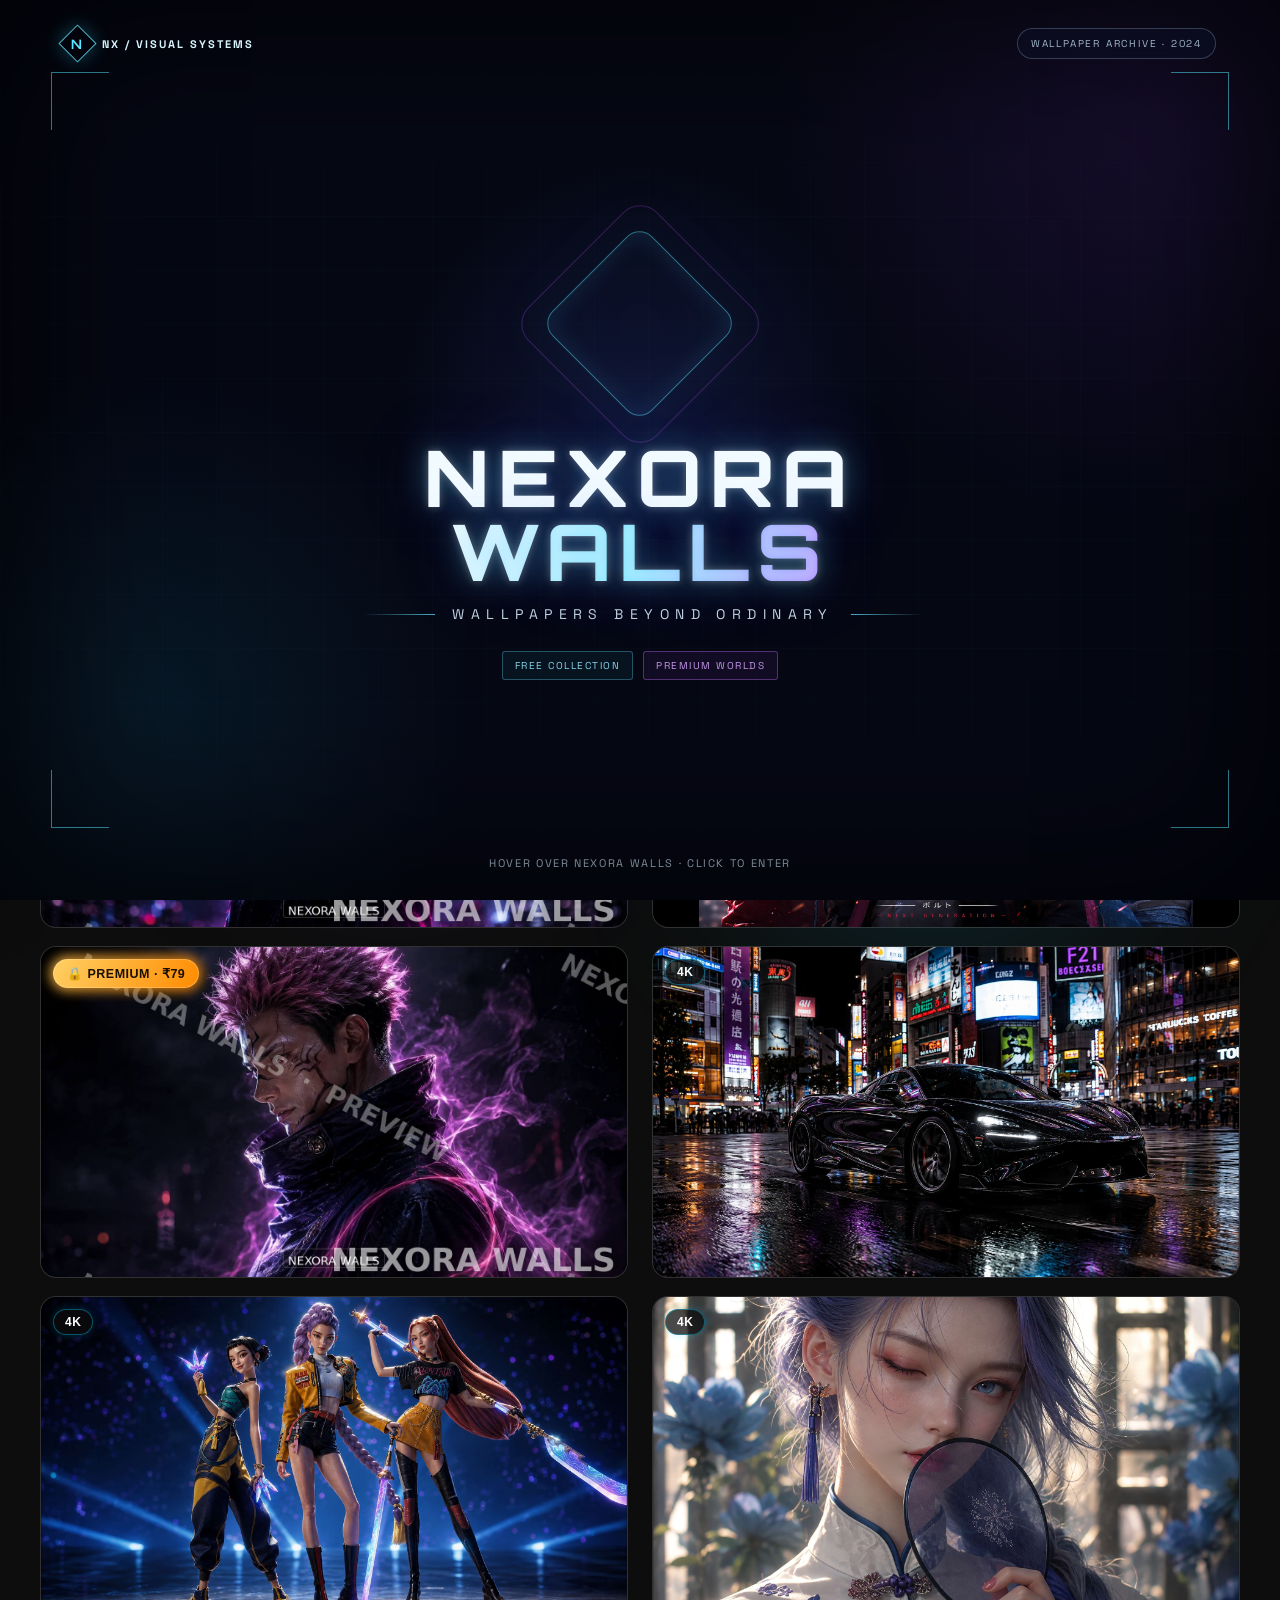
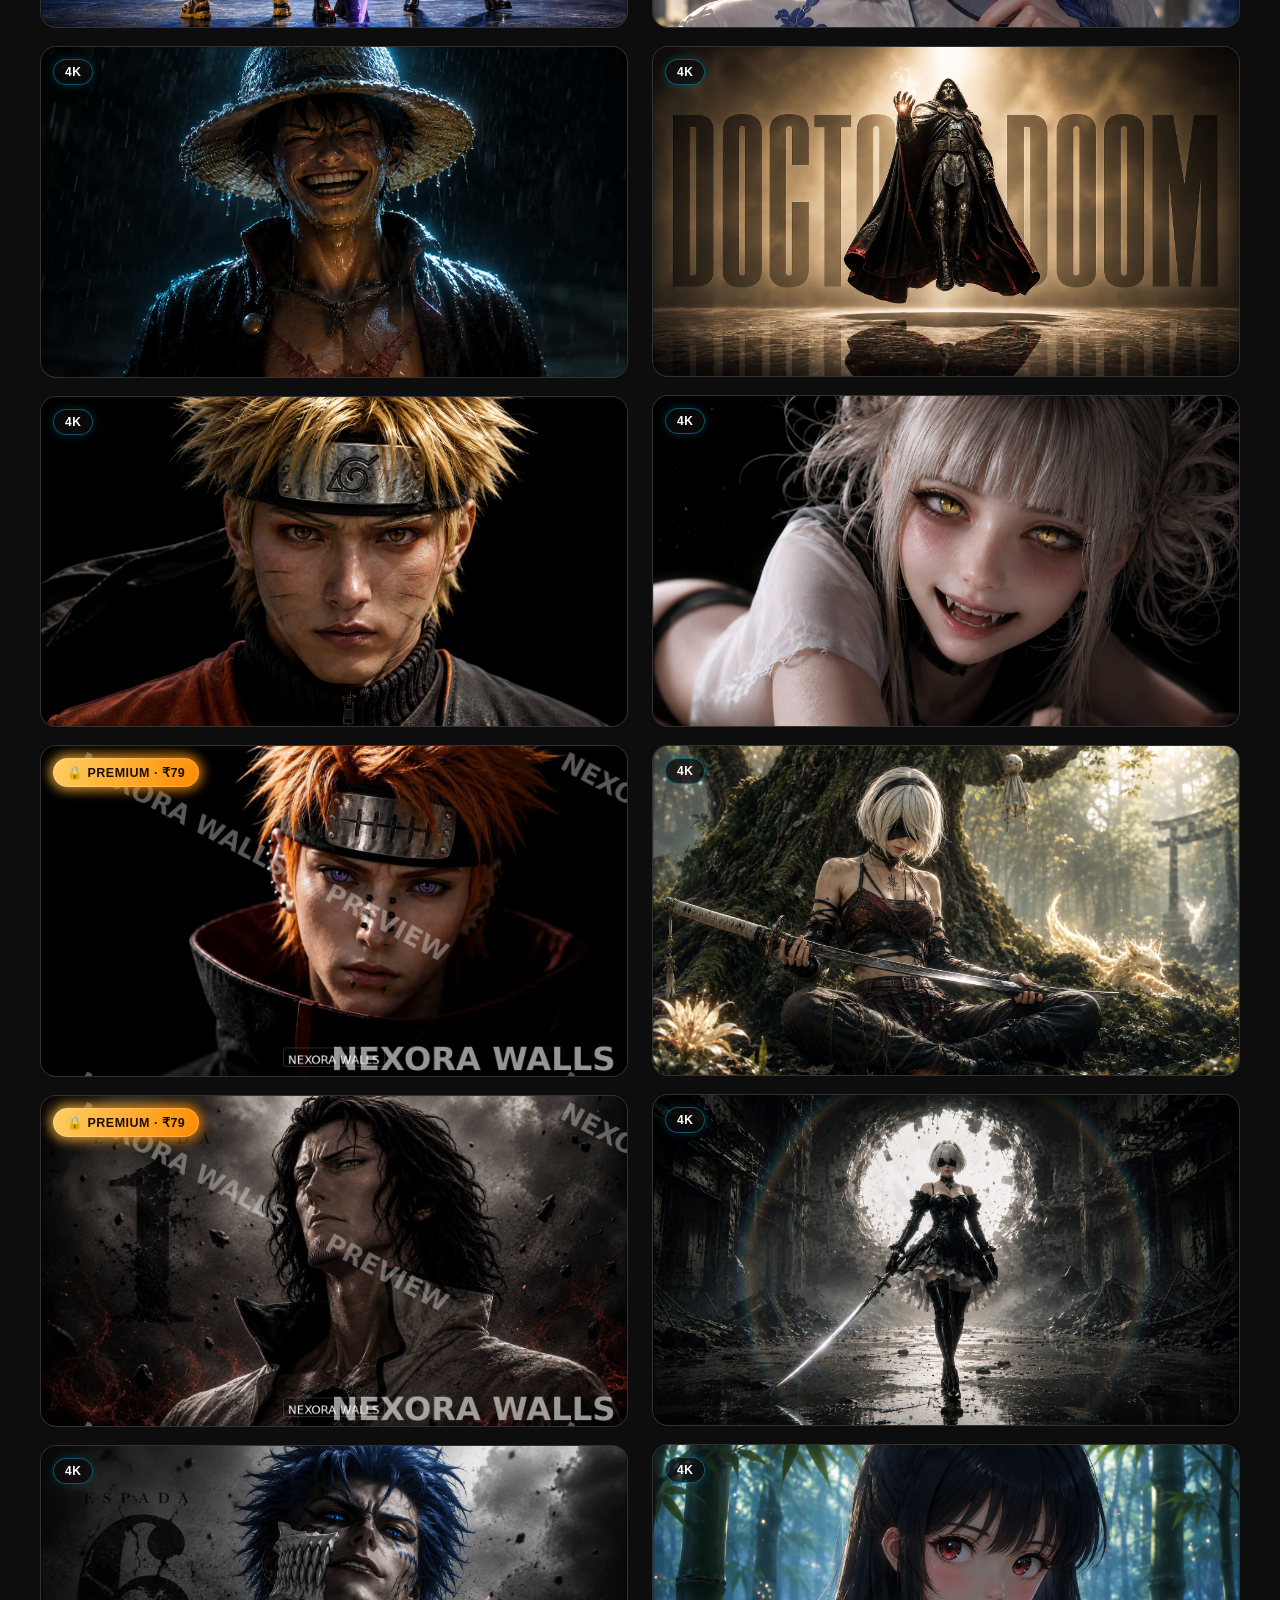
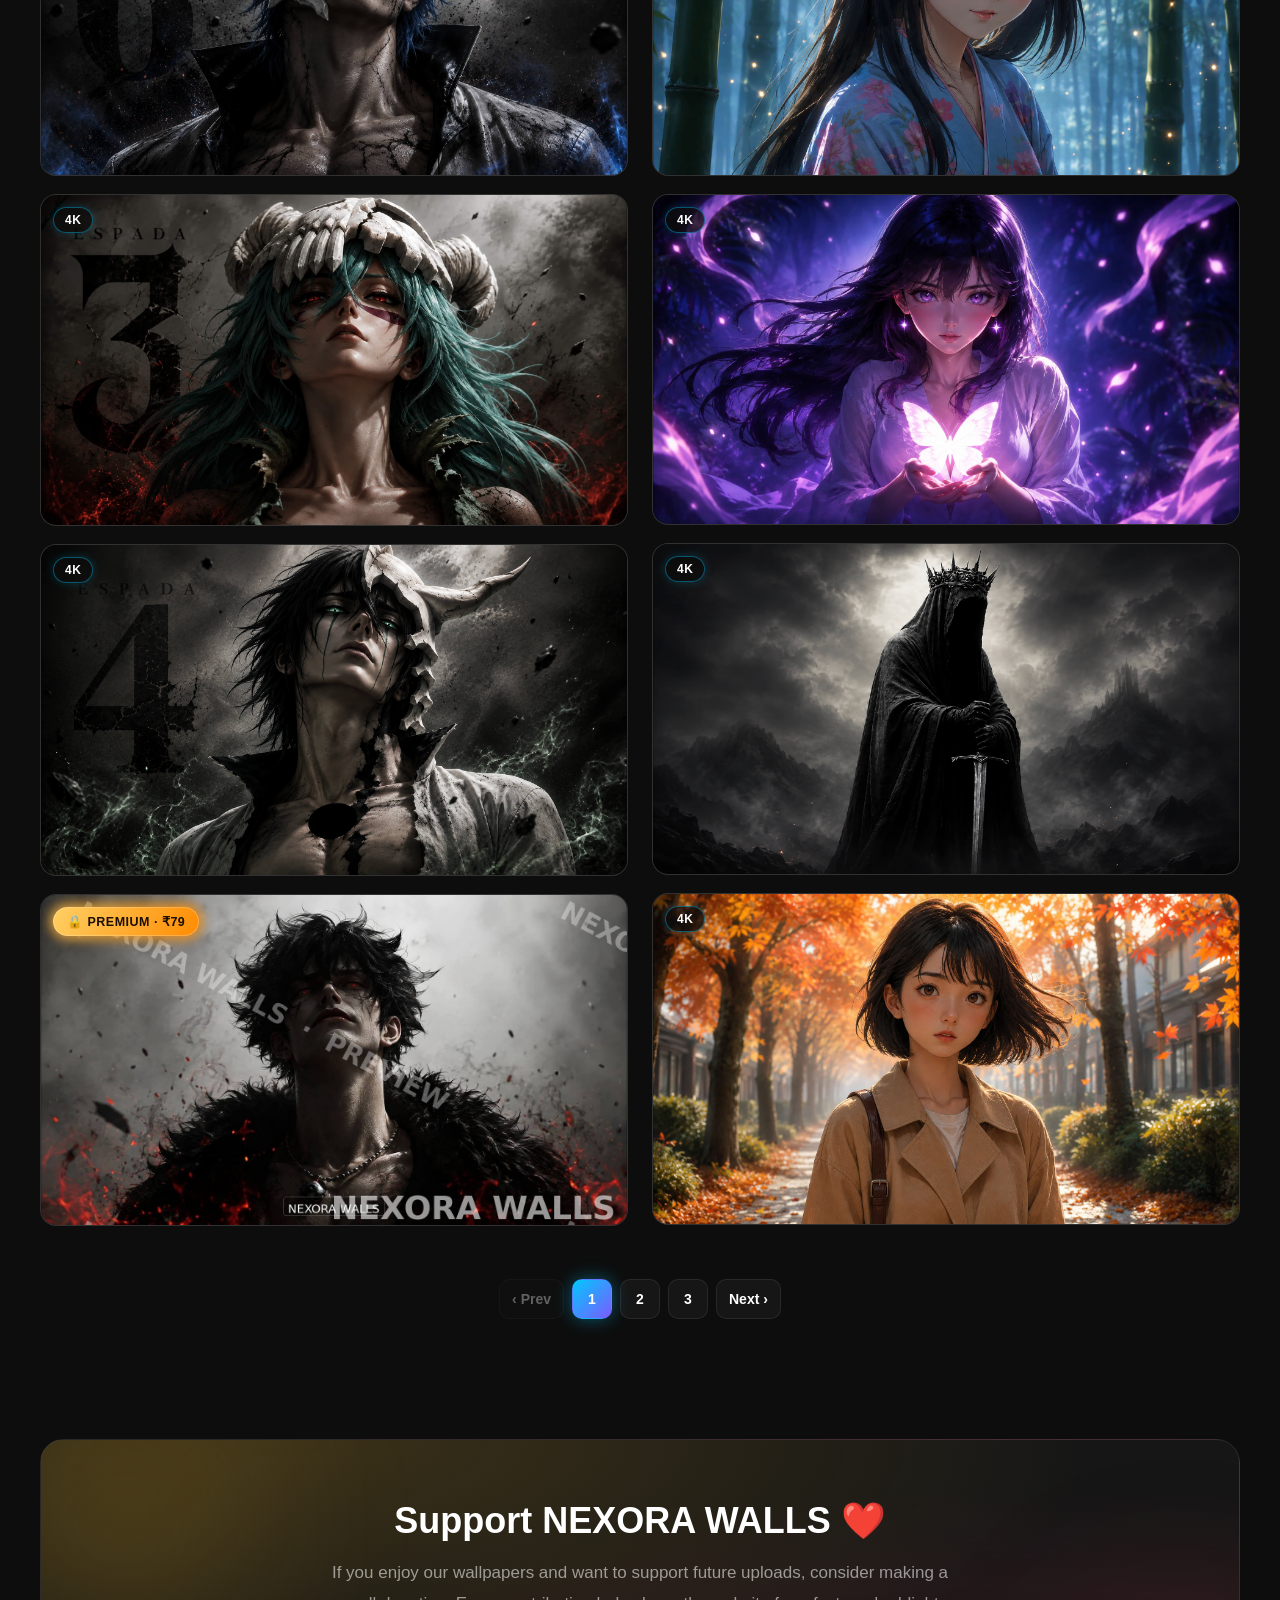
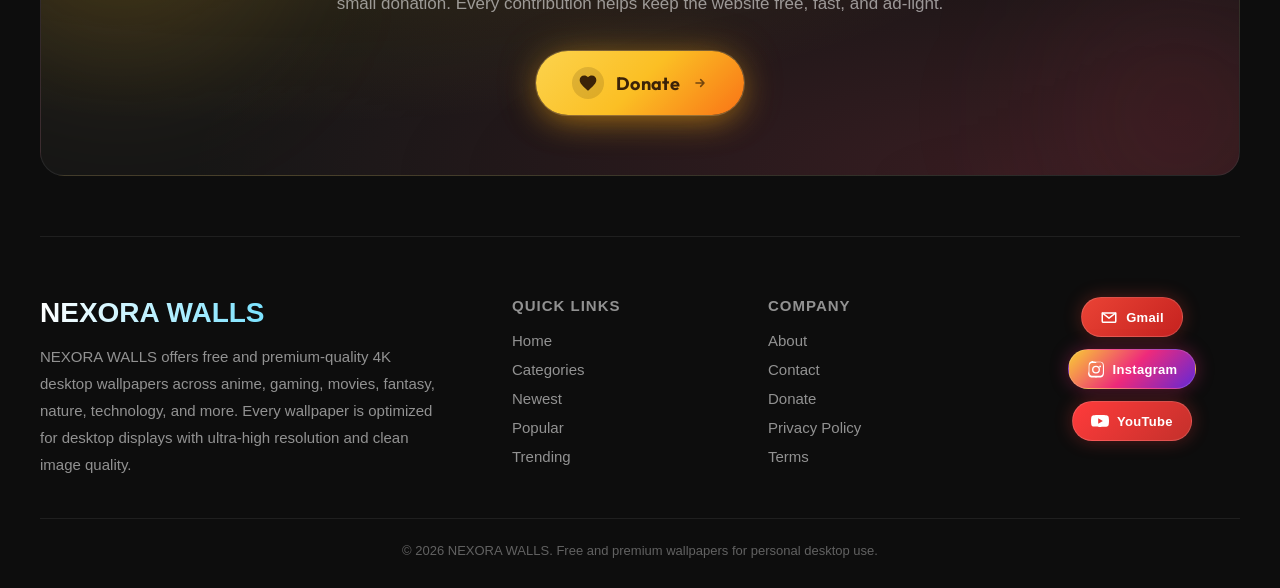
==== index.html @ f5be4d2a "Add files via upload" ====
<!DOCTYPE html>
<html lang="en">
<head>
<meta charset="UTF-8">
<meta name="viewport" content="width=device-width, initial-scale=1.0">
<title>NEXORA WALLS — Free Premium 4K Desktop Wallpapers</title>
<link rel="stylesheet" href="style.css">
<link rel="preconnect" href="https://fonts.googleapis.com">
<link rel="preconnect" href="https://fonts.gstatic.com" crossorigin>
<link href="https://fonts.googleapis.com/css2?family=Outfit:wght@400;500;600;700;800&display=swap" rel="stylesheet">
</head>
<body>

<div class="ambient-glow g1"></div>
<div class="ambient-glow g2"></div>
<div class="ambient-glow g3"></div>
<div class="ambient-glow g4"></div>

<!-- ============ LANDING PAGE ============ -->
<div id="landing" aria-label="NEXORA WALLS entrance">
  <iframe id="nexoraEntrance" src="entrance/index.html" title="NEXORA WALLS 3D entrance" loading="eager"></iframe>
</div>

<!-- ============ MAIN SITE ============ -->
<div id="site">
  <header id="topbar">
    <div class="topbar-inner">
      <div class="brand">
        <div class="brand-name">NEXORA WALLS</div>
        <div class="brand-sub">FREE & PREMIUM QUALITY 4K DESKTOP WALLPAPERS</div>
      </div>
      <div class="topbar-right">
        <div class="search-wrap">
          <label class="visually-hidden-label" for="searchInput">Search wallpapers</label>
          <input id="searchInput" type="text" placeholder="Search anime, games, movies…">
          <span class="icon">🔍</span>
        </div>
        <button class="icon-btn" id="randomBtn" title="Random wallpaper">🎲</button>
        <button class="icon-btn" id="darkModeBtn" title="Toggle theme">🌙</button>
        <button class="pill-btn" data-sort="newest">Newest</button>
        <button class="pill-btn" data-sort="downloads">Popular</button>
        <button class="pill-btn" data-sort="views">Trending</button>
      </div>
    </div>
  </header>

  <button id="sidebarToggle" aria-label="Toggle categories">☰ CATEGORIES</button>
  <div id="sidebarBackdrop"></div>

  <div class="layout">
    <aside id="sidebar"></aside>

    <main id="content">
      <div class="section-title" id="sectionTitle">Featured Wallpapers</div>
      <div class="section-sub" id="sectionSub">Curated 4K wallpapers, refreshed daily.</div>

      <div class="filters-row">
        <select id="resFilter">
          <option value="">All Resolutions</option>
          <option value="8K">8K</option>
          <option value="4K">4K</option>
          <option value="1440p">1440p</option>
          <option value="1080p">1080p</option>
        </select>
        <select id="orientFilter">
          <option value="">All Orientations</option>
          <option value="landscape">Landscape</option>
          <option value="portrait">Portrait</option>
          <option value="square">Square</option>
        </select>
        <select id="sortFilter">
          <option value="newest">Newest</option>
          <option value="downloads">Most Downloaded</option>
          <option value="views">Most Viewed</option>
          <option value="az">Alphabetical</option>
        </select>
      </div>

      <div class="grid" id="grid"></div>
      <div class="empty-state" id="emptyState" style="display:none;">
        <div class="big">🖼️</div>
        <div>No wallpapers match your search. Try another keyword or category.</div>
      </div>
      <div class="pagination" id="pagination"></div>
    </main>
  </div>

  <!-- DONATION -->
  <div class="donate-section">
    <div class="donate-card">
      <div class="donate-title">Support NEXORA WALLS ❤️</div>
      <div class="donate-desc">If you enjoy our wallpapers and want to support future uploads, consider making a small donation. Every contribution helps keep the website free, fast, and ad-light.</div>
      <div class="nxd-float-wrap">
        <button id="donateBtn" type="button" class="nxd-donate-btn nxd-group">
          <span class="nxd-icon-badge">
            <svg class="nxd-heart" viewBox="0 0 24 24" fill="currentColor" aria-hidden="true">
              <path d="M12 21.35l-1.45-1.32C5.4 15.36 2 12.28 2 8.5 2 5.42 4.42 3 7.5 3c1.74 0 3.41.81 4.5 2.09C13.09 3.81 14.76 3 16.5 3 19.58 3 22 5.42 22 8.5c0 3.78-3.4 6.86-8.55 11.54L12 21.35z"/>
            </svg>
          </span>
          <span class="nxd-btn-label">Donate</span>
          <svg class="nxd-arrow" fill="none" viewBox="0 0 24 24" stroke="currentColor" stroke-width="2.4">
            <path stroke-linecap="round" stroke-linejoin="round" d="M13 7l5 5m0 0l-5 5m5-5H6"/>
          </svg>
        </button>
      </div>
    </div>
  </div>

  <footer>
    <div class="footer-grid">
      <div>
        <div class="footer-logo">NEXORA WALLS</div>
        <p class="footer-about">NEXORA WALLS offers free and premium-quality 4K desktop wallpapers across anime, gaming, movies, fantasy, nature, technology, and more. Every wallpaper is optimized for desktop displays with ultra-high resolution and clean image quality.</p>
      </div>
      <div>
        <div class="footer-heading">Quick Links</div>
        <div class="footer-links">
          <a href="#">Home</a><a href="#">Categories</a><a href="#">Newest</a><a href="#">Popular</a><a href="#">Trending</a>
        </div>
      </div>
      <div>
        <div class="footer-heading">Company</div>
        <div class="footer-links">
          <a href="#">About</a><a href="#">Contact</a><a href="#" id="footerDonate">Donate</a><a href="#">Privacy Policy</a><a href="#">Terms</a>
        </div>
      </div>
      <div class="cf-block">
        <div class="cf-social-row">
          <a href="mailto:imdeepmehra7@gmail.com" class="cf-social-btn cf-social-mail">
            <svg class="cf-social-icon" viewBox="0 0 24 24" fill="none" stroke="currentColor" stroke-width="2" aria-hidden="true"><path stroke-linecap="round" stroke-linejoin="round" d="M3 6.5h18v11a1.5 1.5 0 0 1-1.5 1.5h-15A1.5 1.5 0 0 1 3 17.5v-11Z"/><path stroke-linecap="round" stroke-linejoin="round" d="m3.5 7 8.5 6.5L20.5 7"/></svg>
            <span>Gmail</span>
          </a>
          <a href="https://www.instagram.com/nexorawalls" target="_blank" rel="noopener" class="cf-social-btn cf-social-insta">
            <svg class="cf-social-icon" viewBox="0 0 24 24" fill="currentColor" aria-hidden="true"><path d="M12 2.2c3.2 0 3.6 0 4.85.07 1.17.05 1.97.24 2.43.4a4.9 4.9 0 0 1 1.77 1.15 4.9 4.9 0 0 1 1.15 1.77c.16.46.35 1.26.4 2.43.07 1.25.07 1.65.07 4.85s0 3.6-.07 4.85c-.05 1.17-.24 1.97-.4 2.43a4.9 4.9 0 0 1-1.15 1.77 4.9 4.9 0 0 1-1.77 1.15c-.46.16-1.26.35-2.43.4-1.25.07-1.65.07-4.85.07s-3.6 0-4.85-.07c-1.17-.05-1.97-.24-2.43-.4a4.9 4.9 0 0 1-1.77-1.15 4.9 4.9 0 0 1-1.15-1.77c-.16-.46-.35-1.26-.4-2.43C2.2 15.6 2.2 15.2 2.2 12s0-3.6.07-4.85c.05-1.17.24-1.97.4-2.43A4.9 4.9 0 0 1 3.82 3c.5-.5 1.06-.9 1.77-1.15.46-.16 1.26-.35 2.43-.4C8.4 2.2 8.8 2.2 12 2.2Zm0 1.8c-3.14 0-3.5 0-4.74.07-.95.04-1.47.2-1.81.33-.46.18-.78.4-1.13.74-.34.35-.56.67-.74 1.13-.13.34-.29.86-.33 1.81C3.2 8.32 3.2 8.68 3.2 11.82v.36c0 3.14 0 3.5.07 4.74.04.95.2 1.47.33 1.81.18.46.4.78.74 1.13.35.34.67.56 1.13.74.34.13.86.29 1.81.33 1.24.07 1.6.07 4.74.07h.36c3.14 0 3.5 0 4.74-.07.95-.04 1.47-.2 1.81-.33.46-.18.78-.4 1.13-.74.34-.35.56-.67.74-1.13.13-.34.29-.86.33-1.81.07-1.24.07-1.6.07-4.74v-.36c0-3.14 0-3.5-.07-4.74-.04-.95-.2-1.47-.33-1.81a3.09 3.09 0 0 0-.74-1.13 3.09 3.09 0 0 0-1.13-.74c-.34-.13-.86-.29-1.81-.33C15.68 3.2 15.32 3.2 12.18 3.2H12Zm0 3.5a5.3 5.3 0 1 1 0 10.6 5.3 5.3 0 0 1 0-10.6Zm0 1.8a3.5 3.5 0 1 0 0 7 3.5 3.5 0 0 0 0-7Zm5.5-2a1.24 1.24 0 1 1 0 2.48 1.24 1.24 0 0 1 0-2.48Z"/></svg>
            <span>Instagram</span>
          </a>
          <!-- TODO: replace href="#" with your YouTube channel URL once it's live -->
          <a href="#" target="_blank" rel="noopener" id="youtubeLink" class="cf-social-btn cf-social-yt">
            <svg class="cf-social-icon" viewBox="0 0 24 24" fill="currentColor" aria-hidden="true"><path d="M23.5 6.75a3.02 3.02 0 0 0-2.12-2.14C19.5 4.1 12 4.1 12 4.1s-7.5 0-9.38.51A3.02 3.02 0 0 0 .5 6.75 31.6 31.6 0 0 0 0 12a31.6 31.6 0 0 0 .5 5.25 3.02 3.02 0 0 0 2.12 2.14C4.5 19.9 12 19.9 12 19.9s7.5 0 9.38-.51a3.02 3.02 0 0 0 2.12-2.14A31.6 31.6 0 0 0 24 12a31.6 31.6 0 0 0-.5-5.25ZM9.6 15.6V8.4L15.8 12l-6.2 3.6Z"/></svg>
            <span>YouTube</span>
          </a>
        </div>
      </div>
    </div>
    <div class="footer-bottom">© 2026 NEXORA WALLS. Free and premium wallpapers for personal desktop use.</div>
  </footer>
</div>

<button id="scrollTop" title="Scroll to top">↑</button>

<!-- DETAIL MODAL -->
<div class="modal-backdrop" id="detailBackdrop">
  <div class="detail-modal" id="detailModal"></div>
</div>

<!-- FULLSCREEN PREVIEW -->
<div id="fullscreenPreview">
  <button class="fs-btn" id="fsClose">✕</button>
  <button class="fs-btn" id="fsPrev">‹</button>
  <button class="fs-btn" id="fsNext">›</button>
  <div class="fs-image-wrap"><img id="fsImage" src="" alt="Fullscreen wallpaper preview"><span class="preview-watermark" id="fsWatermark">NEXORA WALLS</span></div>
  <div class="fs-hint">Arrow keys to navigate · Scroll or double-click to zoom · Esc to exit</div>
</div>

<!-- DOWNLOAD TOAST -->
<div id="toast">✅ Thank you for downloading!</div>

<!-- DONATE POPUP -->
<div id="donatePopup" class="nxd-modal-root">
  <div id="donateBackdrop" class="nxd-modal-backdrop"></div>
  <div class="nxd-modal-wrap">
    <div id="donateModalCard" role="dialog" aria-modal="true" aria-labelledby="donateTitle" class="nxd-modal-card">
      <div class="nxd-drag-handle-wrap"><div class="nxd-drag-handle"></div></div>
      <div class="nxd-modal-head">
        <div>
          <p class="nxd-eyebrow">Thank you</p>
          <h3 id="donateTitle" class="nxd-modal-title">Send a little love</h3>
          <p class="nxd-modal-sub">UPI or PayPal — whichever is easier.</p>
        </div>
        <button id="closeDonate" type="button" class="nxd-close-btn" aria-label="Close">
          <svg viewBox="0 0 24 24" fill="none" stroke="currentColor" stroke-width="2.2">
            <path stroke-linecap="round" stroke-linejoin="round" d="M6 18L18 6M6 6l12 12"/>
          </svg>
        </button>
      </div>

      <div class="nxd-qr-wrap">
        <div class="nxd-qr-frame">
          <img
            alt="UPI payment QR code"
            width="200" height="200"
            src="https://api.qrserver.com/v1/create-qr-code/?size=220x220&margin=8&color=1c1408&bgcolor=fffaf0&data=upi%3A%2F%2Fpay%3Fpa%3Dquincydarth07%40upi%26pn%3DQuincy%20Darth%26cu%3DINR"
          >
        </div>
        <p class="nxd-qr-caption">Scan with any UPI app</p>
      </div>

      <div class="nxd-chip-stack">
        <div class="nxd-chip">
          <div class="nxd-chip-icon nxd-chip-icon-upi">
            <svg viewBox="0 0 24 24" fill="currentColor">
              <path d="M12 2C6.48 2 2 6.48 2 12s4.48 10 10 10 10-4.48 10-10S17.52 2 12 2zm1.41 16.09V20h-2.67v-1.93c-1.71-.36-3.16-1.46-3.27-3.4h1.96c.1 1.05.82 1.87 2.65 1.87 1.96 0 2.4-.98 2.4-1.59 0-.83-.44-1.61-2.67-2.14-2.48-.6-4.18-1.62-4.18-3.67 0-1.72 1.39-2.84 3.11-3.21V4h2.67v1.95c1.86.45 2.79 1.86 2.85 3.39H14.3c-.05-1.11-.64-1.87-2.22-1.87-1.5 0-2.4.68-2.4 1.64 0 .84.65 1.39 2.67 1.91s4.18 1.39 4.18 3.91c-.01 1.83-1.38 2.83-3.12 3.16z"/>
            </svg>
          </div>
          <div class="nxd-chip-body">
            <p class="nxd-chip-label">UPI ID</p>
            <p class="nxd-chip-value">quincydarth07@upi</p>
          </div>
          <button id="copyUpi" type="button" class="nxd-copy-btn">
            <svg id="copyIcon" viewBox="0 0 24 24" fill="none" stroke="currentColor" stroke-width="2.2">
              <rect x="9" y="9" width="13" height="13" rx="2"></rect>
              <path d="M5 15H4a2 2 0 01-2-2V4a2 2 0 012-2h9a2 2 0 012 2v1"></path>
            </svg>
            <span id="copyLabel">Copy</span>
          </button>
        </div>

        <a
          href="https://www.paypal.com/donate/?business=quincydarth%40gmail.com&no_recurring=0&currency_code=USD"
          target="_blank" rel="noopener noreferrer"
          class="nxd-chip nxd-chip-link nxd-group"
        >
          <div class="nxd-chip-icon nxd-chip-icon-pp">
            <svg viewBox="0 0 24 24" fill="none" aria-hidden="true">
              <path d="M7.6 20.2h1.76l.52-3.28h1.7c3.62 0 5.72-1.76 6.26-5.18.07-.42.1-.8.1-1.14 0-.08 0-.16-.01-.23.62-.42 1.02-1.08 1.02-1.87 0-2.18-1.76-3.5-4.76-3.5H8.14L6.2 20.2h1.4zm3.02-11.56h1.38c1.54 0 2.5.58 2.5 1.72 0 1.3-1.02 2.04-2.66 2.04h-1.5l.28-3.76zm8.76 2.08c-.54 3.42-2.96 5.5-6.86 5.5H10.7l-.7 4.38H8.22L10.4 6h5.12c2.28 0 3.86.86 4.26 2.72.22.98.16 1.86-.4 2z" fill="#fff"/>
              <path d="M18.1 8.64c.22.98.16 1.86-.4 2.72-.54 3.18-2.78 5.1-6.42 5.1h-1.7L8.9 20.2H7.14L9.32 6h5.12c1.82 0 3.16.56 3.66 2.64z" fill="#139AD6"/>
            </svg>
          </div>
          <div class="nxd-chip-body">
            <p class="nxd-chip-label">PayPal</p>
            <p class="nxd-chip-value">quincydarth@gmail.com</p>
          </div>
          <span class="nxd-chip-arrow">
            <svg viewBox="0 0 24 24" fill="none" stroke="currentColor" stroke-width="2">
              <path stroke-linecap="round" stroke-linejoin="round" d="M10 6H6a2 2 0 00-2 2v10a2 2 0 002 2h10a2 2 0 002-2v-4M14 4h6m0 0v6m0-6L10 14"/>
            </svg>
          </span>
        </a>
      </div>
    </div>
  </div>
</div>

<div id="copyToast" class="nxd-toast-root">
  <div class="nxd-toast">
    <svg viewBox="0 0 24 24" fill="none" stroke="currentColor" stroke-width="2.6">
      <path stroke-linecap="round" stroke-linejoin="round" d="M5 13l4 4L19 7"/>
    </svg>
    UPI ID copied
  </div>
</div>

<script src="https://cdn.jsdelivr.net/npm/canvas-confetti@1.9.3/dist/confetti.browser.min.js"></script>
<script src="script.js"></script>
</body>
</html>
---- style.css ----
:root{
    --bg:#0d0d0d;
    --bg-alt:#141416;
    --panel: rgba(255,255,255,0.04);
    --panel-border: rgba(255,255,255,0.08);
    --blue:#00c8ff;
    --purple:#7b5cff;
    --text:#ffffff;
    --text-dim: rgba(255,255,255,0.55);
    --text-dimmer: rgba(255,255,255,0.35);
    --radius: 16px;
    --grad: linear-gradient(135deg,var(--blue),var(--purple));
  }
  *{box-sizing:border-box; margin:0; padding:0;}
  html{scroll-behavior:smooth;}
  body{
    background:
      radial-gradient(ellipse 900px 600px at 15% 0%, rgba(0,200,255,0.07), transparent 60%),
      radial-gradient(ellipse 900px 700px at 85% 25%, rgba(123,92,255,0.07), transparent 60%),
      radial-gradient(ellipse 800px 600px at 25% 85%, rgba(123,92,255,0.05), transparent 60%),
      radial-gradient(ellipse 800px 600px at 90% 95%, rgba(0,200,255,0.05), transparent 60%),
      var(--bg);
    background-attachment: fixed;
    color:var(--text);
    font-family:'Segoe UI', 'Inter', -apple-system, BlinkMacSystemFont, Arial, sans-serif;
    overflow-x:hidden;
  }
  body::before{
    content:'';
    position:fixed;
    inset:0;
    z-index:-1;
    pointer-events:none;
    opacity:0.035;
    background-image:url("data:image/svg+xml;utf8,<svg xmlns='http://www.w3.org/2000/svg' width='120' height='120'><filter id='n'><feTurbulence type='fractalNoise' baseFrequency='0.9' numOctaves='2' stitchTiles='stitch'/></filter><rect width='100%25' height='100%25' filter='url(%23n)'/></svg>");
  }
  .ambient-glow{
    position:fixed; z-index:-1; border-radius:50%; pointer-events:none;
    filter:blur(90px); animation: ambientPulse 8s ease-in-out infinite;
  }
  .ambient-glow.g1{ top:-5%; left:5%; width:420px; height:420px; background:rgba(0,200,255,0.14); animation-delay:0s; }
  .ambient-glow.g2{ top:20%; right:0%; width:460px; height:460px; background:rgba(123,92,255,0.14); animation-delay:2.5s; }
  .ambient-glow.g3{ bottom:5%; left:15%; width:400px; height:400px; background:rgba(123,92,255,0.10); animation-delay:5s; }
  .ambient-glow.g4{ bottom:-8%; right:10%; width:440px; height:440px; background:rgba(0,200,255,0.11); animation-delay:1.5s; }
  @keyframes ambientPulse{
    0%,100%{ transform:scale(1); opacity:0.7; }
    50%{ transform:scale(1.25); opacity:1; }
  }
  @media (prefers-reduced-motion: reduce){ .ambient-glow{ animation:none; } }
  ::selection{background:var(--blue); color:#000;}
  ::-webkit-scrollbar{width:10px;}
  ::-webkit-scrollbar-track{background:var(--bg);}
  ::-webkit-scrollbar-thumb{background:linear-gradient(var(--blue),var(--purple)); border-radius:10px;}
  a{color:inherit; text-decoration:none;}
  button{font-family:inherit; cursor:pointer;}

  /* ============ LANDING PAGE ============ */
  #nexoraEntrance{
    width:100%; height:100%; border:none; display:block;
  }
  #landing{
    position:fixed; inset:0; z-index:999;
    display:flex; align-items:center; justify-content:center;
    flex-direction:column;
    background: radial-gradient(ellipse at 30% 20%, rgba(123,92,255,0.20), transparent 55%),
                radial-gradient(ellipse at 70% 80%, rgba(0,200,255,0.18), transparent 55%),
                #060608;
    overflow:hidden;
    transition: opacity 1.2s ease, visibility 1.2s;
  }
  #landing.hide{ opacity:0; visibility:hidden; pointer-events:none; }
  .particle{
    position:absolute; border-radius:50%;
    background: radial-gradient(circle, rgba(0,200,255,0.9), rgba(0,200,255,0) 70%);
    filter:blur(1px);
    animation: floatUp linear infinite;
    opacity:0.7;
  }
  .particle:nth-child(3n){ background: radial-gradient(circle, rgba(123,92,255,0.9), rgba(123,92,255,0) 70%); }
  @keyframes floatUp{
    0%{ transform:translateY(10vh) translateX(0); opacity:0; }
    10%{ opacity:0.8; }
    90%{ opacity:0.6; }
    100%{ transform:translateY(-110vh) translateX(30px); opacity:0; }
  }
  .landing-inner{ position:relative; z-index:2; text-align:center; padding:20px; }
  .landing-logo{
    font-size:clamp(56px,12vw,160px);
    font-weight:800;
    letter-spacing:8px;
    background:linear-gradient(90deg,#fff,var(--blue) 45%,var(--purple) 90%);
    -webkit-background-clip:text; background-clip:text; color:transparent;
    filter: blur(14px);
    opacity:0;
    animation: sharpen 1.6s ease forwards 0.2s;
  }
  @keyframes sharpen{
    to{ filter:blur(0); opacity:1; }
  }
  .landing-tag{
    margin-top:18px; font-size:clamp(14px,2vw,20px); color:var(--text-dim);
    letter-spacing:2px; text-transform:uppercase;
    opacity:0; animation: fadeUp 1s ease forwards 1s;
  }
  .landing-sub{
    margin-top:10px; font-size:15px; color:var(--text-dimmer);
    opacity:0; animation: fadeUp 1s ease forwards 1.3s;
  }
  @keyframes fadeUp{
    from{ opacity:0; transform:translateY(14px); }
    to{ opacity:1; transform:translateY(0); }
  }
  #enterBtn{
    margin-top:52px;
    width:180px; height:180px; border-radius:50%;
    border:1px solid rgba(0,200,255,0.4);
    background: radial-gradient(circle at 35% 30%, rgba(0,200,255,0.25), rgba(123,92,255,0.12) 60%, transparent 75%);
    color:#fff; font-size:16px; letter-spacing:4px; font-weight:700;
    display:flex; align-items:center; justify-content:center;
    position:relative;
    opacity:0; animation: fadeUp 1s ease forwards 1.7s;
    transition: transform .4s ease, box-shadow .4s ease;
    box-shadow: 0 0 40px rgba(0,200,255,0.15);
  }
  #enterBtn:hover{
    transform:scale(1.08);
    box-shadow: 0 0 80px rgba(0,200,255,0.45), 0 0 120px rgba(123,92,255,0.3);
  }
  #enterBtn .ripple{
    position:absolute; inset:-2px; border-radius:50%;
    border:1px solid rgba(0,200,255,0.5);
    animation: ripple 2.4s ease-out infinite;
  }
  #enterBtn .ripple:nth-child(2){ animation-delay:0.8s; }
  #enterBtn .ripple:nth-child(3){ animation-delay:1.6s; }
  @keyframes ripple{
    0%{ transform:scale(1); opacity:0.6; }
    100%{ transform:scale(1.6); opacity:0; }
  }

  /* ============ MAIN SITE ============ */
  #site{ max-width:1920px; margin:0 auto; padding:0 40px; }
  header#topbar{
    position:sticky; top:0; z-index:200;
    background:rgba(13,13,13,0.65);
    backdrop-filter: blur(18px);
    -webkit-backdrop-filter: blur(18px);
    border-bottom:1px solid var(--panel-border);
  }
  .topbar-inner{
    max-width:1920px; margin:0 auto; padding:16px 40px;
    display:flex; align-items:center; justify-content:space-between; gap:24px; flex-wrap:wrap;
  }
  .brand{ display:flex; flex-direction:column; }
  .brand-name{
    font-size:34px; font-weight:800; letter-spacing:3px;
    background-image:linear-gradient(90deg,#fff,var(--blue),var(--purple),var(--blue),#fff);
    background-size:250% auto;
    -webkit-background-clip:text; background-clip:text; color:transparent;
    animation: brandShimmer 6s linear infinite;
  }
  @keyframes brandShimmer{
    0%{ background-position:0% 50%; } 100%{ background-position:250% 50%; }
  }
  .brand-sub{ font-size:12px; color:var(--text-dimmer); letter-spacing:1px; margin-top:3px;}
  .topbar-right{ display:flex; align-items:center; gap:14px; flex-wrap:wrap; }
  .search-wrap{ position:relative; }
  .search-wrap input{
    width:260px; padding:10px 40px 10px 16px; border-radius:999px;
    background:var(--panel); border:1px solid var(--panel-border); color:#fff; font-size:14px;
    outline:none; transition:border .3s, box-shadow .3s;
  }
  .search-wrap input:focus{ border-color:var(--blue); box-shadow:0 0 0 3px rgba(0,200,255,0.15); }
  .search-wrap .icon{ position:absolute; right:14px; top:50%; transform:translateY(-50%); opacity:0.6; font-size:14px; }
  .icon-btn{
    width:38px; height:38px; border-radius:50%; border:1px solid var(--panel-border);
    background:var(--panel); display:flex; align-items:center; justify-content:center;
    font-size:16px; transition:all .25s;
  }
  .icon-btn:hover{ border-color:var(--blue); box-shadow:0 0 14px rgba(0,200,255,0.35); transform:translateY(-2px); }
  .pill-btn{
    padding:9px 16px; border-radius:999px; border:1px solid var(--panel-border);
    background:var(--panel); color:#fff; font-size:13px; font-weight:600; transition:all .25s;
    white-space:nowrap;
  }
  .pill-btn:hover, .pill-btn.active{ border-color:transparent; background:var(--grad); box-shadow:0 0 18px rgba(0,200,255,0.4); }

  .layout{ padding:26px 0 60px; }

  /* SIDEBAR TOGGLE TAB */
  #sidebarToggle{
    position:fixed; left:0; top:50%; transform:translateY(-50%);
    z-index:250; background:var(--grad); border:none; color:#fff;
    padding:18px 10px; border-radius:0 14px 14px 0; writing-mode:vertical-rl;
    font-size:12px; font-weight:800; letter-spacing:2px; cursor:pointer;
    box-shadow:0 0 24px rgba(0,200,255,0.4); transition: left .4s ease, box-shadow .3s;
  }
  #sidebarToggle:hover{ box-shadow:0 0 34px rgba(0,200,255,0.65); }
  #sidebarToggle.shifted{ left:260px; }

  #sidebarBackdrop{
    position:fixed; inset:0; z-index:240; background:rgba(4,4,6,0.6); backdrop-filter:blur(4px);
    opacity:0; pointer-events:none; transition:opacity .35s ease;
  }
  #sidebarBackdrop.show{ opacity:1; pointer-events:auto; }

  /* SIDEBAR (off-canvas) */
  aside#sidebar{
    position:fixed; top:0; left:-280px; width:260px; height:100vh; z-index:260;
    background:var(--bg-alt); border-right:1px solid var(--panel-border);
    padding:100px 14px 20px; overflow-y:auto;
    transition:left .4s ease; box-shadow:14px 0 50px rgba(0,0,0,0.5);
  }
  aside#sidebar.open{ left:0; }
  aside#sidebar::-webkit-scrollbar{ width:6px; }
  .cat-item{
    display:flex; align-items:center; gap:10px; padding:10px 12px; border-radius:10px;
    font-size:14px; color:var(--text-dim); cursor:pointer; transition:all .2s; margin-bottom:2px;
  }
  .cat-item:hover{ background:rgba(255,255,255,0.06); color:#fff; transform:translateX(3px); }
  .cat-item.active{ background:linear-gradient(90deg, rgba(0,200,255,0.18), rgba(123,92,255,0.1)); color:#fff; border-left:2px solid var(--blue); }
  .cat-emoji{ width:20px; text-align:center; }
  .sidebar-divider{ height:1px; background:var(--panel-border); margin:12px 0; }

  /* MAIN CONTENT */
  main#content{ flex:1; min-width:0; }
  .filters-row{ display:flex; gap:10px; flex-wrap:wrap; margin-bottom:22px; align-items:center; }
  .filters-row select{
    background:var(--panel); border:1px solid var(--panel-border); color:#fff; padding:9px 12px;
    border-radius:10px; font-size:13px; outline:none;
  }
  .section-title{
    font-size:26px; font-weight:800; margin-bottom:6px; position:relative; padding-left:16px;
    text-shadow:0 0 24px rgba(0,200,255,0.25);
  }
  .section-title::before{
    content:''; position:absolute; left:0; top:4px; bottom:4px; width:5px; border-radius:4px;
    background:var(--grad); box-shadow:0 0 12px rgba(0,200,255,0.6);
  }
  .section-sub{ font-size:14px; color:var(--text-dim); margin-bottom:20px; padding-left:16px; }

  .grid{
    column-width:420px; column-gap:24px;
  }
  @media(max-width:900px){ .grid{ column-width:320px; } }
  @media(max-width:640px){ .grid{ column-width:100%; } .search-wrap input{ width:150px; } aside#sidebar{ width:80vw; left:-85vw; } }

  .card{
    break-inside:avoid; margin-bottom:18px; border-radius:var(--radius);
    overflow:hidden; position:relative; background:var(--panel-border);
    border:1px solid var(--panel-border);
    cursor:pointer;
    opacity:0; transform:translateY(24px);
    animation:cardIn .6s ease forwards;
    transition: box-shadow .35s ease, border-color .35s ease;
  }
  .card:hover{ box-shadow:0 0 32px rgba(0,200,255,0.28); border-color:rgba(0,200,255,0.5); }
  .card::after{
    content:''; position:absolute; inset:0; z-index:3; pointer-events:none;
    background:linear-gradient(45deg, transparent 40%, rgba(255,255,255,0.14) 50%, transparent 60%);
    transform:translateX(-120%); transition:transform .8s ease;
  }
  .card:hover::after{ transform:translateX(120%); }
  @keyframes cardIn{ to{ opacity:1; transform:translateY(0); } }
  .card img{
    width:100%; display:block; transition:transform .6s ease, filter .6s ease;
  }
  .card:hover img{ transform:scale(1.07); }
  .card-overlay{
    position:absolute; inset:0; background:linear-gradient(to top, rgba(0,0,0,0.85) 0%, rgba(0,0,0,0.1) 45%, transparent 70%);
    opacity:0; transition:opacity .35s ease; display:flex; flex-direction:column; justify-content:flex-end; padding:14px;
  }
  .card:hover .card-overlay{ opacity:1; }
  .card-title{ font-size:17px; font-weight:800; margin-bottom:5px; text-shadow:0 2px 8px rgba(0,0,0,0.8); }
  .card-meta{ font-size:12px; color:var(--text-dim); display:flex; gap:10px; flex-wrap:wrap; }
  .card-dl{
    position:absolute; top:12px; right:12px; width:34px; height:34px; border-radius:50%;
    background:rgba(13,13,13,0.7); backdrop-filter:blur(6px); border:1px solid rgba(255,255,255,0.15);
    display:flex; align-items:center; justify-content:center; font-size:15px;
    opacity:0; transform:translateY(-6px); transition:all .3s;
  }
  .card:hover .card-dl{ opacity:1; transform:translateY(0); }
  .card-dl:hover{ background:var(--grad); box-shadow:0 0 16px rgba(0,200,255,0.5); }
  .card-res-badge{
    position:absolute; top:12px; left:12px; font-size:12px; font-weight:700; padding:5px 11px; border-radius:999px;
    background:rgba(13,13,13,0.75); border:1px solid rgba(0,200,255,0.4); letter-spacing:0.5px;
    box-shadow:0 0 10px rgba(0,200,255,0.2); z-index:2;
  }
  .card-res-badge.premium-badge{
    font-size:12.5px; font-weight:800; padding:6px 13px; color:#1a0f00;
    background-image: linear-gradient(120deg, #ffd166, #ff8a00, #ffd166);
    background-size:200% 200%;
    border:1px solid rgba(255,255,255,0.4);
    box-shadow:0 0 14px rgba(255,140,0,0.6);
    animation: premiumBadgeGlow 4s ease infinite;
  }
  .card-res-badge.premium-badge::before{
    content:''; position:absolute; inset:-4px; border-radius:inherit;
    background:inherit; filter:blur(6px); z-index:-1; opacity:0.6;
    animation: premiumBadgePulse 2.2s ease infinite;
  }
  @keyframes premiumBadgeGlow{
    0%{ background-position:0% 50%; } 50%{ background-position:100% 50%; } 100%{ background-position:0% 50%; }
  }
  @keyframes premiumBadgePulse{
    0%,100%{ opacity:0.35; transform:scale(1); }
    50%{ opacity:0.75; transform:scale(1.15); }
  }
  .skeleton{
    break-inside:avoid; margin-bottom:18px; border-radius:var(--radius); height:280px;
    background:linear-gradient(100deg, #151517 30%, #1d1d20 50%, #151517 70%);
    background-size:200% 100%; animation:shimmer 1.4s infinite;
  }
  @keyframes shimmer{ from{background-position:200% 0;} to{background-position:-200% 0;} }

  .empty-state{ text-align:center; padding:80px 20px; color:var(--text-dimmer); }
  .empty-state .big{ font-size:40px; margin-bottom:12px; }

  /* PAGINATION */
  .pagination{
    display:flex; align-items:center; justify-content:center; gap:8px;
    margin-top:36px; flex-wrap:wrap;
  }
  .page-btn{
    min-width:40px; height:40px; padding:0 12px; border-radius:10px;
    border:1px solid var(--panel-border); background:var(--panel); color:#fff;
    font-size:14px; font-weight:600; transition:all .25s; display:flex; align-items:center; justify-content:center;
  }
  .page-btn:hover:not(:disabled):not(.active){ border-color:var(--blue); box-shadow:0 0 14px rgba(0,200,255,0.3); transform:translateY(-2px); }
  .page-btn.active{ background:var(--grad); border-color:transparent; box-shadow:0 0 18px rgba(0,200,255,0.4); }
  .page-btn:disabled{ opacity:0.35; cursor:not-allowed; }
  .page-ellipsis{ color:var(--text-dimmer); padding:0 4px; font-size:14px; }

  /* SCROLL TOP */
  #scrollTop{
    position:fixed; bottom:28px; right:28px; z-index:150;
    width:48px; height:48px; border-radius:50%; border:1px solid var(--panel-border);
    background:rgba(20,20,22,0.85); backdrop-filter:blur(10px); color:#fff; font-size:18px;
    opacity:0; pointer-events:none; transition:all .3s;
    box-shadow:0 4px 20px rgba(0,0,0,0.4);
  }
  #scrollTop.show{ opacity:1; pointer-events:auto; }
  #scrollTop:hover{ box-shadow:0 0 20px rgba(0,200,255,0.5); transform:translateY(-3px); }

  /* ============ WALLPAPER DETAIL MODAL ============ */
  .modal-backdrop{
    position:fixed; inset:0; background:rgba(4,4,6,0.85); backdrop-filter:blur(10px);
    z-index:500; display:flex; align-items:flex-start; justify-content:center;
    opacity:0; pointer-events:none; transition:opacity .35s ease; padding:40px 20px; overflow-y:auto;
  }
  .modal-backdrop.show{ opacity:1; pointer-events:auto; }
  .detail-modal{
    max-width:1100px; width:100%; background:var(--bg-alt); border:1px solid var(--panel-border);
    border-radius:20px; overflow:hidden; transform:translateY(30px); transition:transform .4s ease;
    margin:auto;
  }
  .modal-backdrop.show .detail-modal{ transform:translateY(0); }
  .detail-hero{ position:relative; width:100%; max-height:60vh; overflow:hidden; }
  .detail-hero img{ width:100%; display:block; cursor:zoom-in; }
  .premium-preview .preview-watermark{ display:block; }
  .preview-watermark{ display:none; position:absolute; left:50%; top:50%; transform:translate(-50%,-50%) rotate(-8deg); z-index:5; pointer-events:none; color:rgba(255,255,255,.58); font-size:clamp(13px,1.5vw,22px); font-weight:900; letter-spacing:3px; text-shadow:0 1px 4px rgba(0,0,0,.7); white-space:nowrap; }
  .modal-close{
    position:absolute; top:16px; right:16px; width:38px; height:38px; border-radius:50%;
    background:rgba(0,0,0,0.6); border:1px solid rgba(255,255,255,0.2); color:#fff; font-size:18px;
    display:flex; align-items:center; justify-content:center; z-index:5;
  }
  .modal-close:hover{ background:var(--grad); }
  .detail-body{ padding:28px 32px 36px; }
  .detail-top{ display:flex; justify-content:space-between; align-items:flex-start; gap:20px; flex-wrap:wrap; margin-bottom:18px; }
  .detail-title{ font-size:26px; font-weight:800; margin-bottom:8px; }
  .detail-badges{ display:flex; gap:10px; flex-wrap:wrap; font-size:12px; color:var(--text-dim); }
  .detail-badges span{ background:var(--panel); border:1px solid var(--panel-border); padding:4px 10px; border-radius:999px; }
  .detail-actions{ display:flex; gap:10px; flex-wrap:wrap; }
  .btn{
    padding:12px 20px; border-radius:12px; border:none; font-size:14px; font-weight:700;
    display:flex; align-items:center; gap:8px; transition:all .25s;
  }
  .btn-primary{ background:var(--grad); color:#fff; box-shadow:0 0 20px rgba(0,200,255,0.35); }
  .btn-primary:hover{ box-shadow:0 0 34px rgba(0,200,255,0.6); transform:translateY(-2px); }
  .btn-ghost{ background:var(--panel); color:#fff; border:1px solid var(--panel-border); }
  .btn-ghost:hover{ border-color:var(--blue); }
  .btn-ghost.liked{ color:#ff5c8a; border-color:#ff5c8a; }
  .detail-stats{ display:flex; gap:28px; margin:22px 0; flex-wrap:wrap; }
  .stat{ }
  .stat .num{ font-size:20px; font-weight:800; }
  .stat .label{ font-size:11px; color:var(--text-dimmer); text-transform:uppercase; letter-spacing:1px; }
  .detail-desc{ font-size:14px; color:var(--text-dim); line-height:1.7; margin-bottom:18px; }
  .tag-row{ display:flex; gap:8px; flex-wrap:wrap; margin-bottom:26px; }
  .tag{ font-size:12px; padding:6px 12px; border-radius:999px; background:var(--panel); border:1px solid var(--panel-border); color:var(--text-dim); }
  .related-title{ font-size:16px; font-weight:700; margin-bottom:14px; }
  .related-row{ display:flex; gap:14px; overflow-x:auto; padding-bottom:8px; }
  .related-row::-webkit-scrollbar{ height:6px; }
  .related-card{ flex:0 0 150px; border-radius:12px; overflow:hidden; cursor:pointer; border:1px solid var(--panel-border); transition:all .25s; }
  .related-card:hover{ border-color:var(--blue); box-shadow:0 0 16px rgba(0,200,255,0.3); }
  .related-card img{ width:100%; height:100px; object-fit:cover; display:block; }

  /* ============ FULLSCREEN PREVIEW ============ */
  #fullscreenPreview{
    position:fixed; inset:0; background:#000; z-index:900; display:flex; align-items:center; justify-content:center;
    opacity:0; pointer-events:none; transition:opacity .3s ease;
  }
  #fullscreenPreview.show{ opacity:1; pointer-events:auto; }
  #fullscreenPreview img{ max-width:92vw; max-height:92vh; object-fit:contain; transition:transform .25s ease; cursor:zoom-in; }
  #fullscreenPreview img.zoomed{ transform:scale(1.7); cursor:zoom-out; }
  .fs-btn{
    position:absolute; width:46px; height:46px; border-radius:50%; background:rgba(255,255,255,0.06);
    border:1px solid rgba(255,255,255,0.15); color:#fff; font-size:20px; display:flex; align-items:center; justify-content:center;
    backdrop-filter:blur(6px); transition:all .25s;
  }
  .fs-btn:hover{ background:var(--grad); }
  #fsClose{ top:20px; right:20px; }
  #fsPrev{ left:20px; top:50%; transform:translateY(-50%); }
  #fsNext{ right:20px; top:50%; transform:translateY(-50%); }
  .fs-hint{ position:absolute; bottom:20px; left:50%; transform:translateX(-50%); font-size:12px; color:var(--text-dimmer); }

  /* ============ DOWNLOAD TOAST ============ */
  #toast{
    position:fixed; bottom:28px; left:50%; transform:translateX(-50%) translateY(40px);
    background:rgba(20,20,22,0.95); border:1px solid rgba(0,200,255,0.4); padding:14px 24px;
    border-radius:14px; font-size:14px; display:flex; align-items:center; gap:10px; z-index:1000;
    opacity:0; transition:all .4s ease; box-shadow:0 10px 40px rgba(0,0,0,0.5);
  }
  #toast.show{ opacity:1; transform:translateX(-50%) translateY(0); }

  /* ============ FOOTER ============ */
  footer{ border-top:1px solid var(--panel-border); margin-top:20px; padding:60px 0 30px; }
  .footer-grid{ display:grid; grid-template-columns:2fr 1fr 1fr 1fr; gap:40px; margin-bottom:40px; }
  @media(max-width:900px){ .footer-grid{ grid-template-columns:1fr 1fr; } }
  .footer-logo{ font-size:28px; font-weight:800; margin-bottom:14px; background:linear-gradient(90deg,#fff,var(--blue)); -webkit-background-clip:text; background-clip:text; color:transparent; }
  .footer-about{ font-size:15px; color:var(--text-dim); line-height:1.8; max-width:400px; }
  .footer-heading{ font-size:15px; font-weight:700; letter-spacing:1px; text-transform:uppercase; margin-bottom:18px; color:var(--text-dim); }
  .footer-links a{ display:block; font-size:15px; color:var(--text-dim); margin-bottom:12px; transition:color .2s; }
  .footer-links a:hover{ color:var(--blue); }
  .cf-block{ text-align:center; }
  .cf-heading-box{
    display:inline-block; border:1.5px solid rgba(255,255,255,0.35); border-radius:6px;
    padding:9px 22px; font-size:14px; font-weight:700; letter-spacing:1px; text-transform:uppercase;
    color:#fff; margin-bottom:14px;
  }
  .cf-value a{ font-size:15px; font-weight:600; color:var(--blue); }
  .cf-caption{ font-size:13px; color:var(--text-dim); margin-bottom:16px; }
  .cf-social-row{ display:flex; gap:12px; justify-content:center; flex-wrap:wrap; }
  .cf-social-btn{
    display:inline-flex; align-items:center; gap:8px;
    padding:10px 18px; border-radius:999px; font-size:13px; font-weight:700;
    color:#fff; text-decoration:none; letter-spacing:.3px;
    border:1px solid rgba(255,255,255,.15);
    transition:transform .25s ease, box-shadow .25s ease, filter .25s ease;
  }
  .cf-social-btn:hover{ transform:translateY(-3px); filter:brightness(1.08); }
  .cf-social-icon{ width:18px; height:18px; flex:none; }
  .cf-social-mail{
    background:linear-gradient(135deg,#ea4335,#c5221f);
    box-shadow:0 0 18px rgba(234,67,53,.3);
  }
  .cf-social-mail:hover{ box-shadow:0 0 26px rgba(234,67,53,.5); }
  .cf-social-insta{
    background:linear-gradient(135deg,#f9ce34,#ee2a7b,#6228d7);
    box-shadow:0 0 18px rgba(238,42,123,.35);
  }
  .cf-social-insta:hover{ box-shadow:0 0 26px rgba(238,42,123,.55); }
  .cf-social-yt{
    background:linear-gradient(135deg,#ff3b3b,#c4302b);
    box-shadow:0 0 18px rgba(255,59,59,.3);
  }
  .cf-social-yt:hover{ box-shadow:0 0 26px rgba(255,59,59,.5); }
  .footer-links a[href^="mailto"]{ font-size:16px; font-weight:600; color:var(--blue); }
  .footer-bottom{ text-align:center; font-size:13px; color:var(--text-dimmer); padding-top:24px; border-top:1px solid var(--panel-border); }

  /* DONATION */
  .donate-section{ margin:60px 0; }
  .donate-card{
    border-radius:24px; padding:60px 40px; text-align:center; position:relative; overflow:hidden;
    background: radial-gradient(ellipse at 20% 0%, rgba(251,191,36,0.16), transparent 60%),
                radial-gradient(ellipse at 80% 100%, rgba(244,63,94,0.14), transparent 60%),
                var(--panel);
    border:1px solid var(--panel-border);
  }
  .donate-card::before{
    content:''; position:absolute; width:280px; height:280px; border-radius:9999px;
    background:rgba(251,191,36,0.14); filter:blur(80px); pointer-events:none;
    top:-60px; left:-60px; z-index:0;
  }
  .donate-card::after{
    content:''; position:absolute; width:240px; height:240px; border-radius:9999px;
    background:rgba(244,63,94,0.10); filter:blur(80px); pointer-events:none;
    bottom:-60px; right:-60px; z-index:0;
  }
  .donate-card > *{ position:relative; z-index:1; }

  .donate-title{ font-size:36px; font-weight:800; margin-bottom:16px; }
  .donate-desc{ font-size:17px; color:var(--text-dim); max-width:620px; margin:0 auto 32px; line-height:1.8; }

  /* ===== New donation widget (nxd- scoped, self-contained) ===== */
  .nxd-float-wrap{ display:inline-block; animation:nxdFloat 4s ease-in-out infinite; }
  @keyframes nxdFloat{ 0%,100%{ transform:translateY(0); } 50%{ transform:translateY(-6px); } }

  .nxd-donate-btn{
    font-family:'Outfit', system-ui, sans-serif;
    position:relative; overflow:hidden; isolation:isolate;
    display:inline-flex; align-items:center; gap:12px;
    border:none; cursor:pointer; border-radius:9999px;
    background:linear-gradient(135deg,#fcd34d,#fbbf24,#f97316);
    padding:14px 28px; color:#3b2208; font-weight:700; font-size:16px; letter-spacing:.02em;
    box-shadow:0 0 0 1px rgba(255,215,140,.25), 0 8px 32px -6px rgba(245,158,11,.55), 0 0 48px -8px rgba(251,191,36,.35);
    transition:transform .25s cubic-bezier(.34,1.56,.64,1), box-shadow .25s ease;
  }
  @media (min-width:640px){ .nxd-donate-btn{ padding:16px 36px; font-size:18px; } }
  .nxd-donate-btn::before{
    content:''; position:absolute; inset:0;
    background:linear-gradient(110deg, transparent 30%, rgba(255,255,255,.45) 50%, transparent 70%);
    transform:translateX(-120%); animation:nxdShine 3.6s ease-in-out infinite; pointer-events:none; z-index:1;
  }
  @keyframes nxdShine{ 0%,55%{ transform:translateX(-120%); } 75%,100%{ transform:translateX(120%); } }
  .nxd-donate-btn:hover{
    transform:translateY(-3px) scale(1.03);
    box-shadow:0 0 0 1px rgba(255,215,140,.4), 0 16px 40px -6px rgba(245,158,11,.7), 0 0 64px -4px rgba(251,191,36,.5);
  }
  .nxd-donate-btn:active{ transform:translateY(0) scale(.98); }
  .nxd-icon-badge{ position:relative; z-index:10; display:flex; align-items:center; justify-content:center; width:32px; height:32px; border-radius:9999px; background:rgba(59,34,8,.15); flex-shrink:0; }
  .nxd-heart{ width:20px; height:20px; animation:nxdHeartbeat 1.6s ease-in-out infinite; transform-origin:center; }
  @keyframes nxdHeartbeat{ 0%,100%{ transform:scale(1); } 14%{ transform:scale(1.18); } 28%{ transform:scale(1); } 42%{ transform:scale(1.12); } 56%{ transform:scale(1); } }
  .nxd-btn-label{ position:relative; z-index:10; }
  .nxd-arrow{ position:relative; z-index:10; width:16px; height:16px; opacity:.7; transition:transform .2s; }
  .nxd-group:hover .nxd-arrow{ transform:translateX(2px); }

  #donatePopup.nxd-modal-root{ display:none; position:fixed; inset:0; z-index:1000; }
  #donatePopup.nxd-modal-root.show{ display:block; }
  .nxd-modal-backdrop{ position:absolute; inset:0; background:rgba(6,6,10,.72); backdrop-filter:blur(14px); -webkit-backdrop-filter:blur(14px); }
  .nxd-modal-wrap{ position:relative; z-index:10; min-height:100%; display:flex; align-items:flex-end; justify-content:center; padding:0; }
  @media (min-width:640px){ .nxd-modal-wrap{ align-items:center; padding:24px; } }
  .nxd-modal-card{
    font-family:'Outfit', system-ui, sans-serif; width:100%; max-width:440px;
    background:linear-gradient(180deg, rgba(32,28,24,.92) 0%, rgba(16,14,12,.96) 100%);
    box-shadow:0 0 0 1px rgba(251,191,36,.14), 0 40px 80px -16px rgba(0,0,0,.7), inset 0 1px 0 rgba(255,255,255,.06);
    border-radius:24px 24px 0 0; padding:20px 20px 28px;
  }
  @media (min-width:640px){ .nxd-modal-card{ border-radius:24px; padding:28px; } }
  .nxd-drag-handle-wrap{ display:flex; justify-content:center; margin-bottom:12px; }
  @media (min-width:640px){ .nxd-drag-handle-wrap{ display:none; } }
  .nxd-drag-handle{ width:40px; height:4px; border-radius:9999px; background:rgba(255,255,255,.15); }
  .nxd-modal-head{ display:flex; align-items:flex-start; justify-content:space-between; gap:12px; margin-bottom:20px; }
  .nxd-eyebrow{ color:rgba(252,211,77,.8); font-size:11px; font-weight:600; letter-spacing:.22em; text-transform:uppercase; margin-bottom:4px; }
  .nxd-modal-title{ font-size:24px; font-weight:800; letter-spacing:-.02em; color:#fff; margin:0; }
  .nxd-modal-sub{ color:#a8a29e; font-size:14px; margin-top:4px; }
  .nxd-close-btn{ flex-shrink:0; width:36px; height:36px; border-radius:9999px; background:rgba(255,255,255,.05); border:1px solid rgba(255,255,255,.1); display:flex; align-items:center; justify-content:center; cursor:pointer; transition:background-color .2s; }
  .nxd-close-btn:hover{ background:rgba(255,255,255,.1); }
  .nxd-close-btn svg{ width:16px; height:16px; color:#d6d3d1; }
  .nxd-qr-wrap{ display:flex; flex-direction:column; align-items:center; margin-bottom:24px; }
  .nxd-qr-frame{ background:linear-gradient(145deg,#fff8e7,#ffffff); box-shadow:0 0 0 6px rgba(251,191,36,.12), 0 12px 32px -8px rgba(0,0,0,.45); border-radius:16px; padding:12px; }
  .nxd-qr-frame img{ width:180px; height:180px; border-radius:12px; display:block; }
  @media (min-width:640px){ .nxd-qr-frame img{ width:200px; height:200px; } }
  .nxd-qr-caption{ margin-top:12px; color:#78716c; font-size:12px; }
  .nxd-chip-stack{ display:flex; flex-direction:column; gap:12px; }
  .nxd-chip{ background:rgba(255,255,255,.04); border:1px solid rgba(255,255,255,.08); border-radius:16px; padding:14px; display:flex; align-items:center; gap:12px; transition:border-color .2s, background-color .2s, transform .2s; text-decoration:none; }
  .nxd-chip:hover{ background:rgba(251,191,36,.08); border-color:rgba(251,191,36,.28); transform:translateY(-1px); }
  .nxd-chip-icon{ width:44px; height:44px; border-radius:12px; display:flex; align-items:center; justify-content:center; flex-shrink:0; }
  .nxd-chip-icon-upi{ background:linear-gradient(135deg,#fbbf24,#f97316); box-shadow:0 10px 25px -8px rgba(245,158,11,.4); }
  .nxd-chip-icon-upi svg{ width:24px; height:24px; color:#3b2208; }
  .nxd-chip-icon-pp{ background:#003087; }
  .nxd-chip-icon-pp svg{ width:24px; height:24px; }
  .nxd-chip-body{ min-width:0; flex:1; }
  .nxd-chip-label{ font-size:11px; text-transform:uppercase; letter-spacing:.05em; color:#78716c; font-weight:500; margin:0; }
  .nxd-chip-value{ font-weight:600; color:#f5f5f4; white-space:nowrap; overflow:hidden; text-overflow:ellipsis; font-size:14px; margin:0; }
  @media (min-width:640px){ .nxd-chip-value{ font-size:15px; } }
  .nxd-copy-btn{ flex-shrink:0; display:inline-flex; align-items:center; gap:6px; border-radius:12px; background:rgba(251,191,36,.15); color:#fde68a; padding:8px 12px; font-size:12px; font-weight:600; border:none; cursor:pointer; transition:background-color .2s; font-family:inherit; }
  .nxd-copy-btn:hover{ background:rgba(251,191,36,.25); }
  .nxd-copy-btn svg{ width:14px; height:14px; }
  .nxd-chip-arrow{ flex-shrink:0; color:#a8a29e; display:flex; transition:color .2s, transform .2s; }
  .nxd-chip:hover .nxd-chip-arrow{ color:#fde68a; transform:translateX(2px); }
  .nxd-chip-arrow svg{ width:16px; height:16px; }
  .nxd-copy-flash{ animation:nxdFlashCopy .5s ease; }
  @keyframes nxdFlashCopy{ 0%{ background:rgba(74,222,128,.25); } 100%{ background:rgba(251,191,36,.15); } }
  .nxd-enter-modal{ animation:nxdPopIn .38s cubic-bezier(.34,1.4,.64,1) both; }
  .nxd-enter-fade{ animation:nxdFadeIn .25s ease both; }
  @keyframes nxdPopIn{ from{ opacity:0; transform:scale(.88) translateY(18px); } to{ opacity:1; transform:scale(1) translateY(0); } }
  @keyframes nxdFadeIn{ from{ opacity:0; } to{ opacity:1; } }
  .nxd-leave-modal{ animation:nxdPopOut .2s ease both; }
  .nxd-leave-fade{ animation:nxdFadeOut .2s ease both; }
  @keyframes nxdPopOut{ to{ opacity:0; transform:scale(.94) translateY(10px); } }
  @keyframes nxdFadeOut{ to{ opacity:0; } }

  .nxd-toast-root{ display:none; position:fixed; bottom:24px; left:50%; transform:translateX(-50%); z-index:1100; pointer-events:none; }
  .nxd-toast-root.show{ display:block; }
  .nxd-toast{
    font-family:'Outfit', system-ui, sans-serif; animation:nxdToastIn .35s cubic-bezier(.34,1.4,.64,1) both;
    display:flex; align-items:center; gap:8px; border-radius:9999px; background:#10b981; color:#022c22;
    font-weight:600; font-size:14px; padding:8px 16px; box-shadow:0 10px 25px -5px rgba(16,185,129,.3);
  }
  .nxd-toast svg{ width:16px; height:16px; }
  @keyframes nxdToastIn{ from{ opacity:0; transform:translateY(12px) scale(.94); } to{ opacity:1; transform:translateY(0) scale(1); } }

  .visually-hidden-label{ position:absolute; left:-9999px; }
  @media (prefers-reduced-motion: reduce){
    *{ animation-duration:0.01ms !important; animation-iteration-count:1 !important; transition-duration:0.01ms !important; }
  }

/* ============ PREMIUM WALLPAPERS ============ */
.premium-card-btn{
  background:linear-gradient(135deg,#ffb300,#ff6a00) !important;
  border-color:rgba(255,255,255,.35) !important;
  box-shadow:0 0 18px rgba(255,140,0,.35);
}
.premium-card-btn:hover{
  box-shadow:0 0 24px rgba(255,140,0,.65) !important;
}

  .fs-image-wrap{ position:relative; display:flex; align-items:center; justify-content:center; max-width:92vw; max-height:82vh; }
  .fs-image-wrap #fsImage{ display:block; max-width:92vw; max-height:82vh; }
  #fullscreenPreview.premium-preview #fsWatermark{ display:block; }
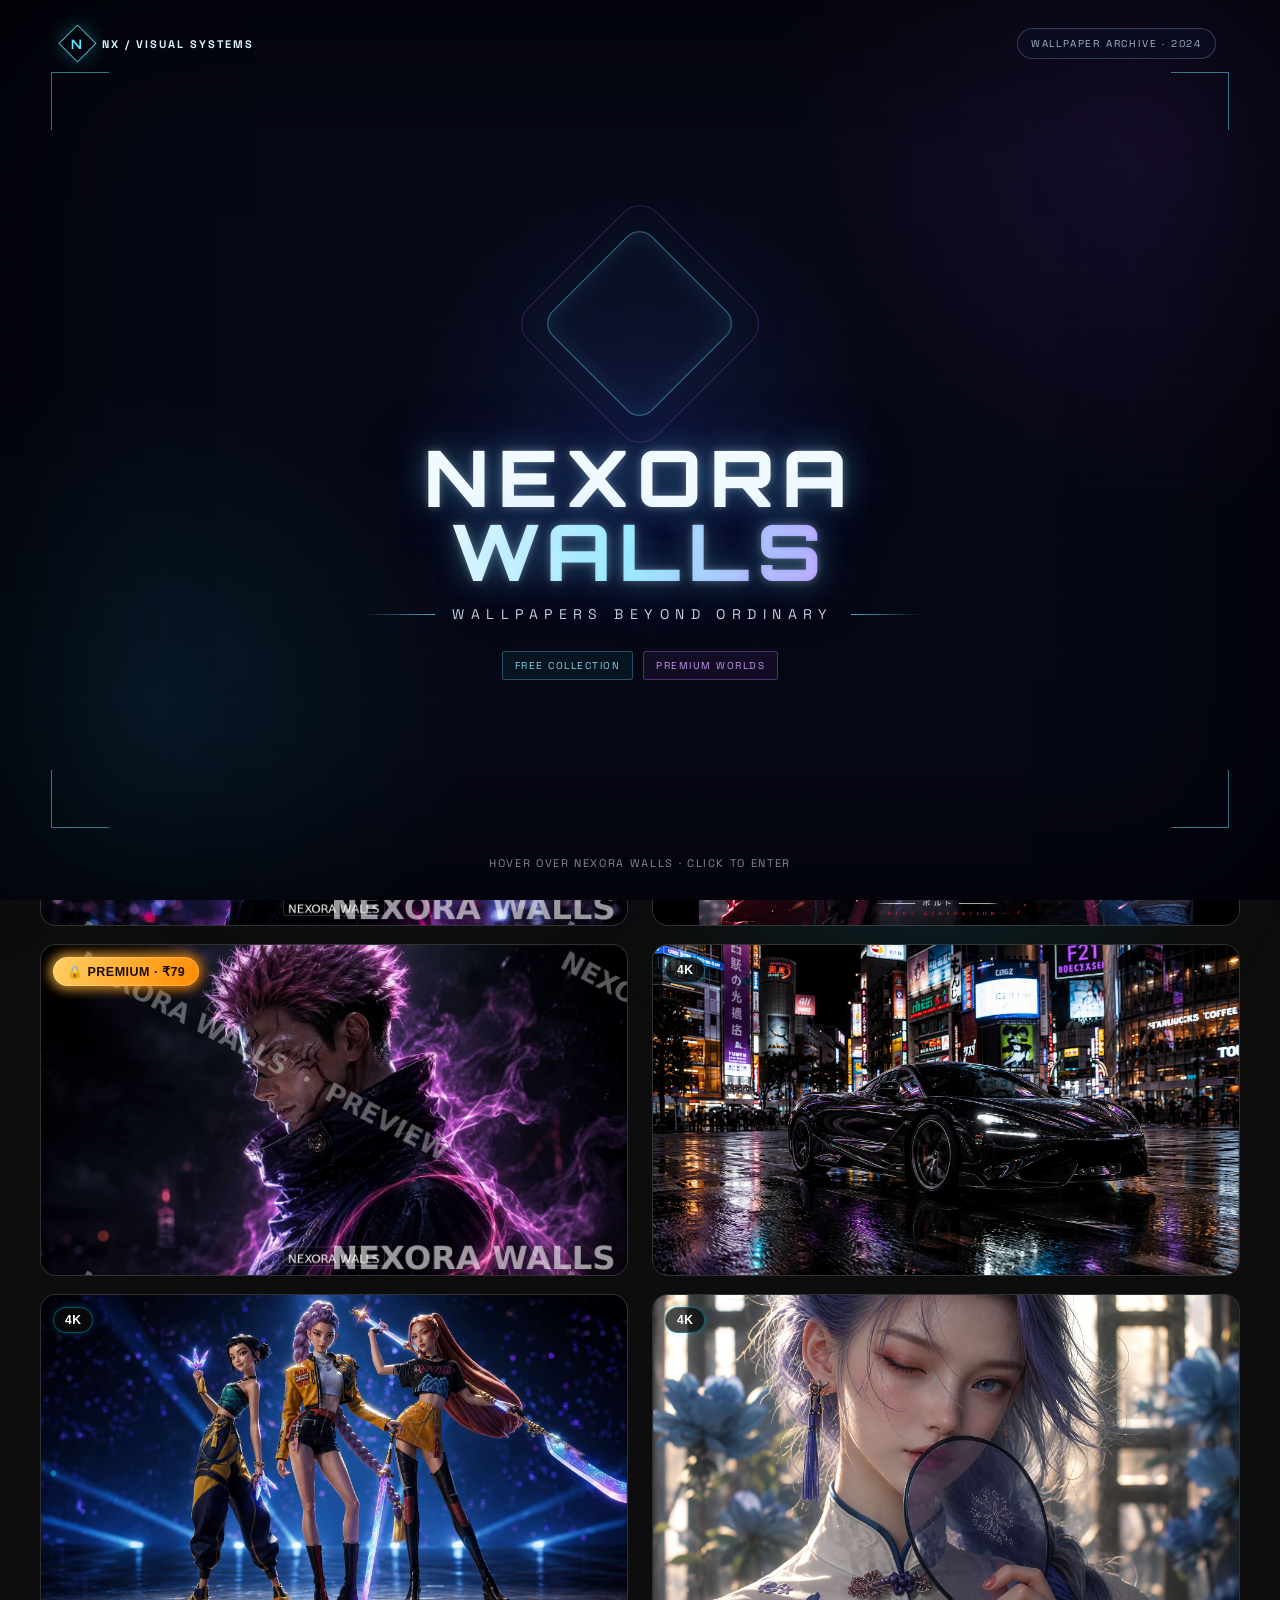
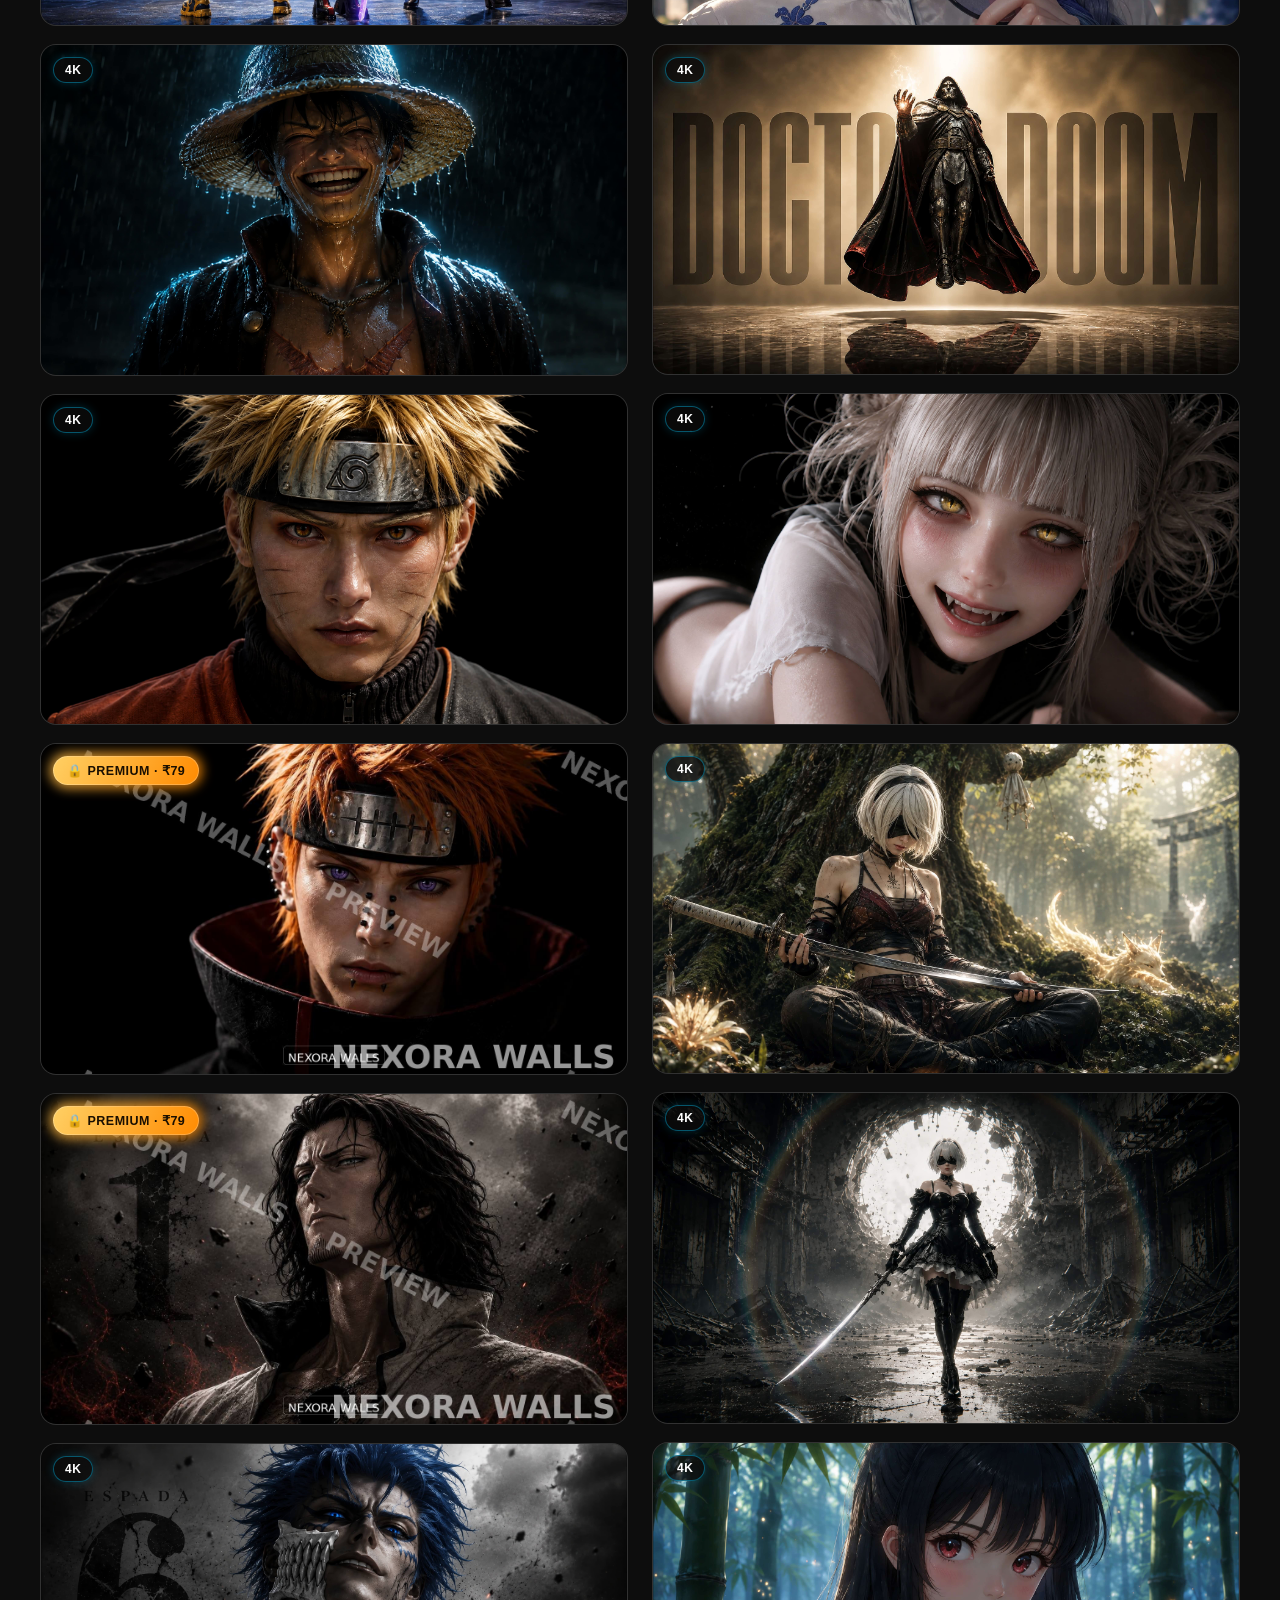
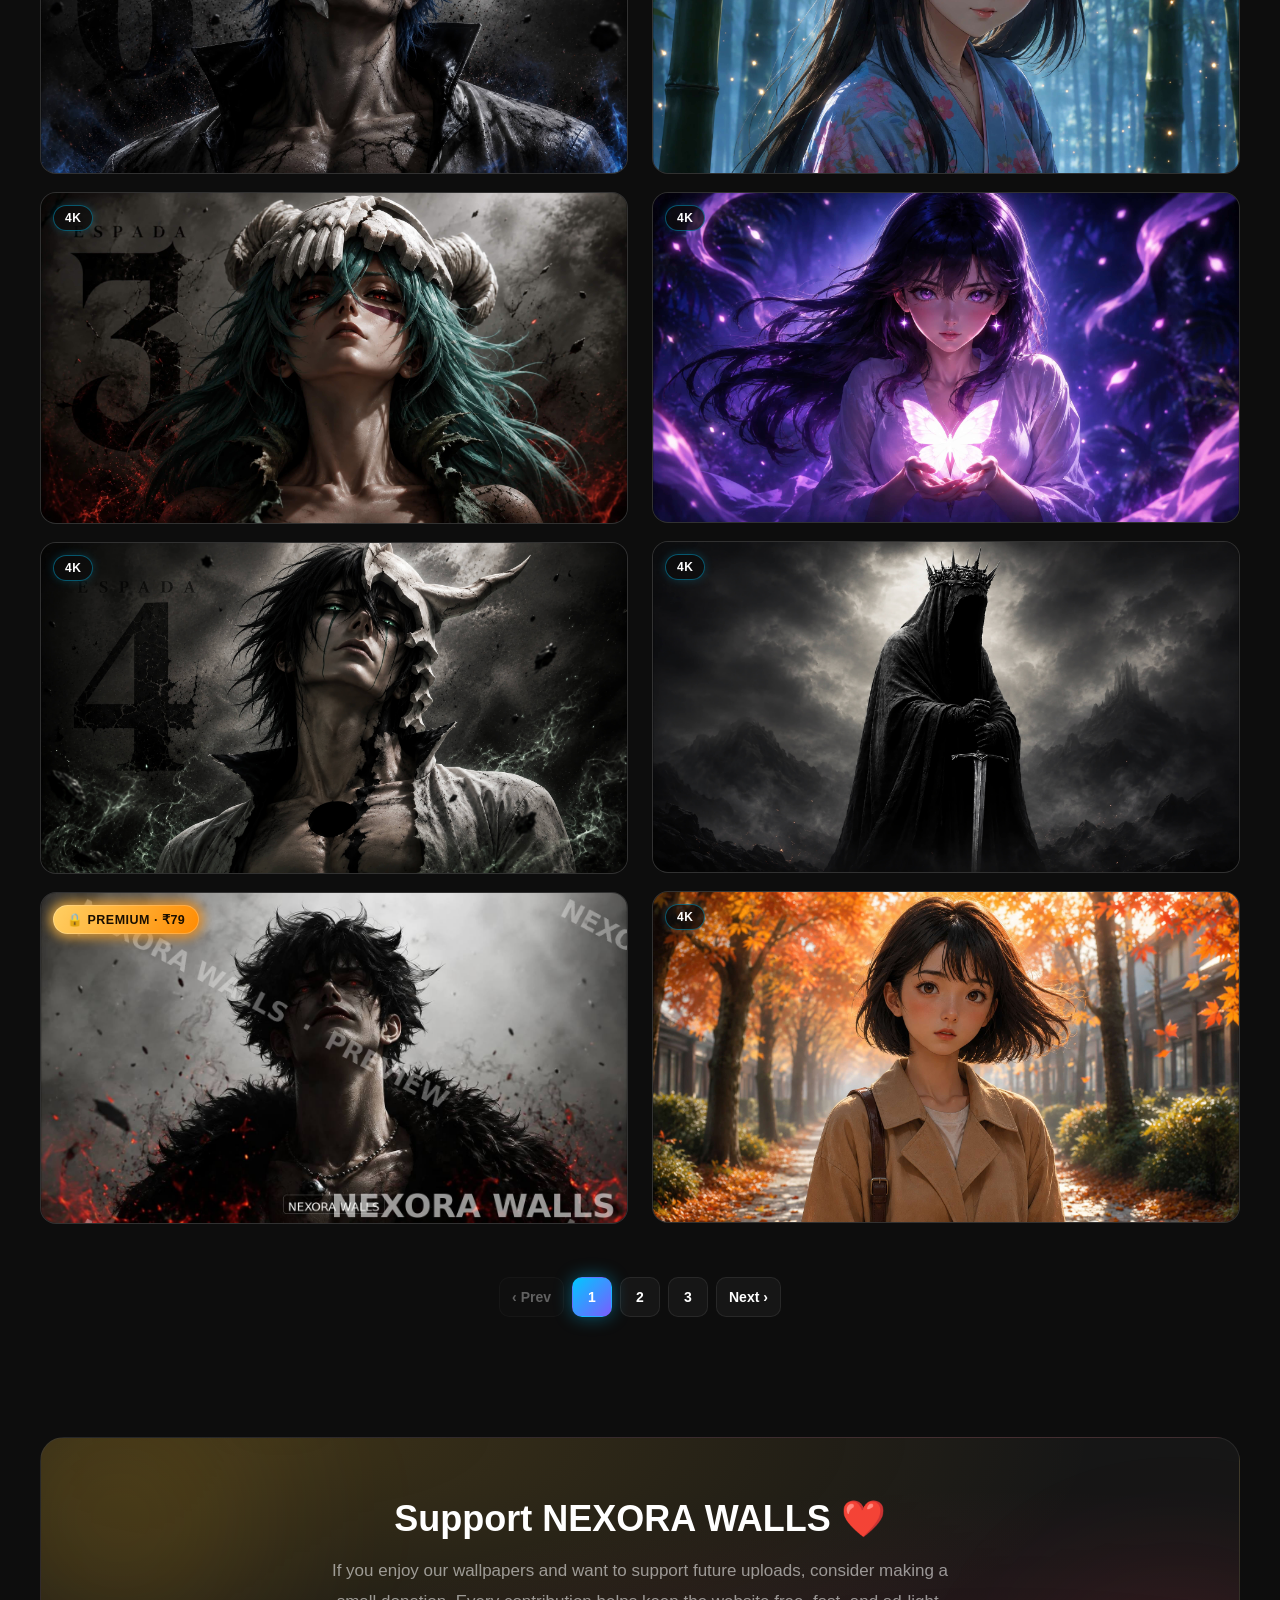
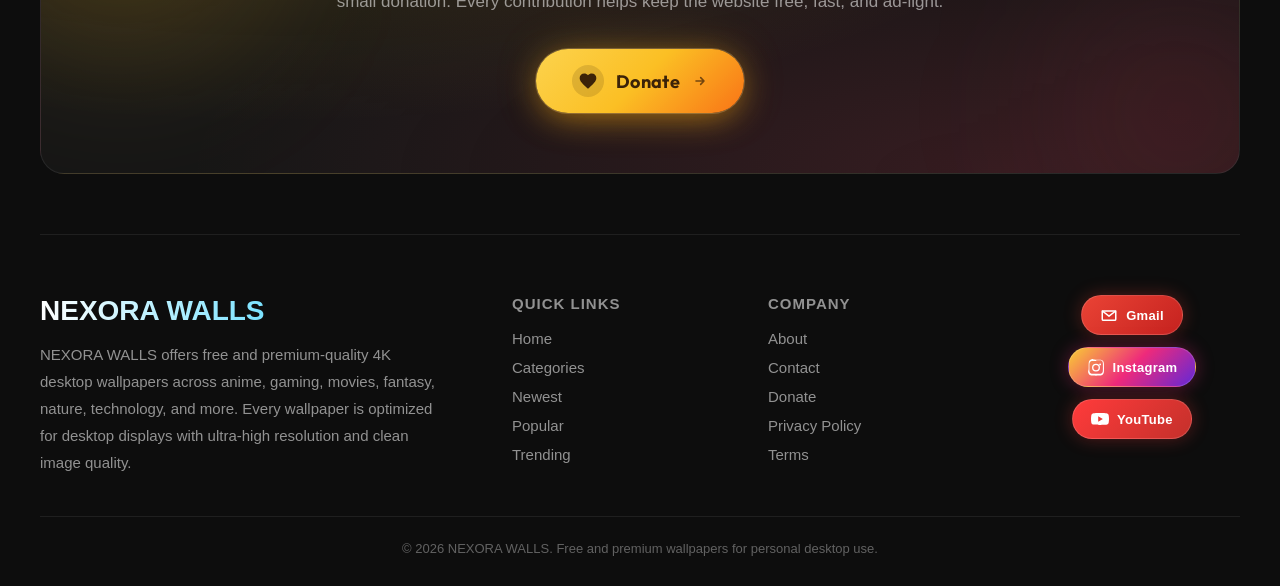
==== commit f96ff906: "Add files via upload" ====
--- a/index.html
+++ b/index.html
@@ -55,25 +55,15 @@
       <div class="section-sub" id="sectionSub">Curated 4K wallpapers, refreshed daily.</div>
 
       <div class="filters-row">
-        <select id="resFilter">
-          <option value="">All Resolutions</option>
-          <option value="8K">8K</option>
-          <option value="4K">4K</option>
-          <option value="1440p">1440p</option>
-          <option value="1080p">1080p</option>
-        </select>
-        <select id="orientFilter">
-          <option value="">All Orientations</option>
-          <option value="landscape">Landscape</option>
-          <option value="portrait">Portrait</option>
-          <option value="square">Square</option>
-        </select>
-        <select id="sortFilter">
-          <option value="newest">Newest</option>
-          <option value="downloads">Most Downloaded</option>
-          <option value="views">Most Viewed</option>
-          <option value="az">Alphabetical</option>
-        </select>
+        <button class="quick-filter-btn" id="filterPremium" data-filter="premium">
+          <span class="qf-icon">🔒</span> Premium
+        </button>
+        <button class="quick-filter-btn" id="filterFree" data-filter="free">
+          <span class="qf-icon">🎁</span> Free
+        </button>
+        <button class="quick-filter-btn active" id="filterNewest" data-filter="newest">
+          <span class="qf-icon">✨</span> Newest
+        </button>
       </div>
 
       <div class="grid" id="grid"></div>
--- a/style.css
+++ b/style.css
@@ -225,9 +225,25 @@
   /* MAIN CONTENT */
   main#content{ flex:1; min-width:0; }
   .filters-row{ display:flex; gap:10px; flex-wrap:wrap; margin-bottom:22px; align-items:center; }
-  .filters-row select{
-    background:var(--panel); border:1px solid var(--panel-border); color:#fff; padding:9px 12px;
-    border-radius:10px; font-size:13px; outline:none;
+  .quick-filter-btn{
+    display:inline-flex; align-items:center; gap:7px;
+    background:var(--panel); border:1px solid var(--panel-border); color:var(--text-dim);
+    padding:9px 16px; border-radius:999px; font-size:13px; font-weight:700; font-family:inherit;
+    letter-spacing:.3px; transition:transform .2s ease, box-shadow .2s ease, color .2s ease, border-color .2s ease, background .2s ease;
+  }
+  .qf-icon{ font-size:13px; line-height:1; }
+  .quick-filter-btn:hover{ transform:translateY(-2px); color:#fff; border-color:rgba(255,255,255,.3); }
+  #filterPremium.active{
+    background:linear-gradient(135deg,#fcd34d,#fbbf24,#f97316); color:#3b2208; border-color:transparent;
+    box-shadow:0 0 18px rgba(251,191,36,.4);
+  }
+  #filterFree.active{
+    background:linear-gradient(135deg,#34d399,#10b981); color:#022c22; border-color:transparent;
+    box-shadow:0 0 18px rgba(16,185,129,.35);
+  }
+  #filterNewest.active{
+    background:linear-gradient(135deg,#38bdf8,#818cf8); color:#0b1220; border-color:transparent;
+    box-shadow:0 0 18px rgba(56,189,248,.35);
   }
   .section-title{
     font-size:26px; font-weight:800; margin-bottom:6px; position:relative; padding-left:16px;
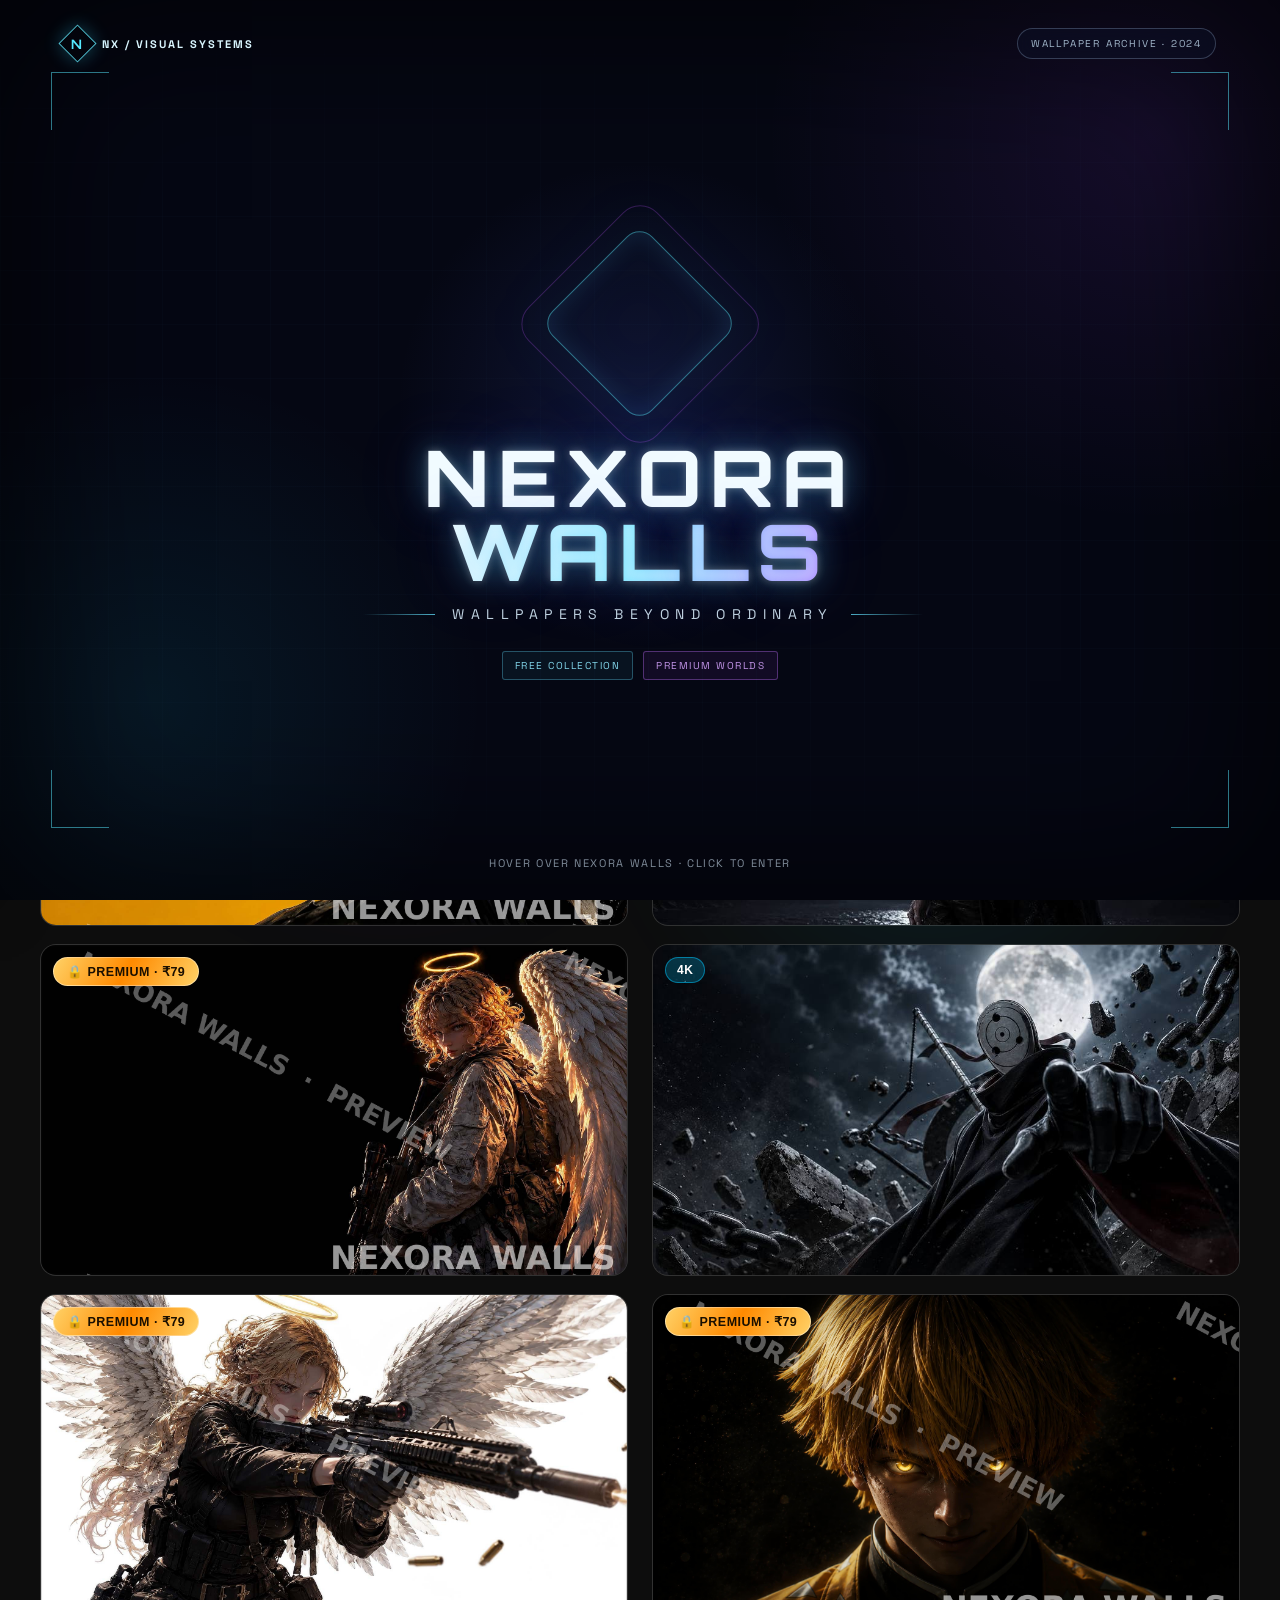
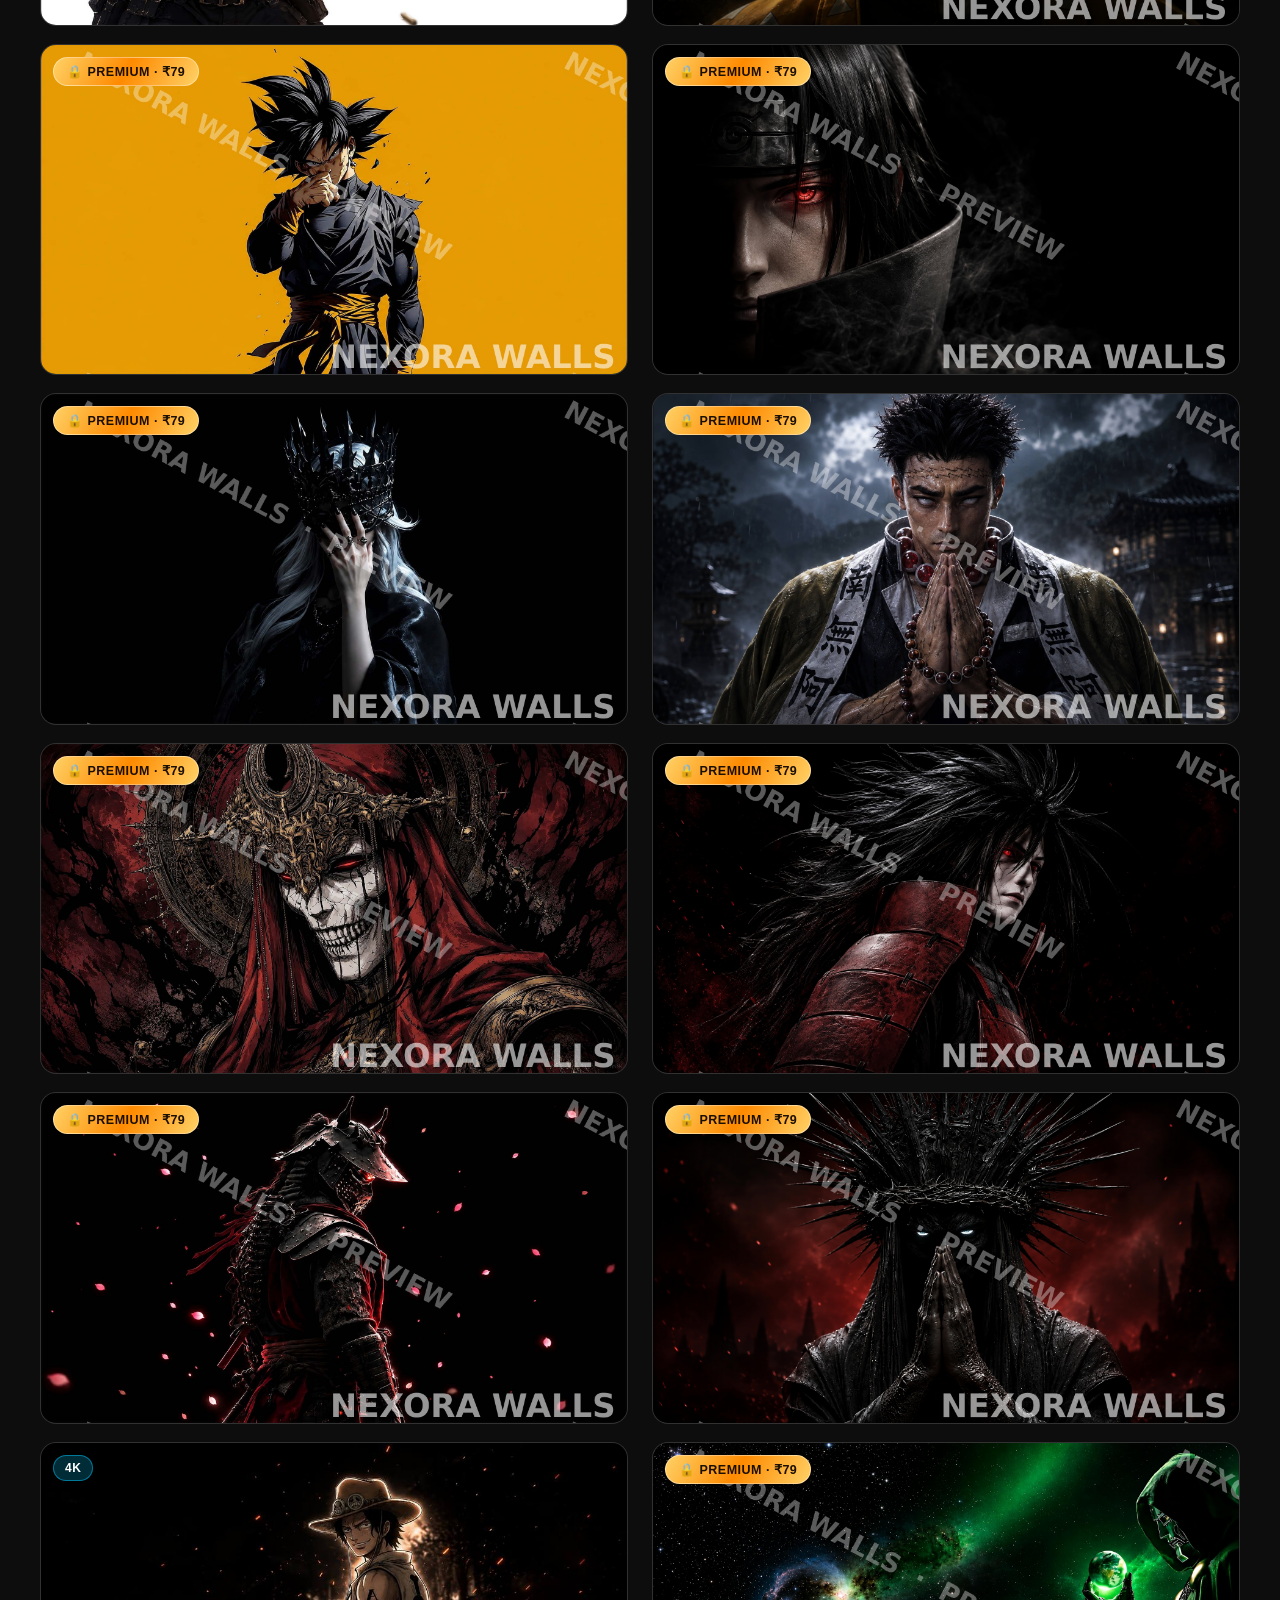
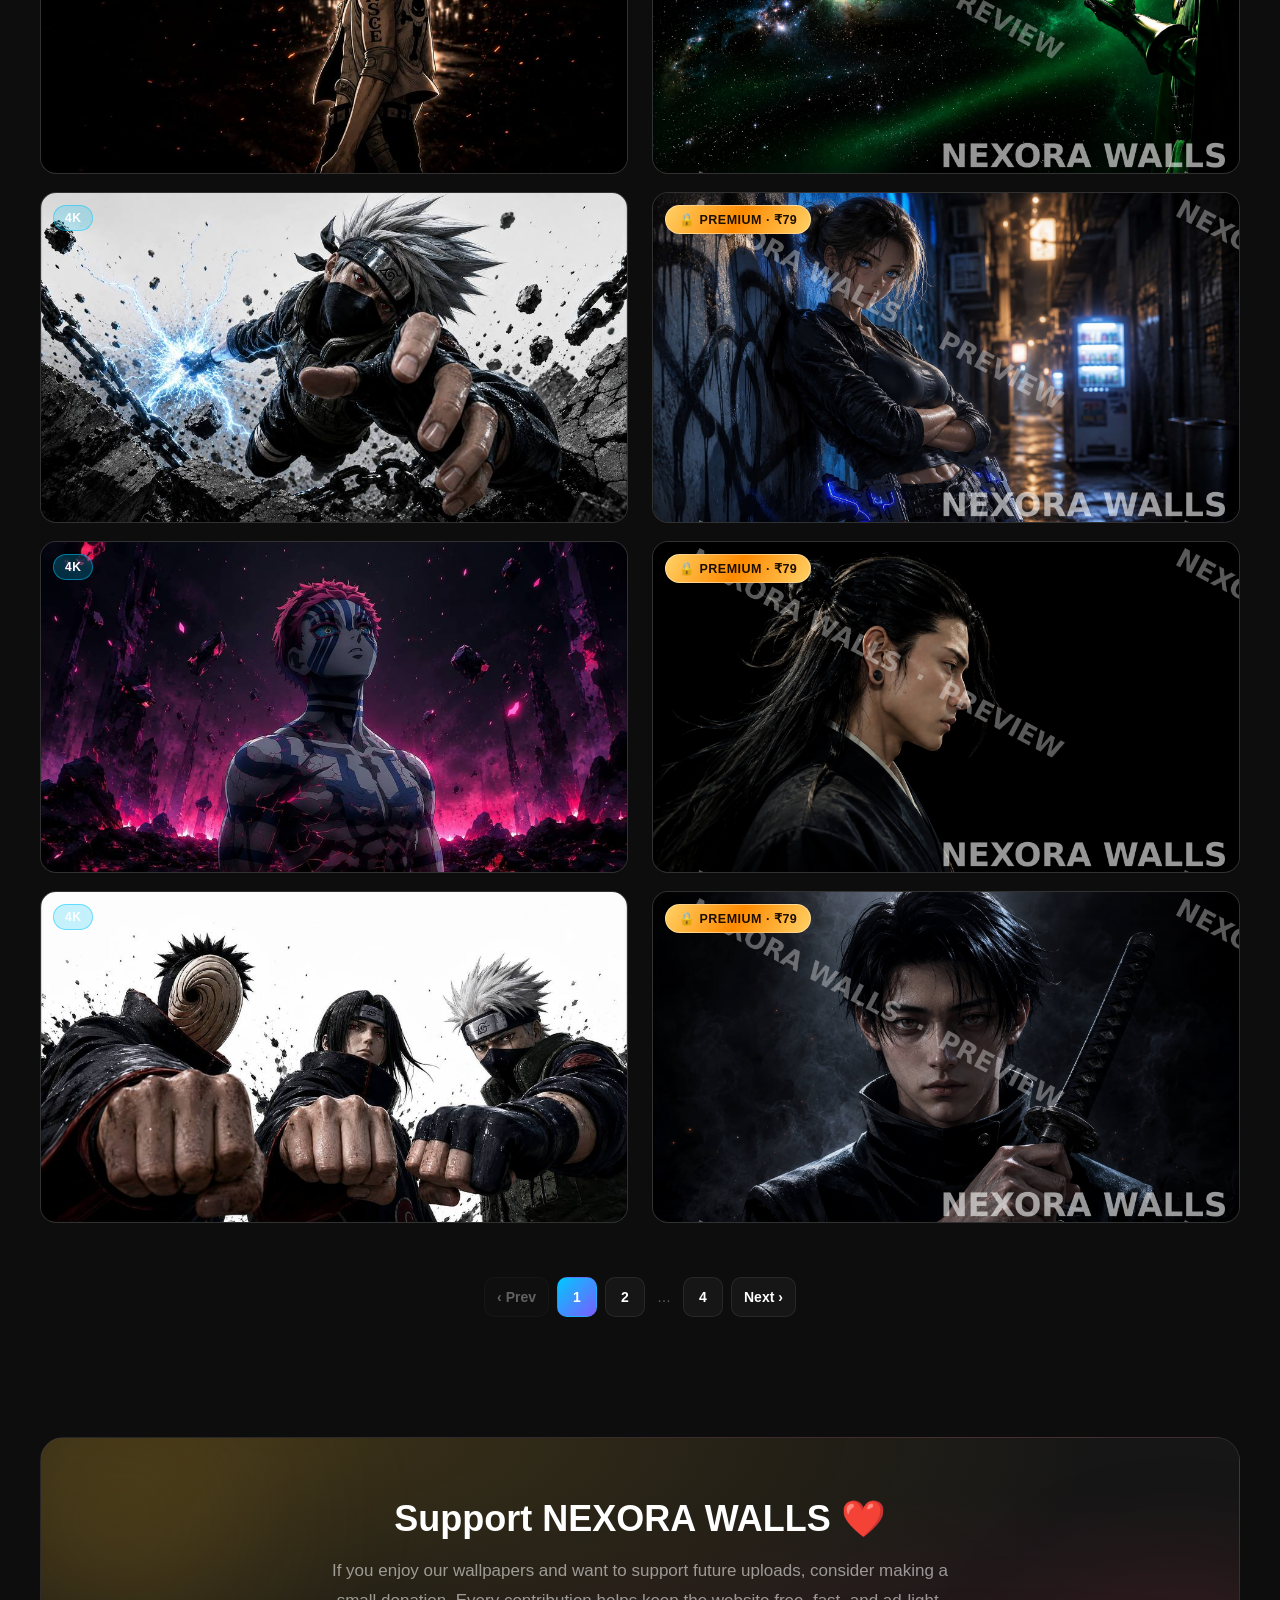
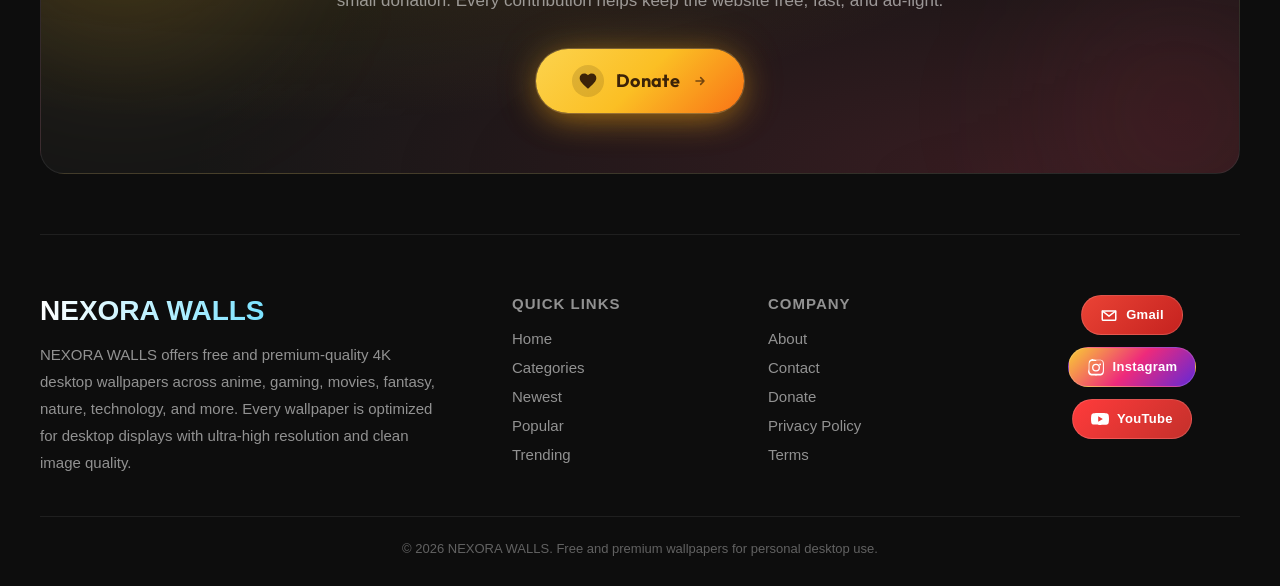
==== commit b3d45b9f: "Update index.html" ====
--- a/index.html
+++ b/index.html
@@ -218,7 +218,7 @@
           </div>
           <div class="nxd-chip-body">
             <p class="nxd-chip-label">PayPal</p>
-            <p class="nxd-chip-value">quincydarth@gmail.com</p>
+            <p class="nxd-chip-value">quincydarth07@gmail.com</p>
           </div>
           <span class="nxd-chip-arrow">
             <svg viewBox="0 0 24 24" fill="none" stroke="currentColor" stroke-width="2">
--- a/style.css
+++ b/style.css
@@ -36,16 +36,12 @@
   }
   .ambient-glow{
     position:fixed; z-index:-1; border-radius:50%; pointer-events:none;
-    filter:blur(90px); animation: ambientPulse 8s ease-in-out infinite;
-  }
-  .ambient-glow.g1{ top:-5%; left:5%; width:420px; height:420px; background:rgba(0,200,255,0.14); animation-delay:0s; }
-  .ambient-glow.g2{ top:20%; right:0%; width:460px; height:460px; background:rgba(123,92,255,0.14); animation-delay:2.5s; }
-  .ambient-glow.g3{ bottom:5%; left:15%; width:400px; height:400px; background:rgba(123,92,255,0.10); animation-delay:5s; }
-  .ambient-glow.g4{ bottom:-8%; right:10%; width:440px; height:440px; background:rgba(0,200,255,0.11); animation-delay:1.5s; }
-  @keyframes ambientPulse{
-    0%,100%{ transform:scale(1); opacity:0.7; }
-    50%{ transform:scale(1.25); opacity:1; }
-  }
+    filter:blur(90px); opacity:0.8;
+  }
+  .ambient-glow.g1{ top:-5%; left:5%; width:420px; height:420px; background:rgba(0,200,255,0.14); }
+  .ambient-glow.g2{ top:20%; right:0%; width:460px; height:460px; background:rgba(123,92,255,0.14); }
+  .ambient-glow.g3{ bottom:5%; left:15%; width:400px; height:400px; background:rgba(123,92,255,0.10); }
+  .ambient-glow.g4{ bottom:-8%; right:10%; width:440px; height:440px; background:rgba(0,200,255,0.11); }
   @media (prefers-reduced-motion: reduce){ .ambient-glow{ animation:none; } }
   ::selection{background:var(--blue); color:#000;}
   ::-webkit-scrollbar{width:10px;}
@@ -177,13 +173,13 @@
     background:var(--panel); display:flex; align-items:center; justify-content:center;
     font-size:16px; transition:all .25s;
   }
-  .icon-btn:hover{ border-color:var(--blue); box-shadow:0 0 14px rgba(0,200,255,0.35); transform:translateY(-2px); }
+  .icon-btn:hover{ border-color:var(--blue); transform:translateY(-2px); }
   .pill-btn{
     padding:9px 16px; border-radius:999px; border:1px solid var(--panel-border);
     background:var(--panel); color:#fff; font-size:13px; font-weight:600; transition:all .25s;
     white-space:nowrap;
   }
-  .pill-btn:hover, .pill-btn.active{ border-color:transparent; background:var(--grad); box-shadow:0 0 18px rgba(0,200,255,0.4); }
+  .pill-btn:hover, .pill-btn.active{ border-color:transparent; background:var(--grad); }
 
   .layout{ padding:26px 0 60px; }
 
@@ -193,9 +189,8 @@
     z-index:250; background:var(--grad); border:none; color:#fff;
     padding:18px 10px; border-radius:0 14px 14px 0; writing-mode:vertical-rl;
     font-size:12px; font-weight:800; letter-spacing:2px; cursor:pointer;
-    box-shadow:0 0 24px rgba(0,200,255,0.4); transition: left .4s ease, box-shadow .3s;
-  }
-  #sidebarToggle:hover{ box-shadow:0 0 34px rgba(0,200,255,0.65); }
+    transition: left .4s ease;
+  }
   #sidebarToggle.shifted{ left:260px; }
 
   #sidebarBackdrop{
@@ -235,23 +230,19 @@
   .quick-filter-btn:hover{ transform:translateY(-2px); color:#fff; border-color:rgba(255,255,255,.3); }
   #filterPremium.active{
     background:linear-gradient(135deg,#fcd34d,#fbbf24,#f97316); color:#3b2208; border-color:transparent;
-    box-shadow:0 0 18px rgba(251,191,36,.4);
   }
   #filterFree.active{
     background:linear-gradient(135deg,#34d399,#10b981); color:#022c22; border-color:transparent;
-    box-shadow:0 0 18px rgba(16,185,129,.35);
   }
   #filterNewest.active{
     background:linear-gradient(135deg,#38bdf8,#818cf8); color:#0b1220; border-color:transparent;
-    box-shadow:0 0 18px rgba(56,189,248,.35);
   }
   .section-title{
     font-size:26px; font-weight:800; margin-bottom:6px; position:relative; padding-left:16px;
-    text-shadow:0 0 24px rgba(0,200,255,0.25);
   }
   .section-title::before{
     content:''; position:absolute; left:0; top:4px; bottom:4px; width:5px; border-radius:4px;
-    background:var(--grad); box-shadow:0 0 12px rgba(0,200,255,0.6);
+    background:var(--grad);
   }
   .section-sub{ font-size:14px; color:var(--text-dim); margin-bottom:20px; padding-left:16px; }
 
@@ -270,7 +261,7 @@
     animation:cardIn .6s ease forwards;
     transition: box-shadow .35s ease, border-color .35s ease;
   }
-  .card:hover{ box-shadow:0 0 32px rgba(0,200,255,0.28); border-color:rgba(0,200,255,0.5); }
+  .card:hover{ border-color:rgba(0,200,255,0.6); }
   .card::after{
     content:''; position:absolute; inset:0; z-index:3; pointer-events:none;
     background:linear-gradient(45deg, transparent 40%, rgba(255,255,255,0.14) 50%, transparent 60%);
@@ -296,31 +287,16 @@
     opacity:0; transform:translateY(-6px); transition:all .3s;
   }
   .card:hover .card-dl{ opacity:1; transform:translateY(0); }
-  .card-dl:hover{ background:var(--grad); box-shadow:0 0 16px rgba(0,200,255,0.5); }
+  .card-dl:hover{ background:var(--grad); }
   .card-res-badge{
     position:absolute; top:12px; left:12px; font-size:12px; font-weight:700; padding:5px 11px; border-radius:999px;
-    background:rgba(13,13,13,0.75); border:1px solid rgba(0,200,255,0.4); letter-spacing:0.5px;
-    box-shadow:0 0 10px rgba(0,200,255,0.2); z-index:2;
+    background:rgba(0,200,255,0.22); border:1px solid rgba(0,200,255,0.5); letter-spacing:0.5px;
+    z-index:2;
   }
   .card-res-badge.premium-badge{
     font-size:12.5px; font-weight:800; padding:6px 13px; color:#1a0f00;
     background-image: linear-gradient(120deg, #ffd166, #ff8a00, #ffd166);
-    background-size:200% 200%;
     border:1px solid rgba(255,255,255,0.4);
-    box-shadow:0 0 14px rgba(255,140,0,0.6);
-    animation: premiumBadgeGlow 4s ease infinite;
-  }
-  .card-res-badge.premium-badge::before{
-    content:''; position:absolute; inset:-4px; border-radius:inherit;
-    background:inherit; filter:blur(6px); z-index:-1; opacity:0.6;
-    animation: premiumBadgePulse 2.2s ease infinite;
-  }
-  @keyframes premiumBadgeGlow{
-    0%{ background-position:0% 50%; } 50%{ background-position:100% 50%; } 100%{ background-position:0% 50%; }
-  }
-  @keyframes premiumBadgePulse{
-    0%,100%{ opacity:0.35; transform:scale(1); }
-    50%{ opacity:0.75; transform:scale(1.15); }
   }
   .skeleton{
     break-inside:avoid; margin-bottom:18px; border-radius:var(--radius); height:280px;
@@ -342,8 +318,8 @@
     border:1px solid var(--panel-border); background:var(--panel); color:#fff;
     font-size:14px; font-weight:600; transition:all .25s; display:flex; align-items:center; justify-content:center;
   }
-  .page-btn:hover:not(:disabled):not(.active){ border-color:var(--blue); box-shadow:0 0 14px rgba(0,200,255,0.3); transform:translateY(-2px); }
-  .page-btn.active{ background:var(--grad); border-color:transparent; box-shadow:0 0 18px rgba(0,200,255,0.4); }
+  .page-btn:hover:not(:disabled):not(.active){ border-color:var(--blue); transform:translateY(-2px); }
+  .page-btn.active{ background:var(--grad); border-color:transparent; }
   .page-btn:disabled{ opacity:0.35; cursor:not-allowed; }
   .page-ellipsis{ color:var(--text-dimmer); padding:0 4px; font-size:14px; }
 
@@ -356,7 +332,7 @@
     box-shadow:0 4px 20px rgba(0,0,0,0.4);
   }
   #scrollTop.show{ opacity:1; pointer-events:auto; }
-  #scrollTop:hover{ box-shadow:0 0 20px rgba(0,200,255,0.5); transform:translateY(-3px); }
+  #scrollTop:hover{ transform:translateY(-3px); }
 
   /* ============ WALLPAPER DETAIL MODAL ============ */
   .modal-backdrop{
@@ -391,8 +367,8 @@
     padding:12px 20px; border-radius:12px; border:none; font-size:14px; font-weight:700;
     display:flex; align-items:center; gap:8px; transition:all .25s;
   }
-  .btn-primary{ background:var(--grad); color:#fff; box-shadow:0 0 20px rgba(0,200,255,0.35); }
-  .btn-primary:hover{ box-shadow:0 0 34px rgba(0,200,255,0.6); transform:translateY(-2px); }
+  .btn-primary{ background:var(--grad); color:#fff; }
+  .btn-primary:hover{ transform:translateY(-2px); }
   .btn-ghost{ background:var(--panel); color:#fff; border:1px solid var(--panel-border); }
   .btn-ghost:hover{ border-color:var(--blue); }
   .btn-ghost.liked{ color:#ff5c8a; border-color:#ff5c8a; }
@@ -407,7 +383,7 @@
   .related-row{ display:flex; gap:14px; overflow-x:auto; padding-bottom:8px; }
   .related-row::-webkit-scrollbar{ height:6px; }
   .related-card{ flex:0 0 150px; border-radius:12px; overflow:hidden; cursor:pointer; border:1px solid var(--panel-border); transition:all .25s; }
-  .related-card:hover{ border-color:var(--blue); box-shadow:0 0 16px rgba(0,200,255,0.3); }
+  .related-card:hover{ border-color:var(--blue); }
   .related-card img{ width:100%; height:100px; object-fit:cover; display:block; }
 
   /* ============ FULLSCREEN PREVIEW ============ */
@@ -467,19 +443,13 @@
   .cf-social-icon{ width:18px; height:18px; flex:none; }
   .cf-social-mail{
     background:linear-gradient(135deg,#ea4335,#c5221f);
-    box-shadow:0 0 18px rgba(234,67,53,.3);
-  }
-  .cf-social-mail:hover{ box-shadow:0 0 26px rgba(234,67,53,.5); }
+  }
   .cf-social-insta{
     background:linear-gradient(135deg,#f9ce34,#ee2a7b,#6228d7);
-    box-shadow:0 0 18px rgba(238,42,123,.35);
-  }
-  .cf-social-insta:hover{ box-shadow:0 0 26px rgba(238,42,123,.55); }
+  }
   .cf-social-yt{
     background:linear-gradient(135deg,#ff3b3b,#c4302b);
-    box-shadow:0 0 18px rgba(255,59,59,.3);
-  }
-  .cf-social-yt:hover{ box-shadow:0 0 26px rgba(255,59,59,.5); }
+  }
   .footer-links a[href^="mailto"]{ font-size:16px; font-weight:600; color:var(--blue); }
   .footer-bottom{ text-align:center; font-size:13px; color:var(--text-dimmer); padding-top:24px; border-top:1px solid var(--panel-border); }
 
@@ -615,10 +585,6 @@
 .premium-card-btn{
   background:linear-gradient(135deg,#ffb300,#ff6a00) !important;
   border-color:rgba(255,255,255,.35) !important;
-  box-shadow:0 0 18px rgba(255,140,0,.35);
-}
-.premium-card-btn:hover{
-  box-shadow:0 0 24px rgba(255,140,0,.65) !important;
 }
 
   .fs-image-wrap{ position:relative; display:flex; align-items:center; justify-content:center; max-width:92vw; max-height:82vh; }
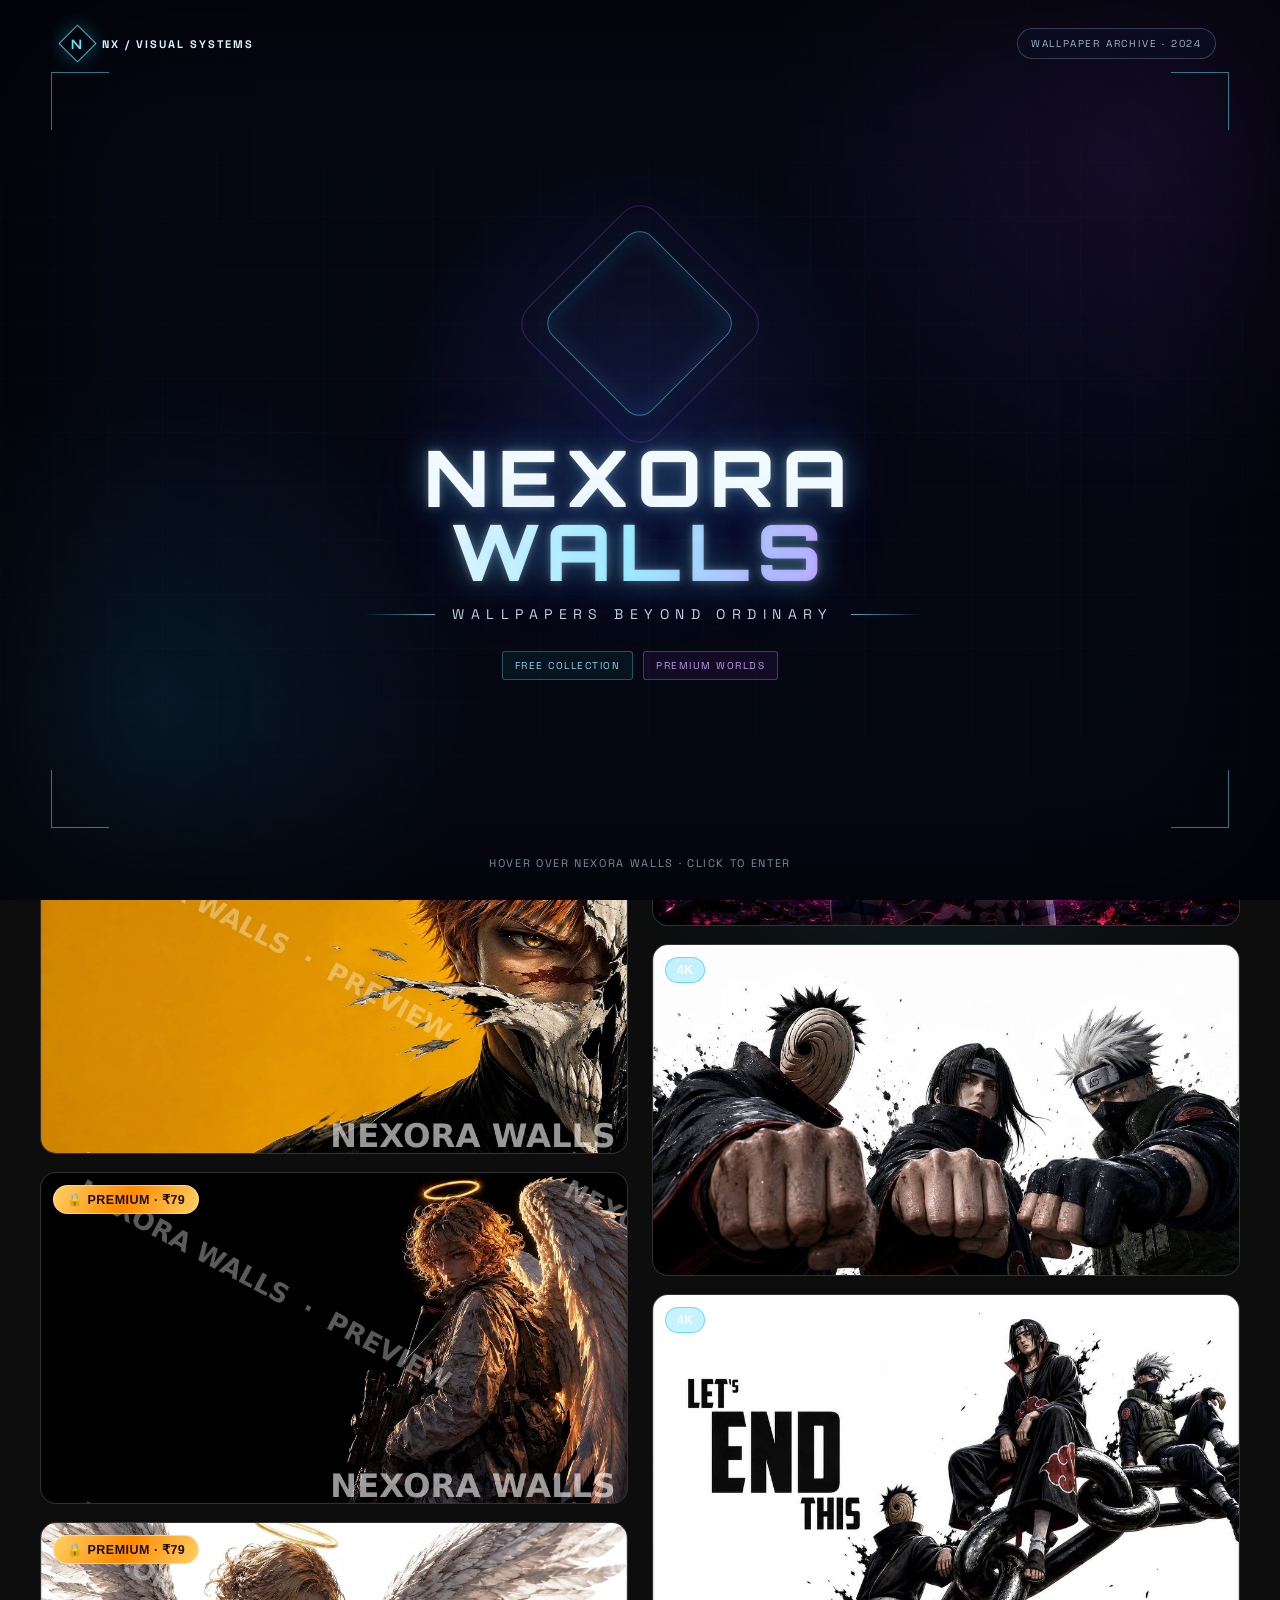
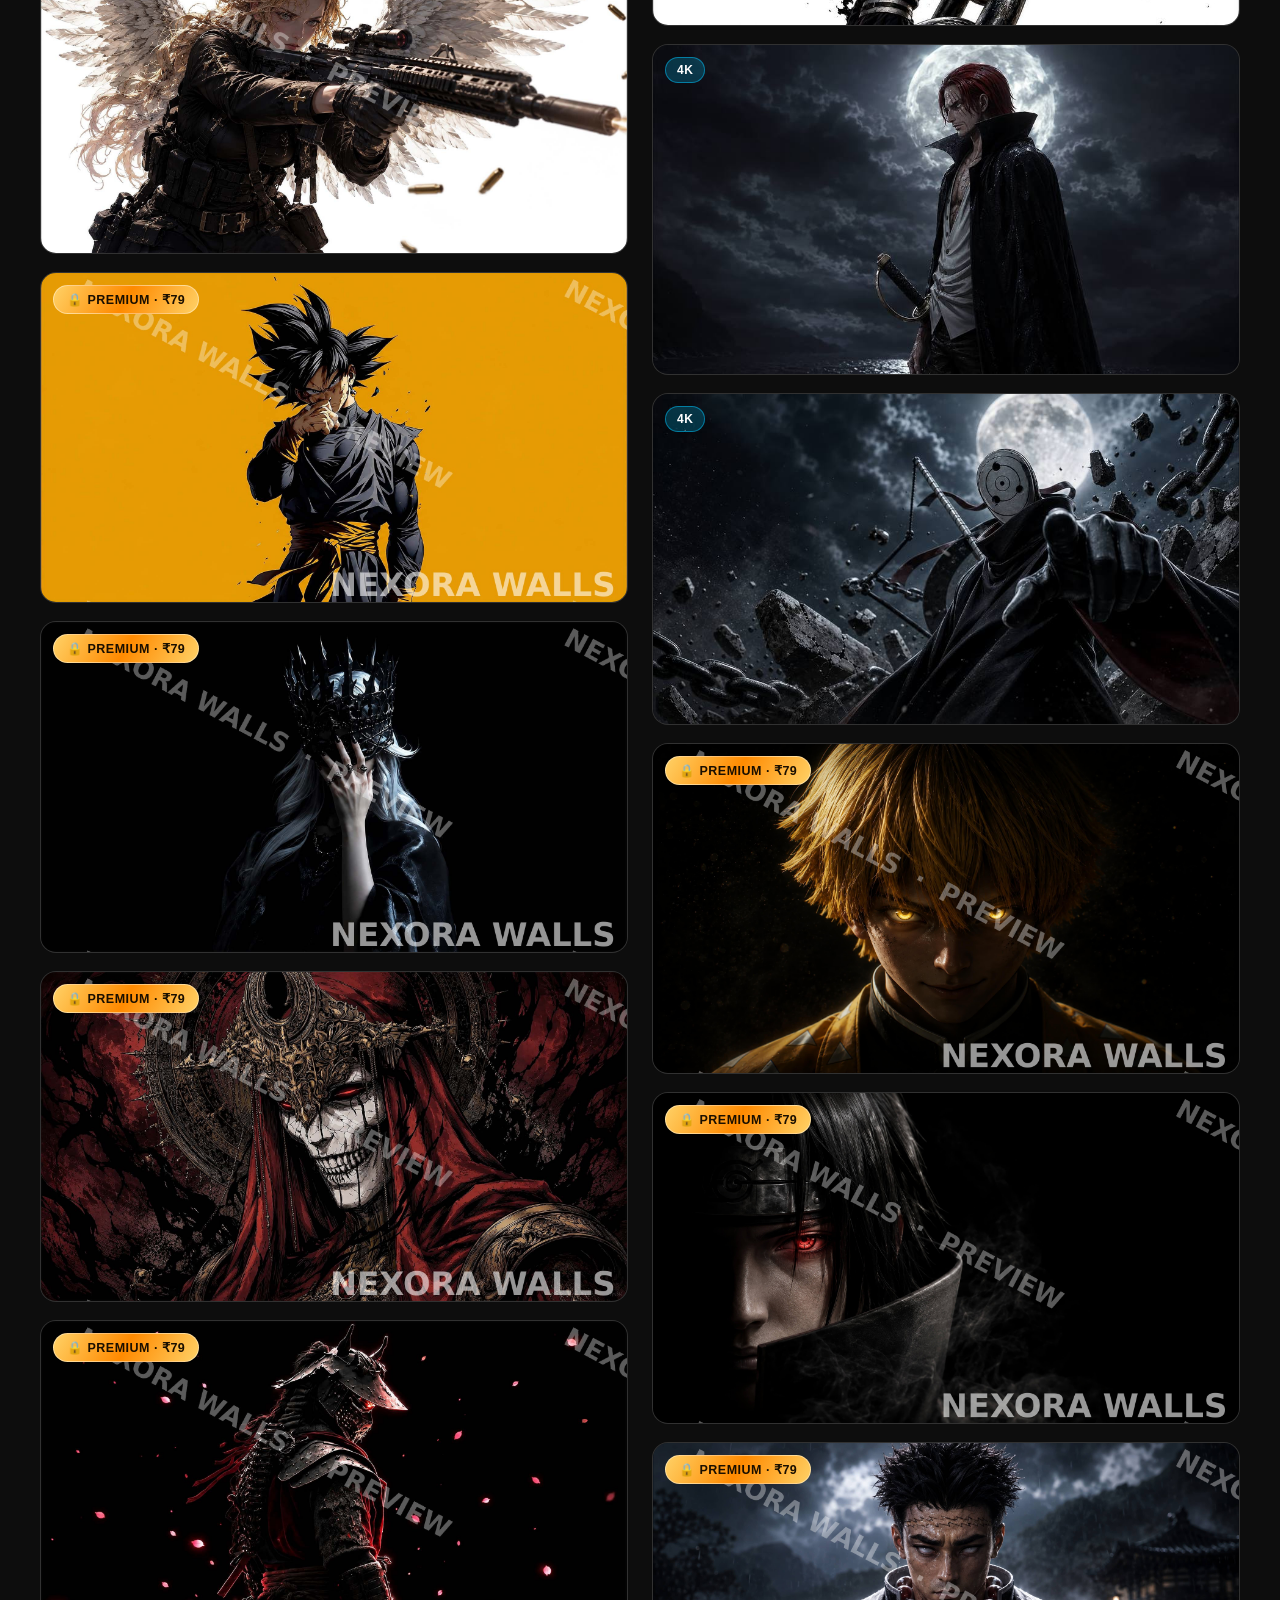
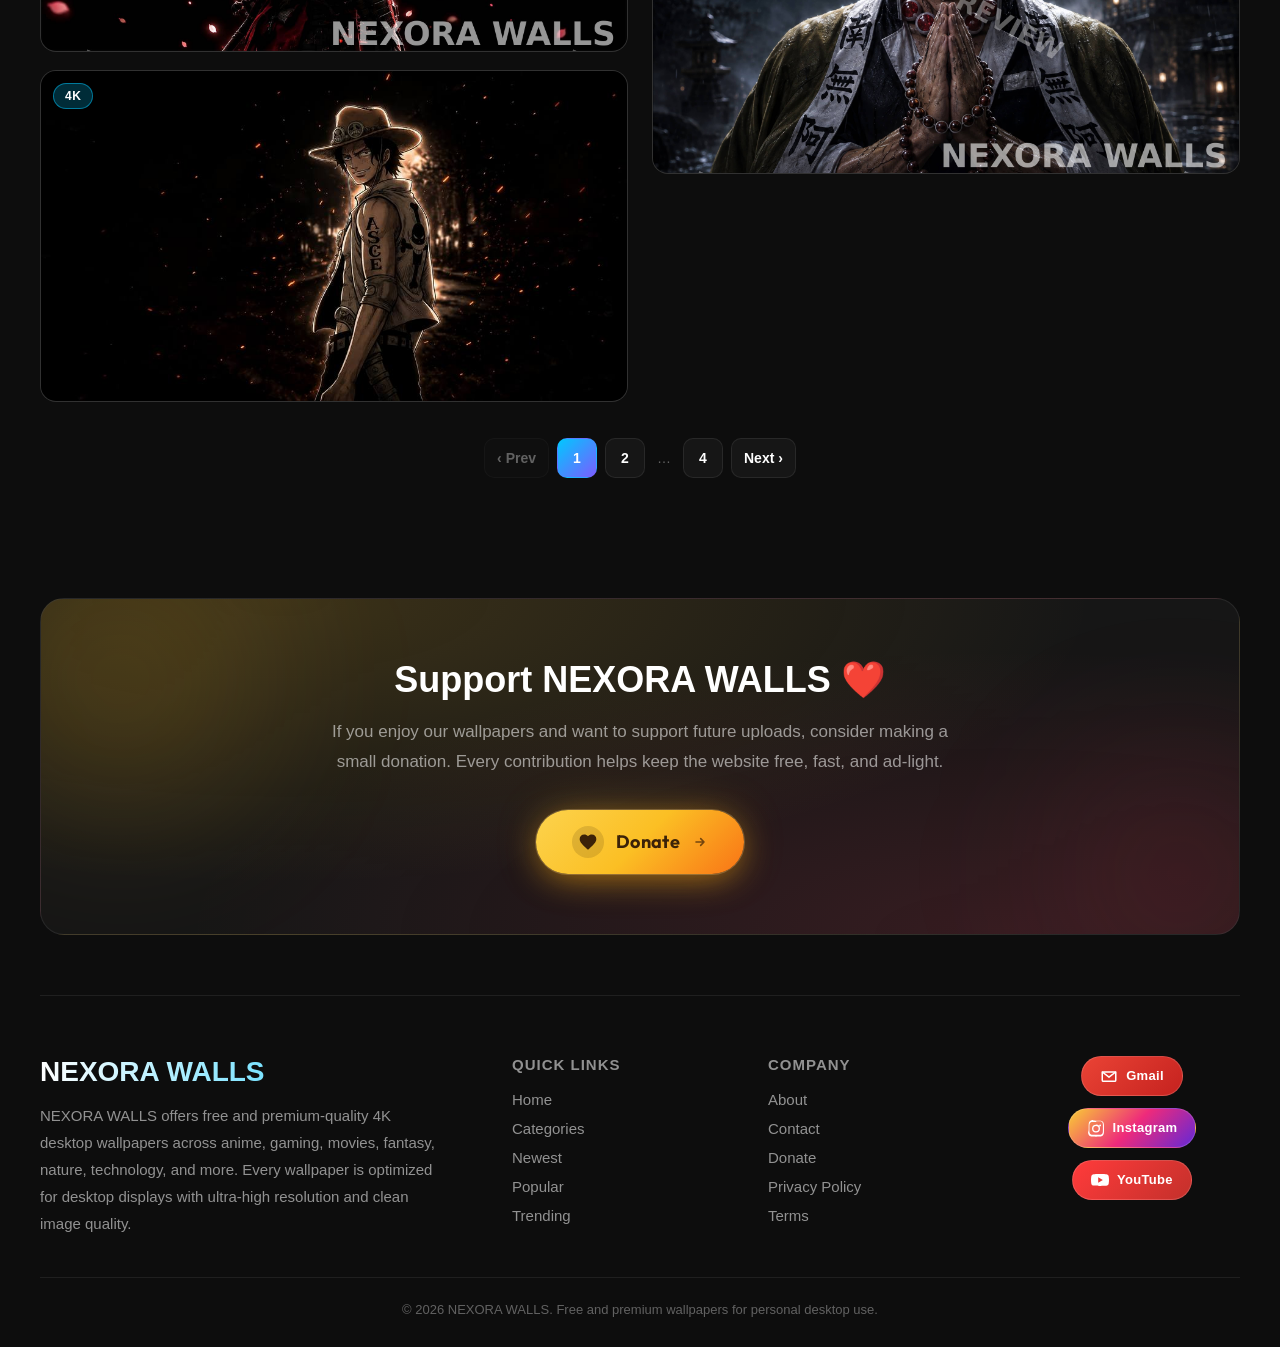
==== commit 157d8638: "Add files via upload" ====
--- a/index.html
+++ b/index.html
@@ -218,7 +218,7 @@
           </div>
           <div class="nxd-chip-body">
             <p class="nxd-chip-label">PayPal</p>
-            <p class="nxd-chip-value">quincydarth07@gmail.com</p>
+            <p class="nxd-chip-value">quincydarth@gmail.com</p>
           </div>
           <span class="nxd-chip-arrow">
             <svg viewBox="0 0 24 24" fill="none" stroke="currentColor" stroke-width="2">
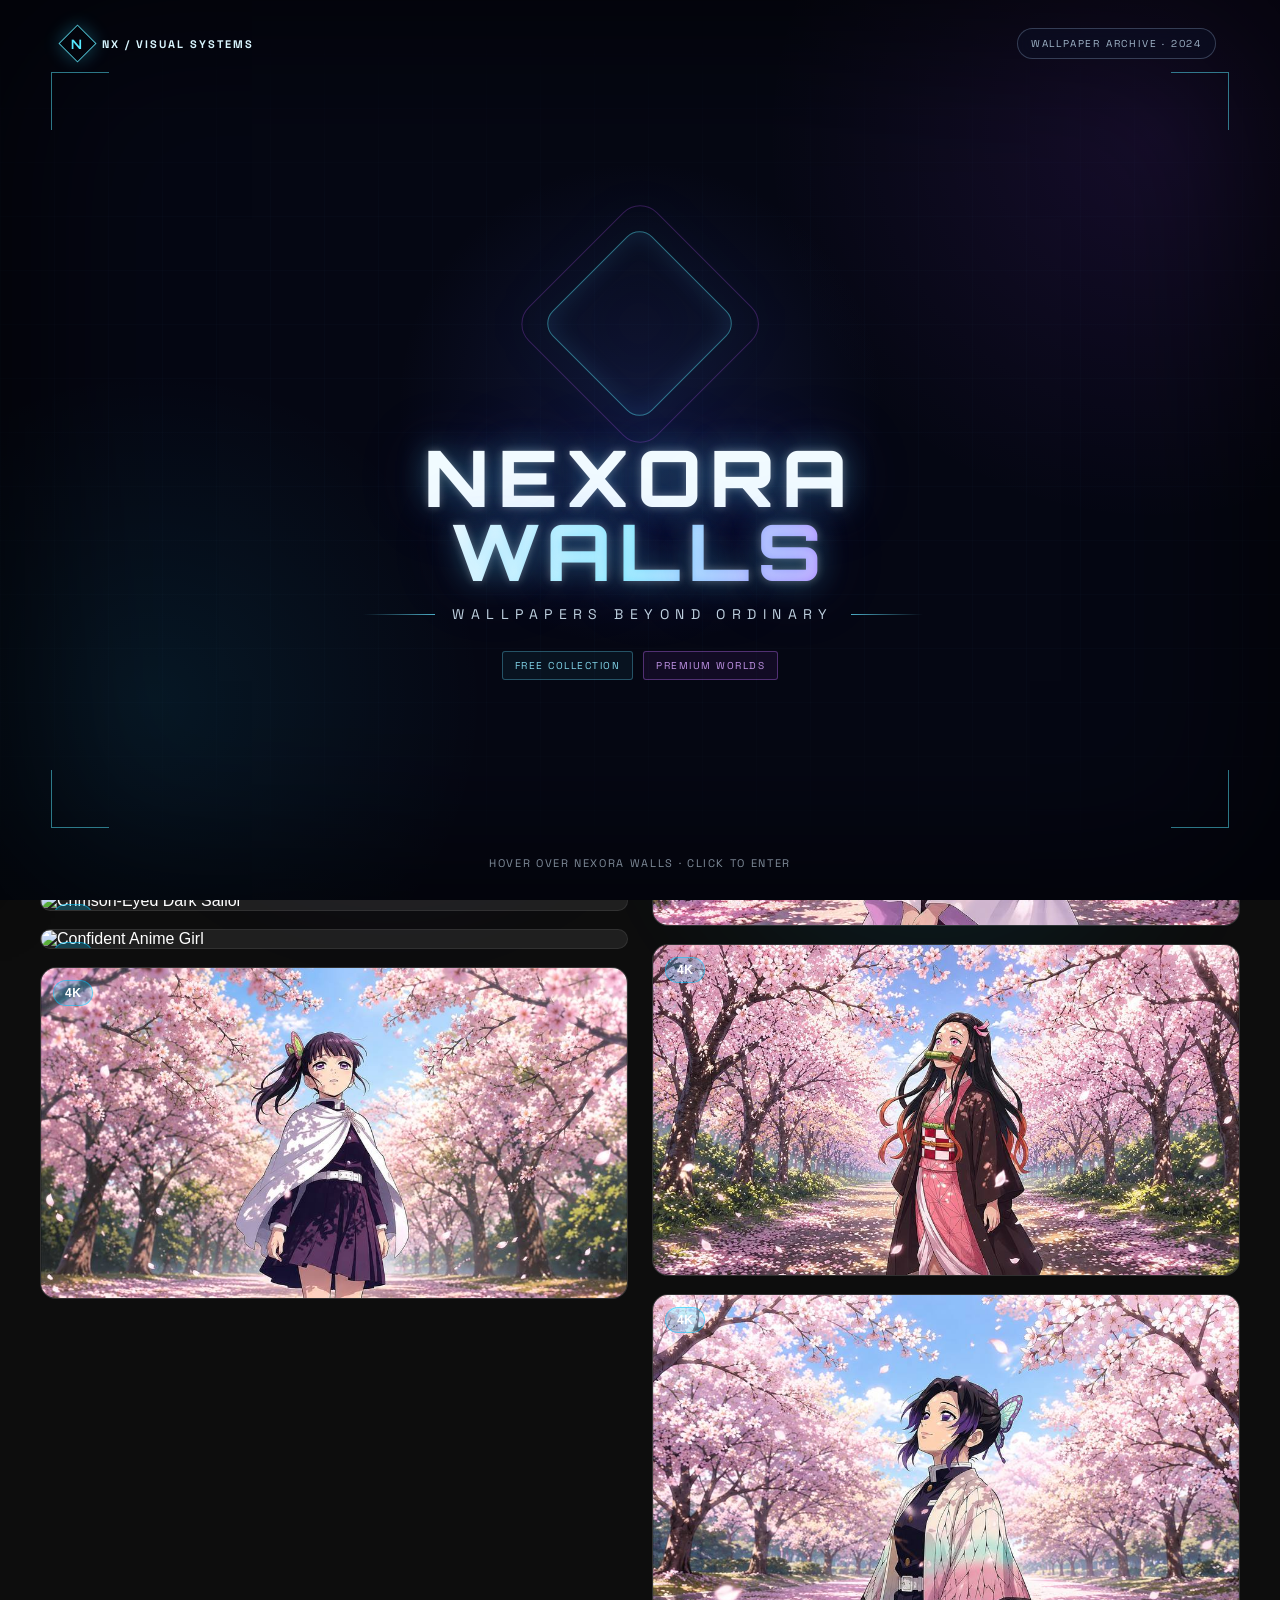
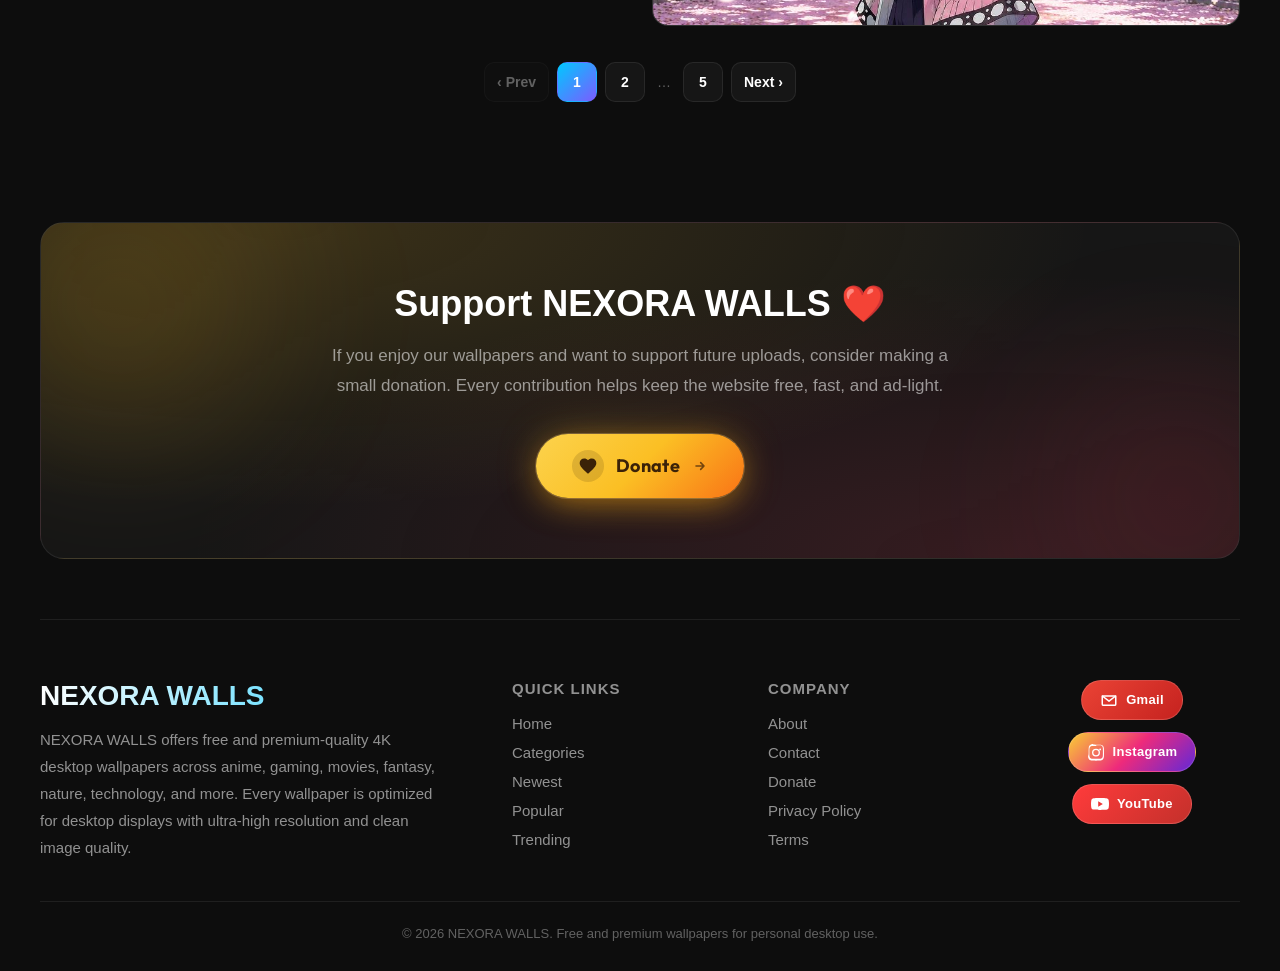
==== commit 29cf40e5: "Add files via upload" ====
--- a/index.html
+++ b/index.html
@@ -60,6 +60,9 @@
         </button>
         <button class="quick-filter-btn" id="filterFree" data-filter="free">
           <span class="qf-icon">🎁</span> Free
+        </button>
+        <button class="quick-filter-btn" id="filterOled" data-filter="oled">
+          <span class="qf-icon">⚫</span> OLED
         </button>
         <button class="quick-filter-btn active" id="filterNewest" data-filter="newest">
           <span class="qf-icon">✨</span> Newest
--- a/style.css
+++ b/style.css
@@ -233,6 +233,9 @@
   }
   #filterFree.active{
     background:linear-gradient(135deg,#34d399,#10b981); color:#022c22; border-color:transparent;
+  }
+  #filterOled.active{
+    background:linear-gradient(135deg,#3a3a3f,#111114); color:#fff; border-color:rgba(255,255,255,.25);
   }
   #filterNewest.active{
     background:linear-gradient(135deg,#38bdf8,#818cf8); color:#0b1220; border-color:transparent;
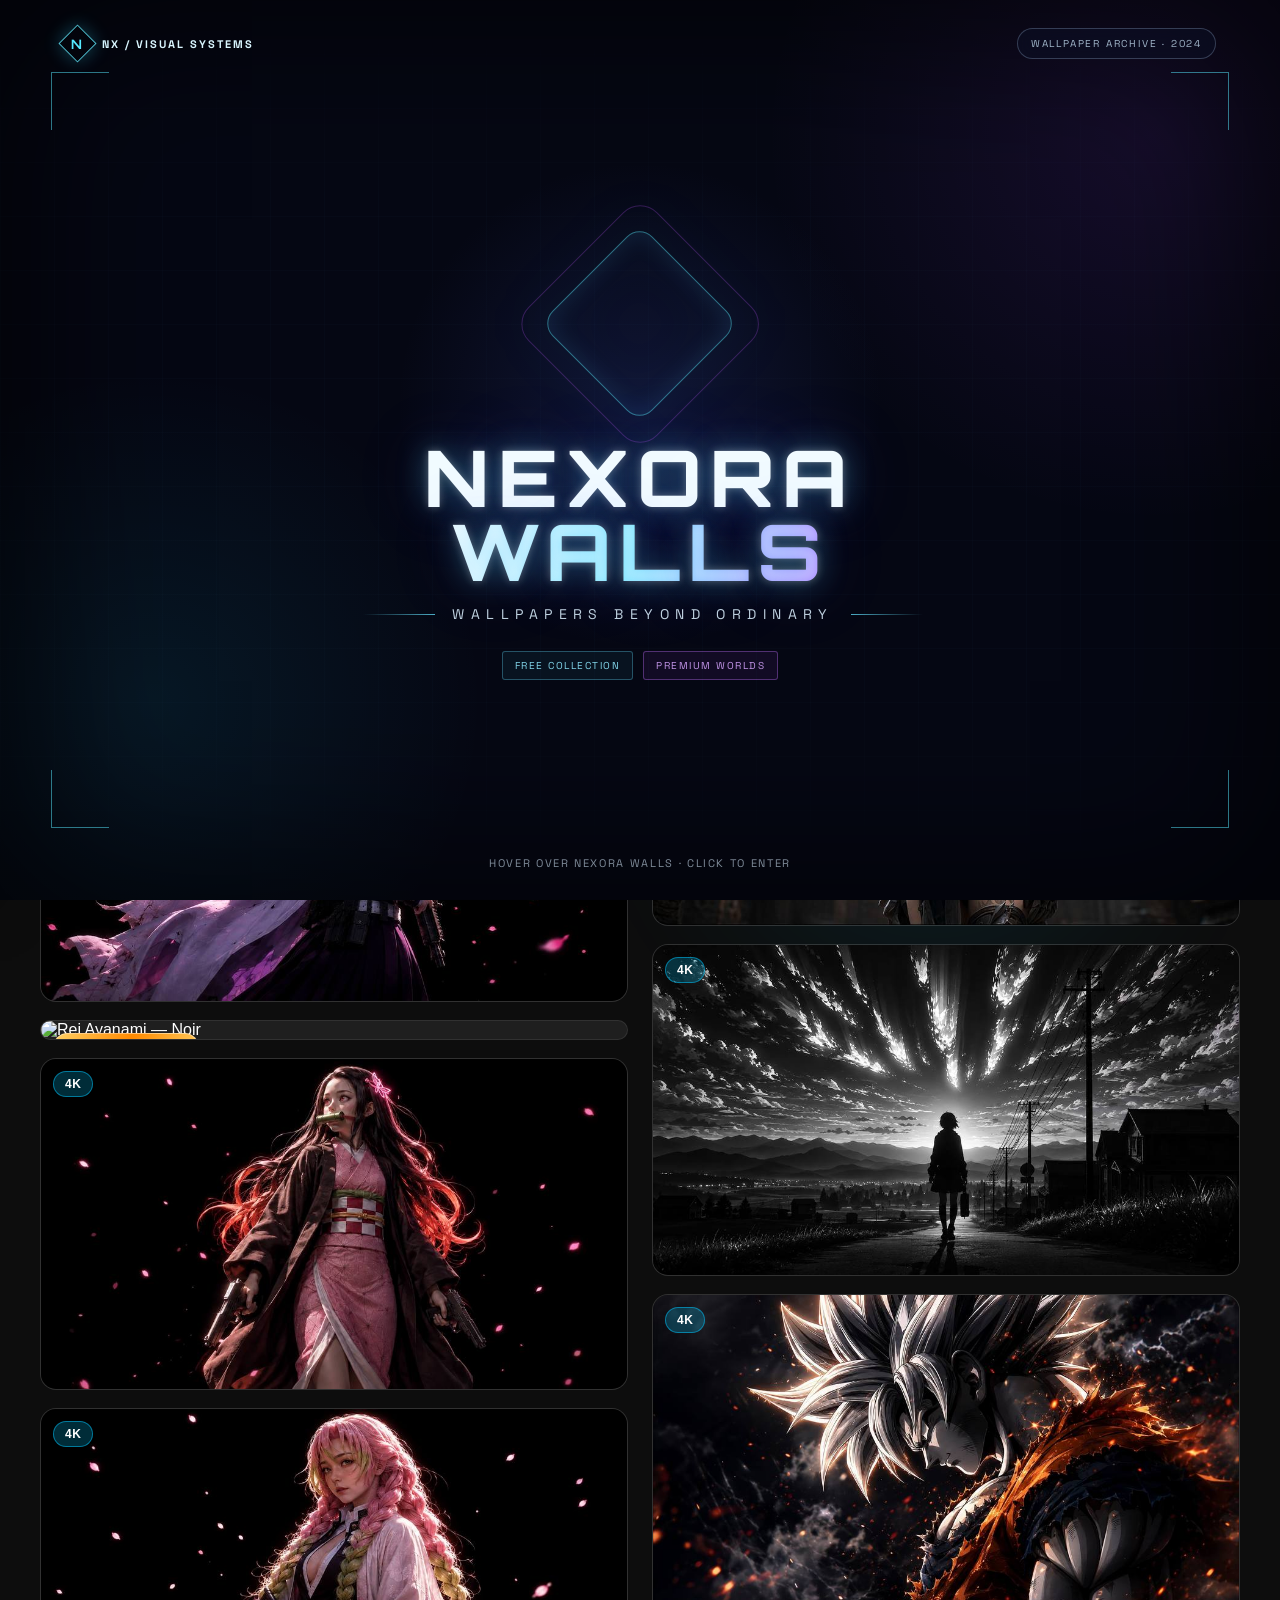
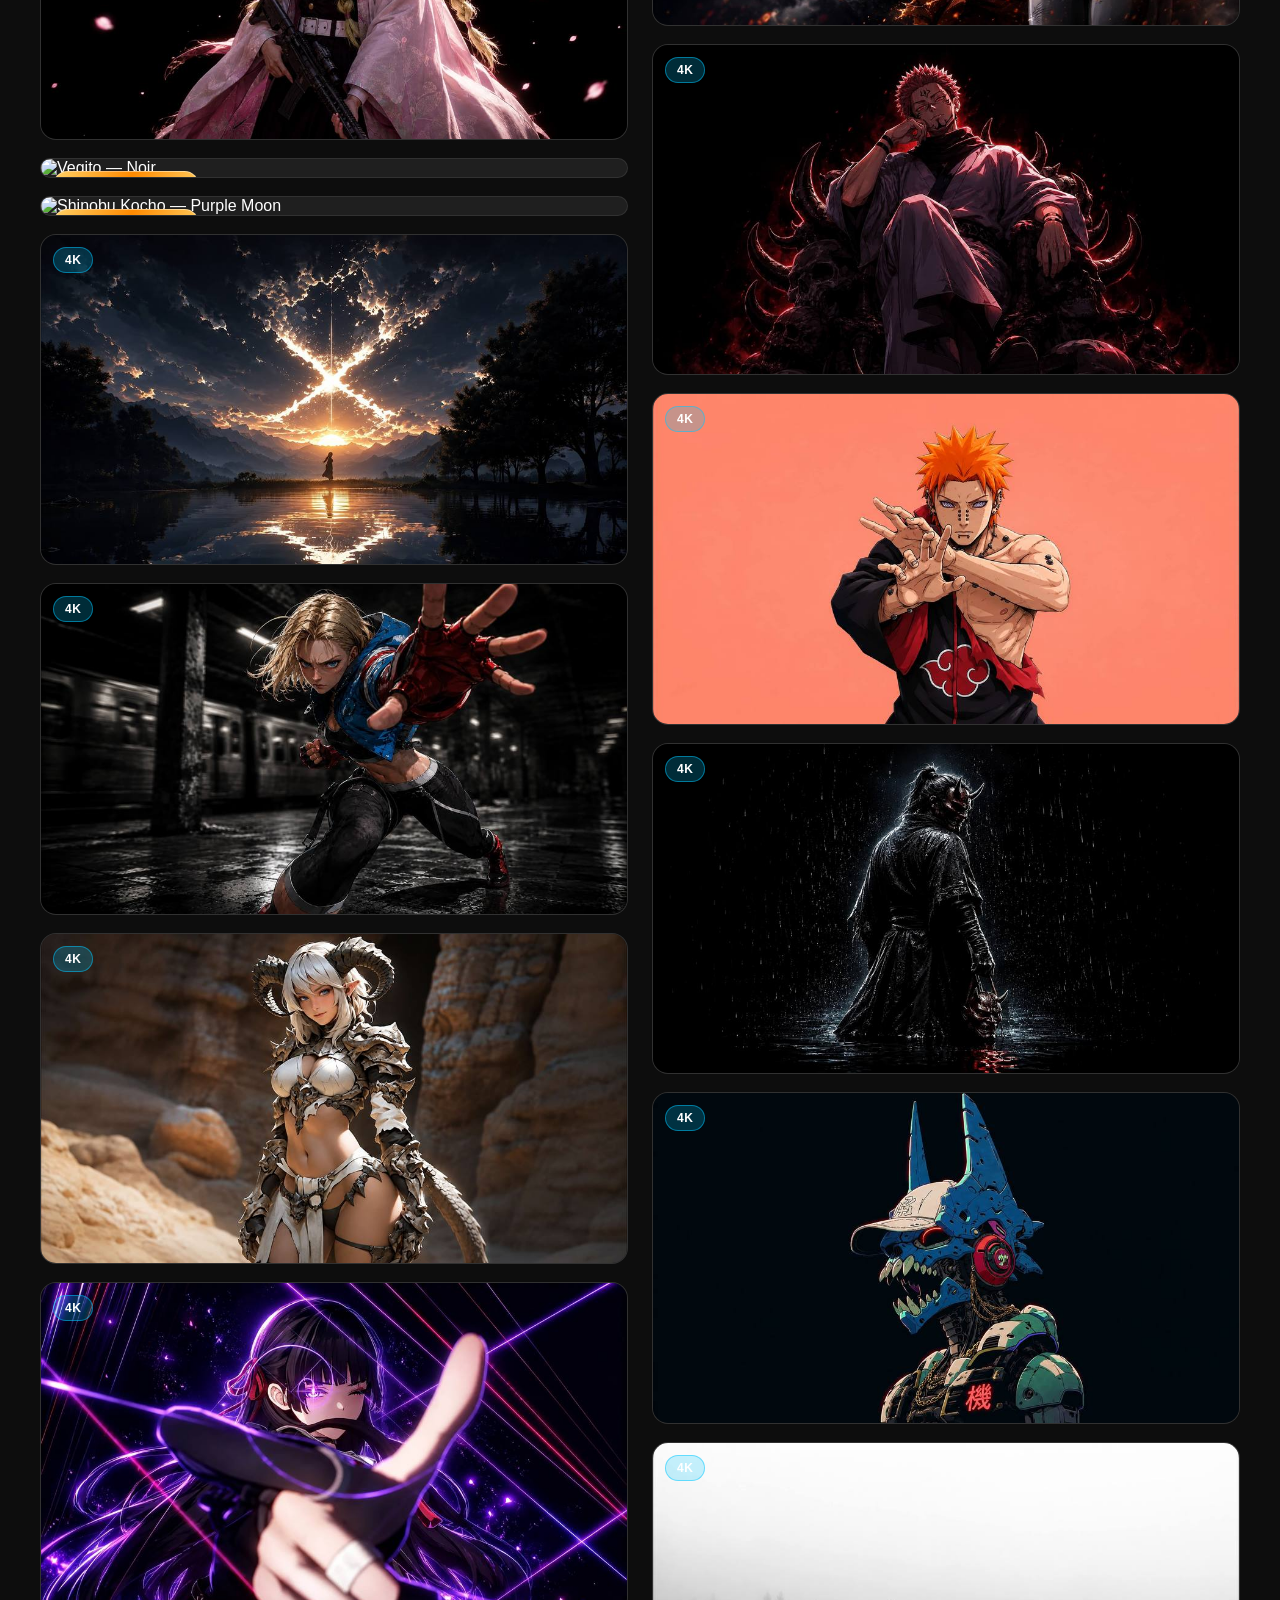
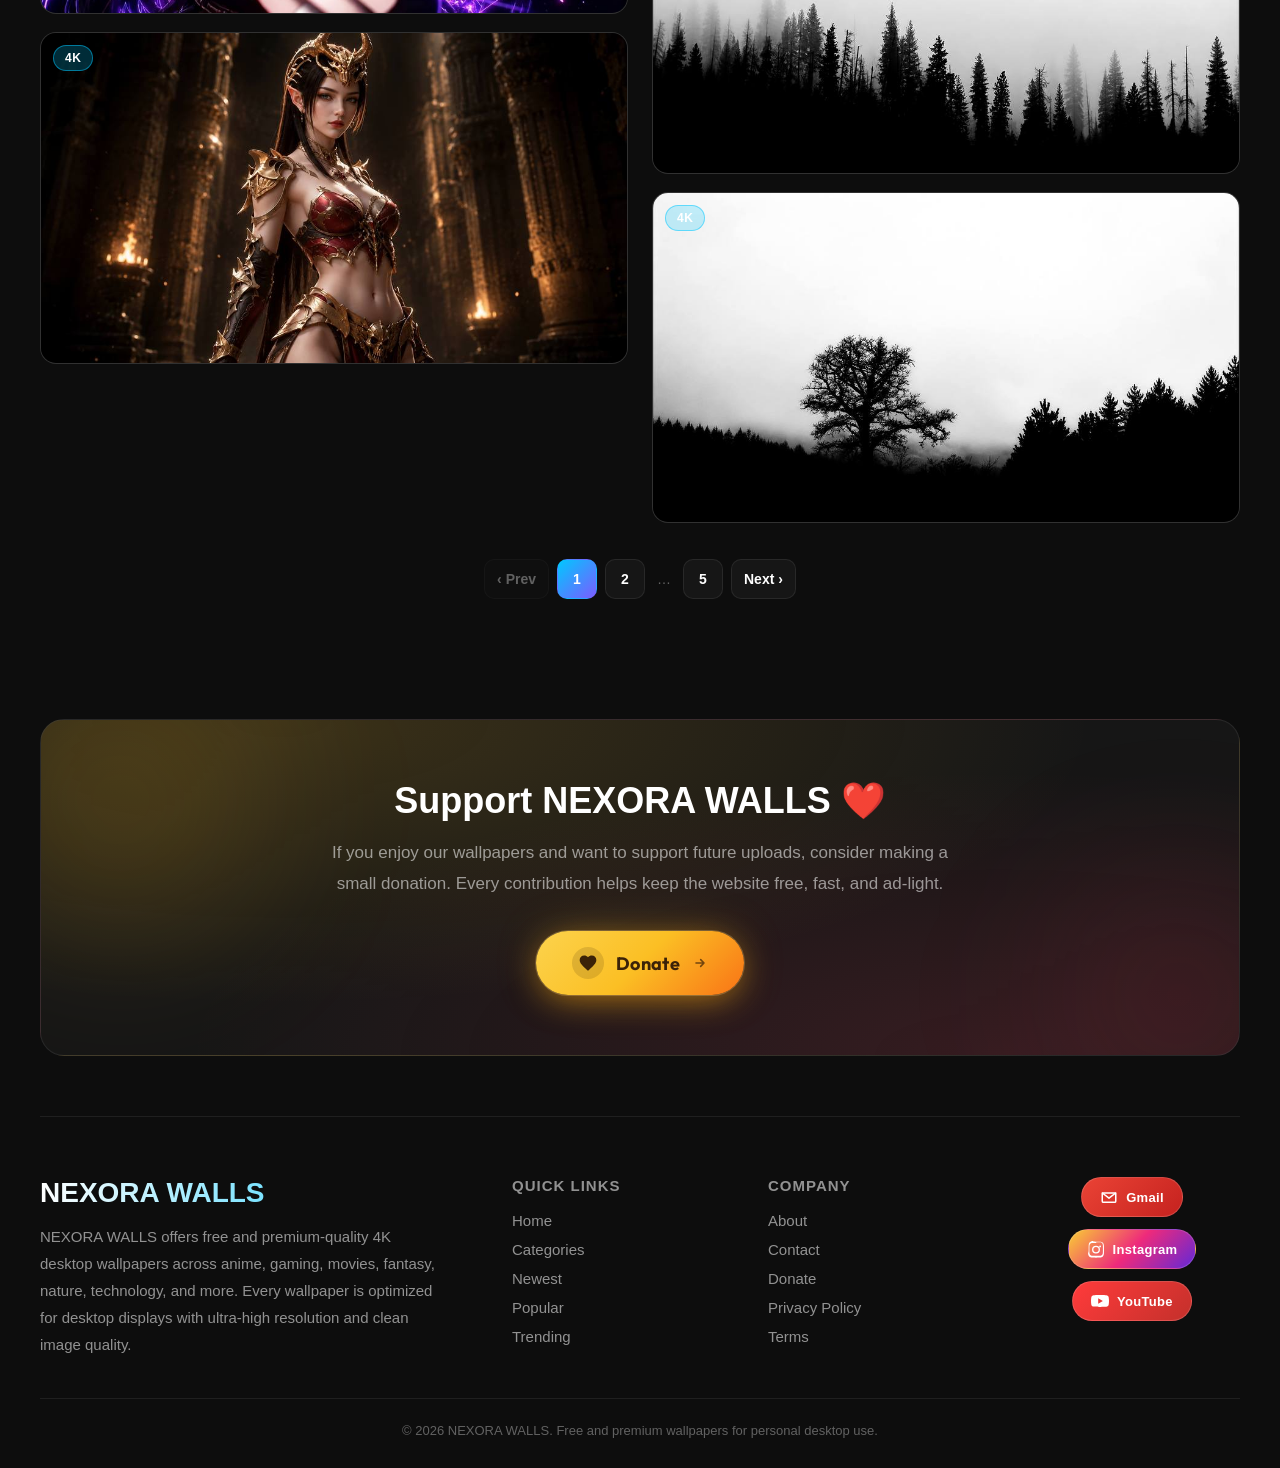
==== commit e3b2a419: "Update index.html" ====
--- a/index.html
+++ b/index.html
@@ -209,7 +209,7 @@
         </div>
 
         <a
-          href="https://www.paypal.com/donate/?business=quincydarth%40gmail.com&no_recurring=0&currency_code=USD"
+          href="https://www.paypal.com/donate/?business=quincydarth07%40gmail.com&no_recurring=0&currency_code=USD"
           target="_blank" rel="noopener noreferrer"
           class="nxd-chip nxd-chip-link nxd-group"
         >
@@ -221,7 +221,7 @@
           </div>
           <div class="nxd-chip-body">
             <p class="nxd-chip-label">PayPal</p>
-            <p class="nxd-chip-value">quincydarth@gmail.com</p>
+            <p class="nxd-chip-value">quincydarth07@gmail.com</p>
           </div>
           <span class="nxd-chip-arrow">
             <svg viewBox="0 0 24 24" fill="none" stroke="currentColor" stroke-width="2">
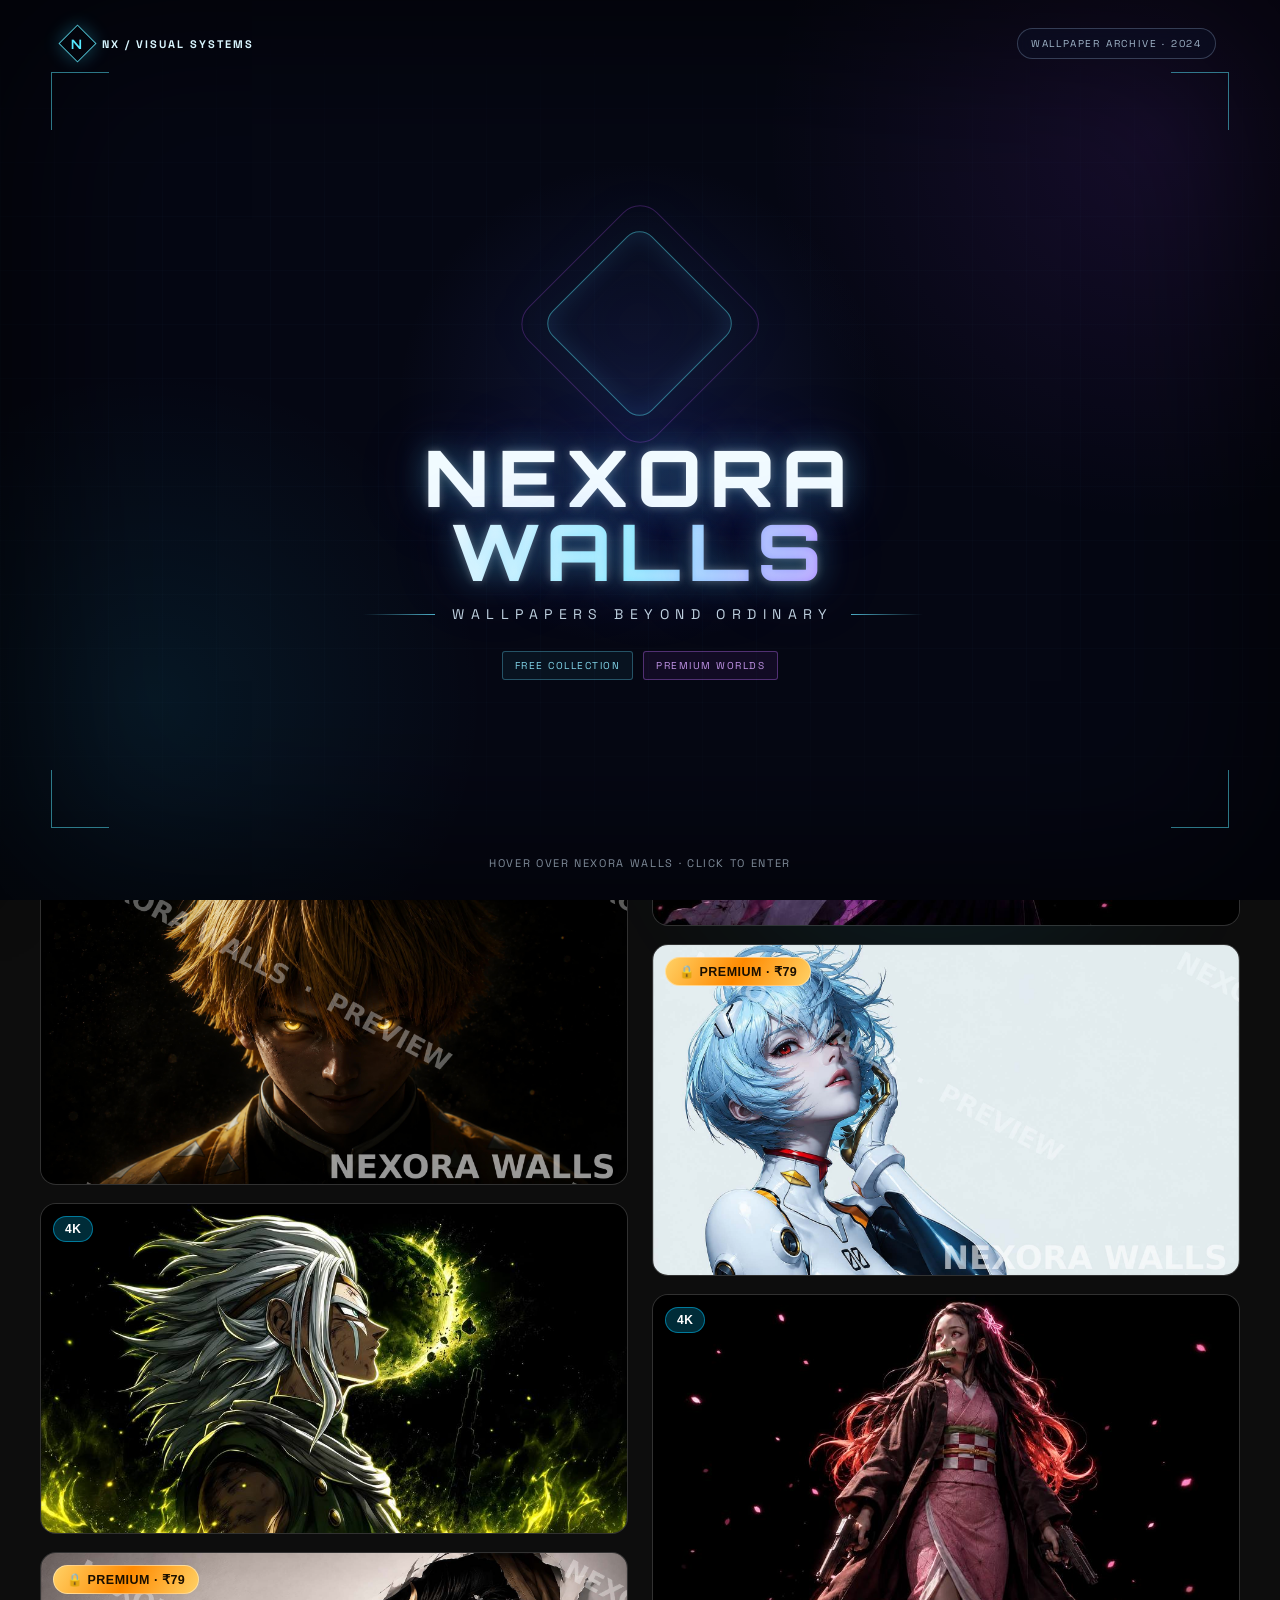
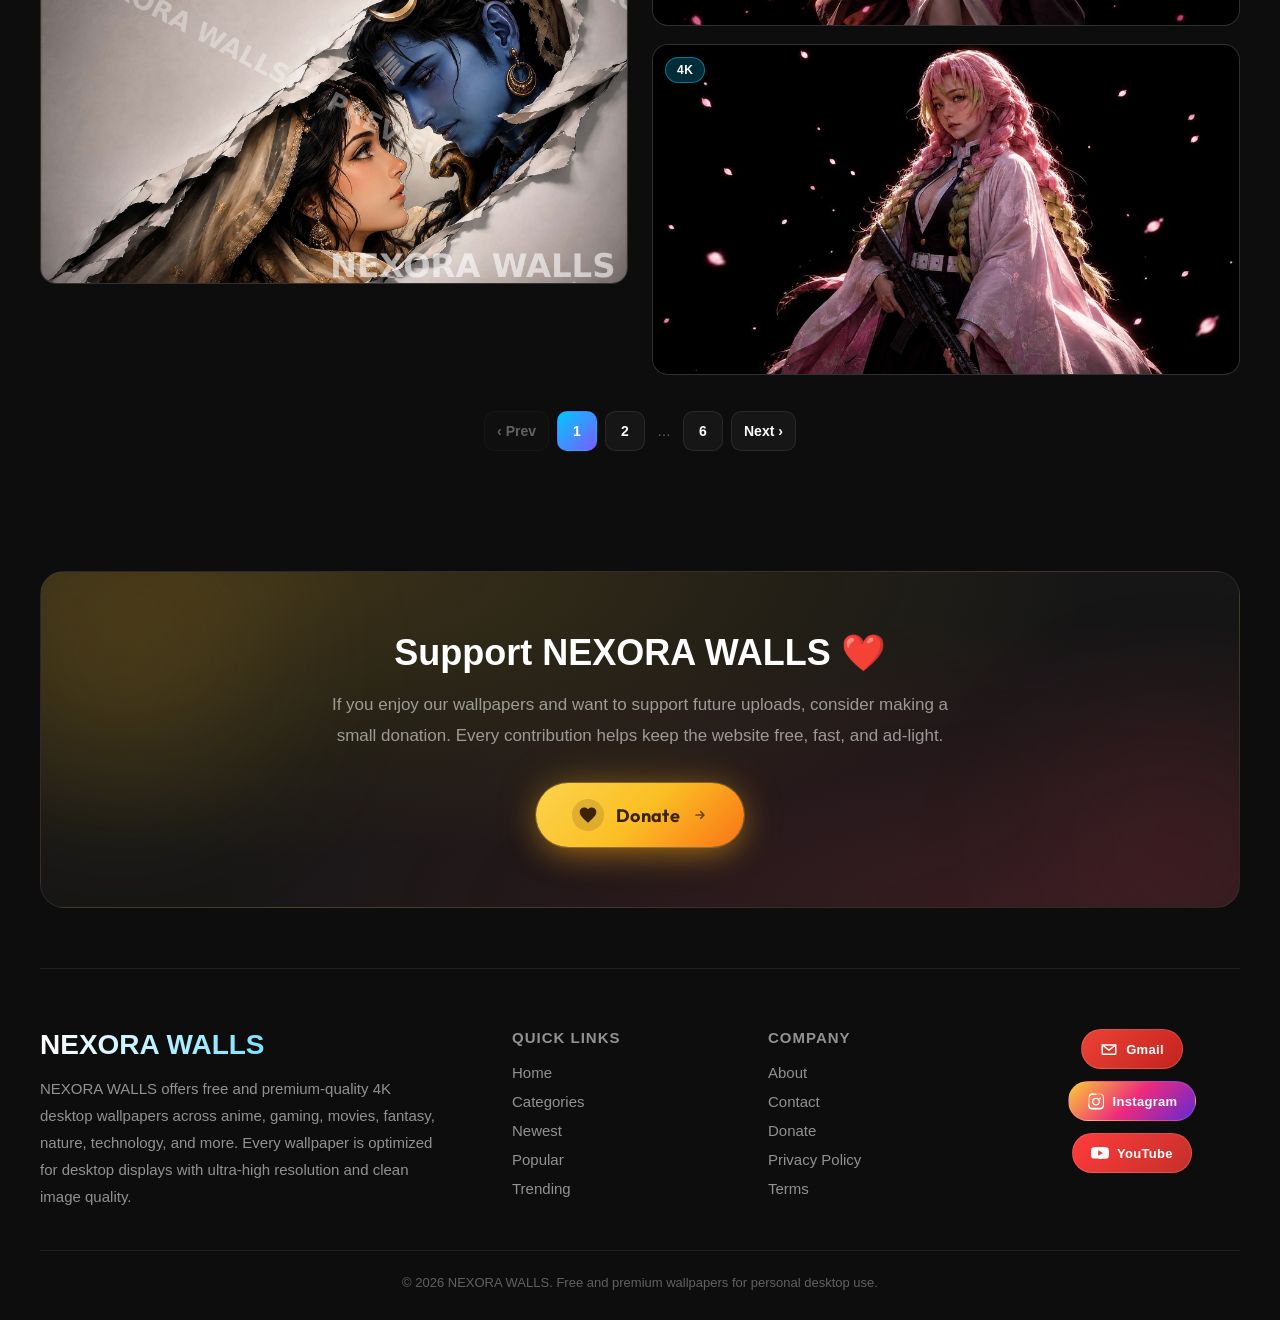
==== commit 3e56daa5: "Add files via upload" ====
--- a/index.html
+++ b/index.html
@@ -44,7 +44,6 @@
     </div>
   </header>
 
-  <button id="sidebarToggle" aria-label="Toggle categories">☰ CATEGORIES</button>
   <div id="sidebarBackdrop"></div>
 
   <div class="layout">
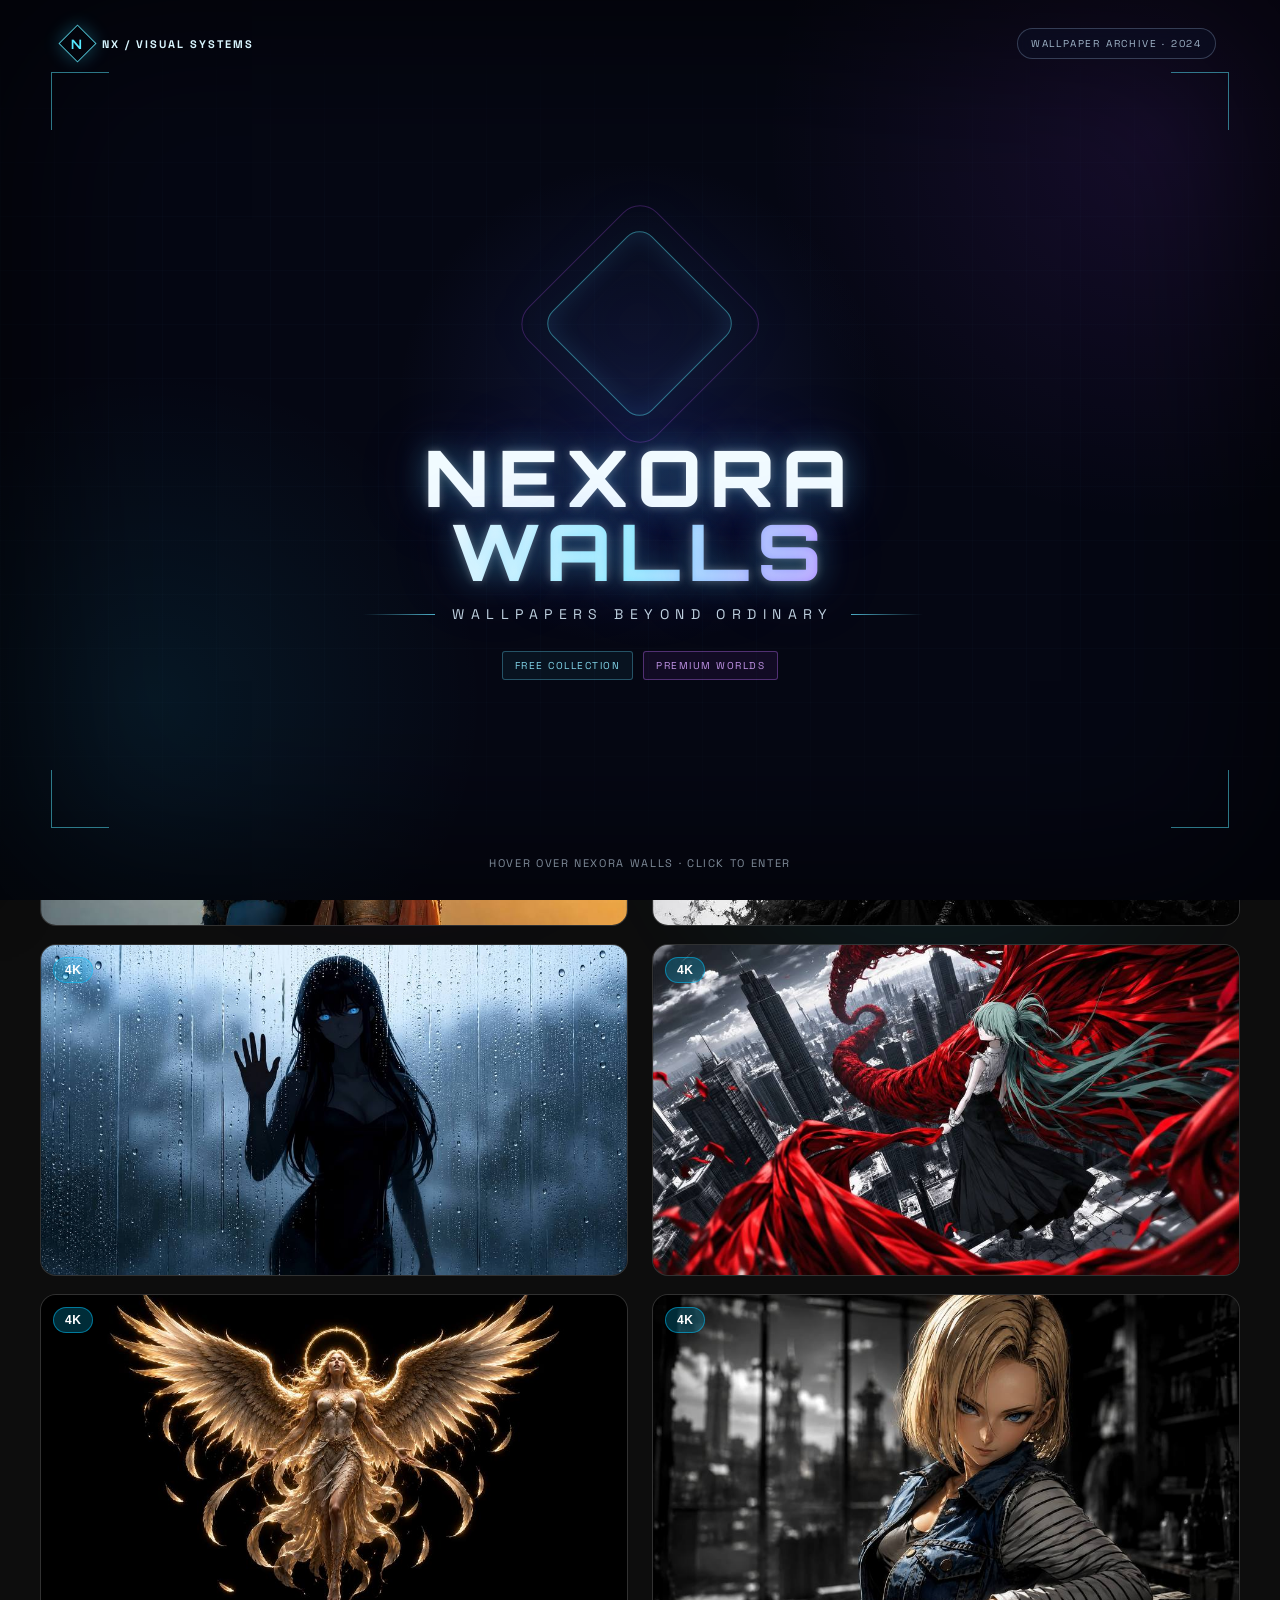
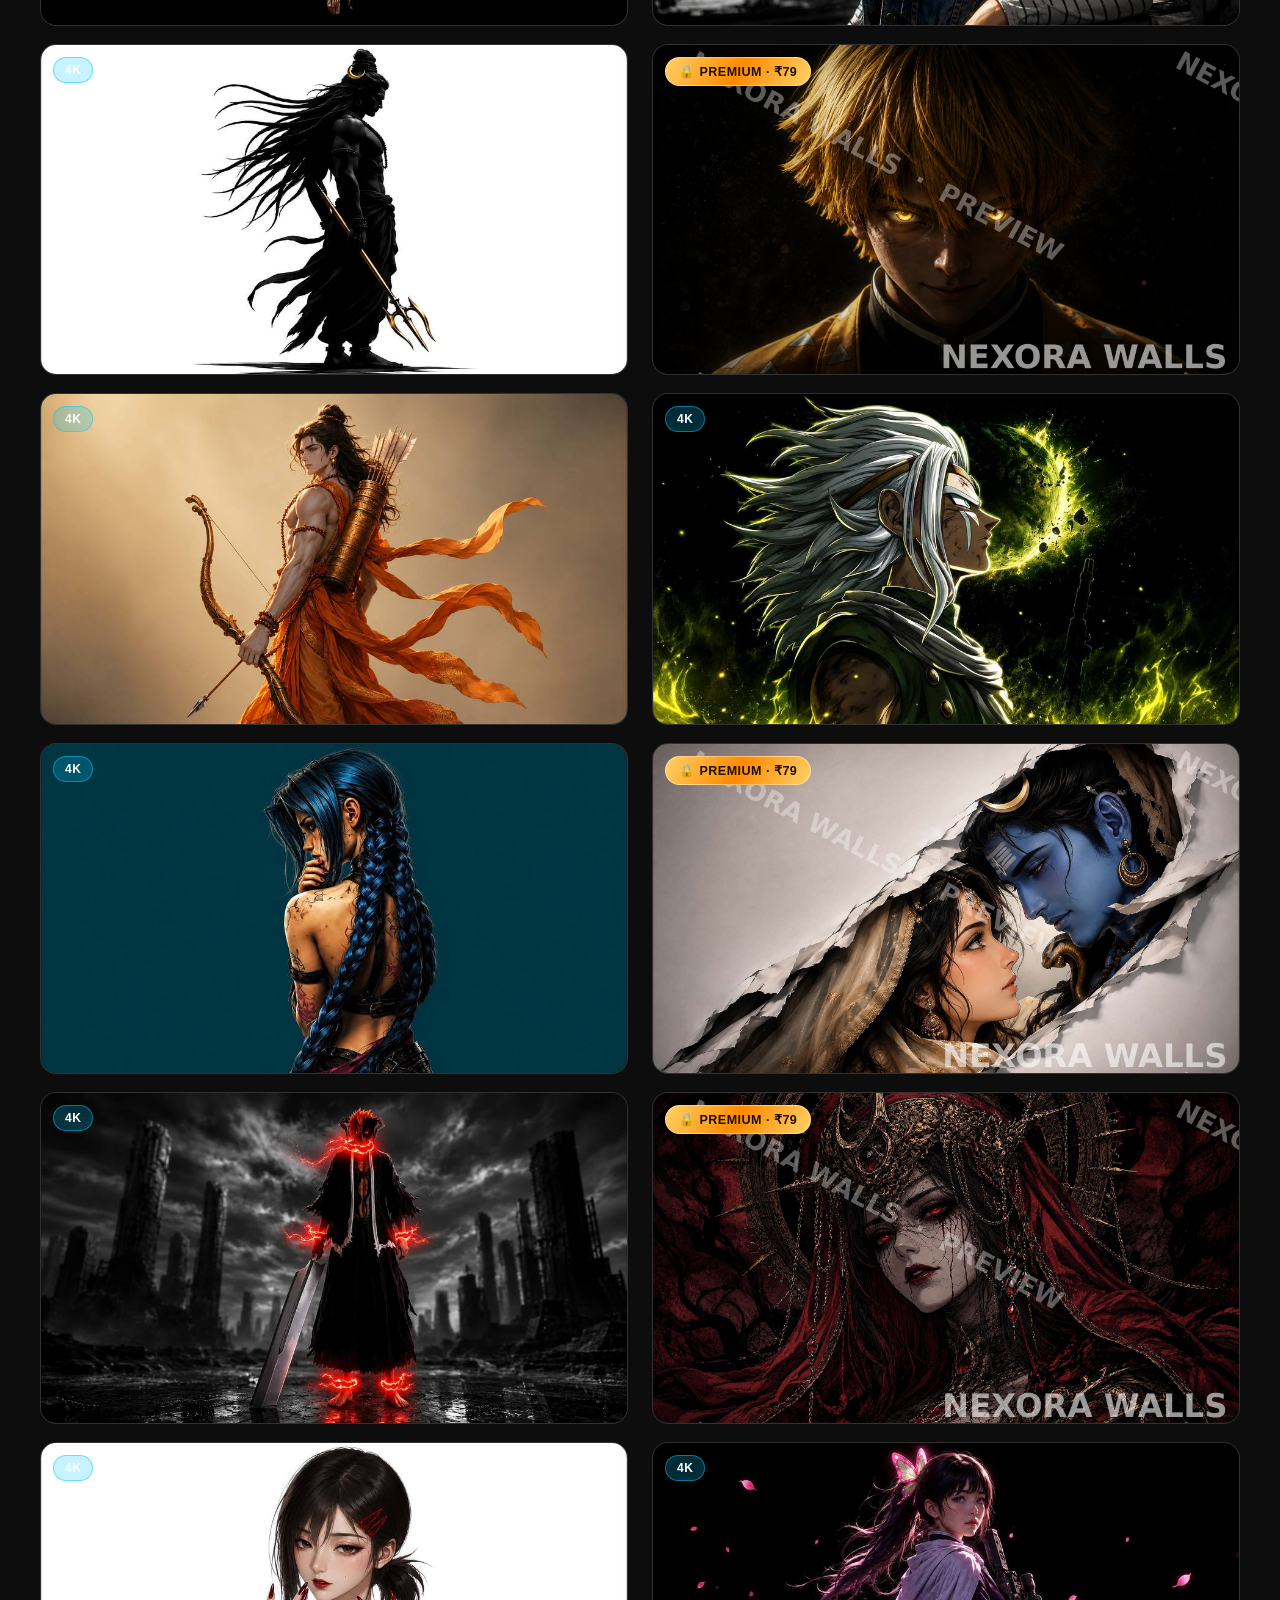
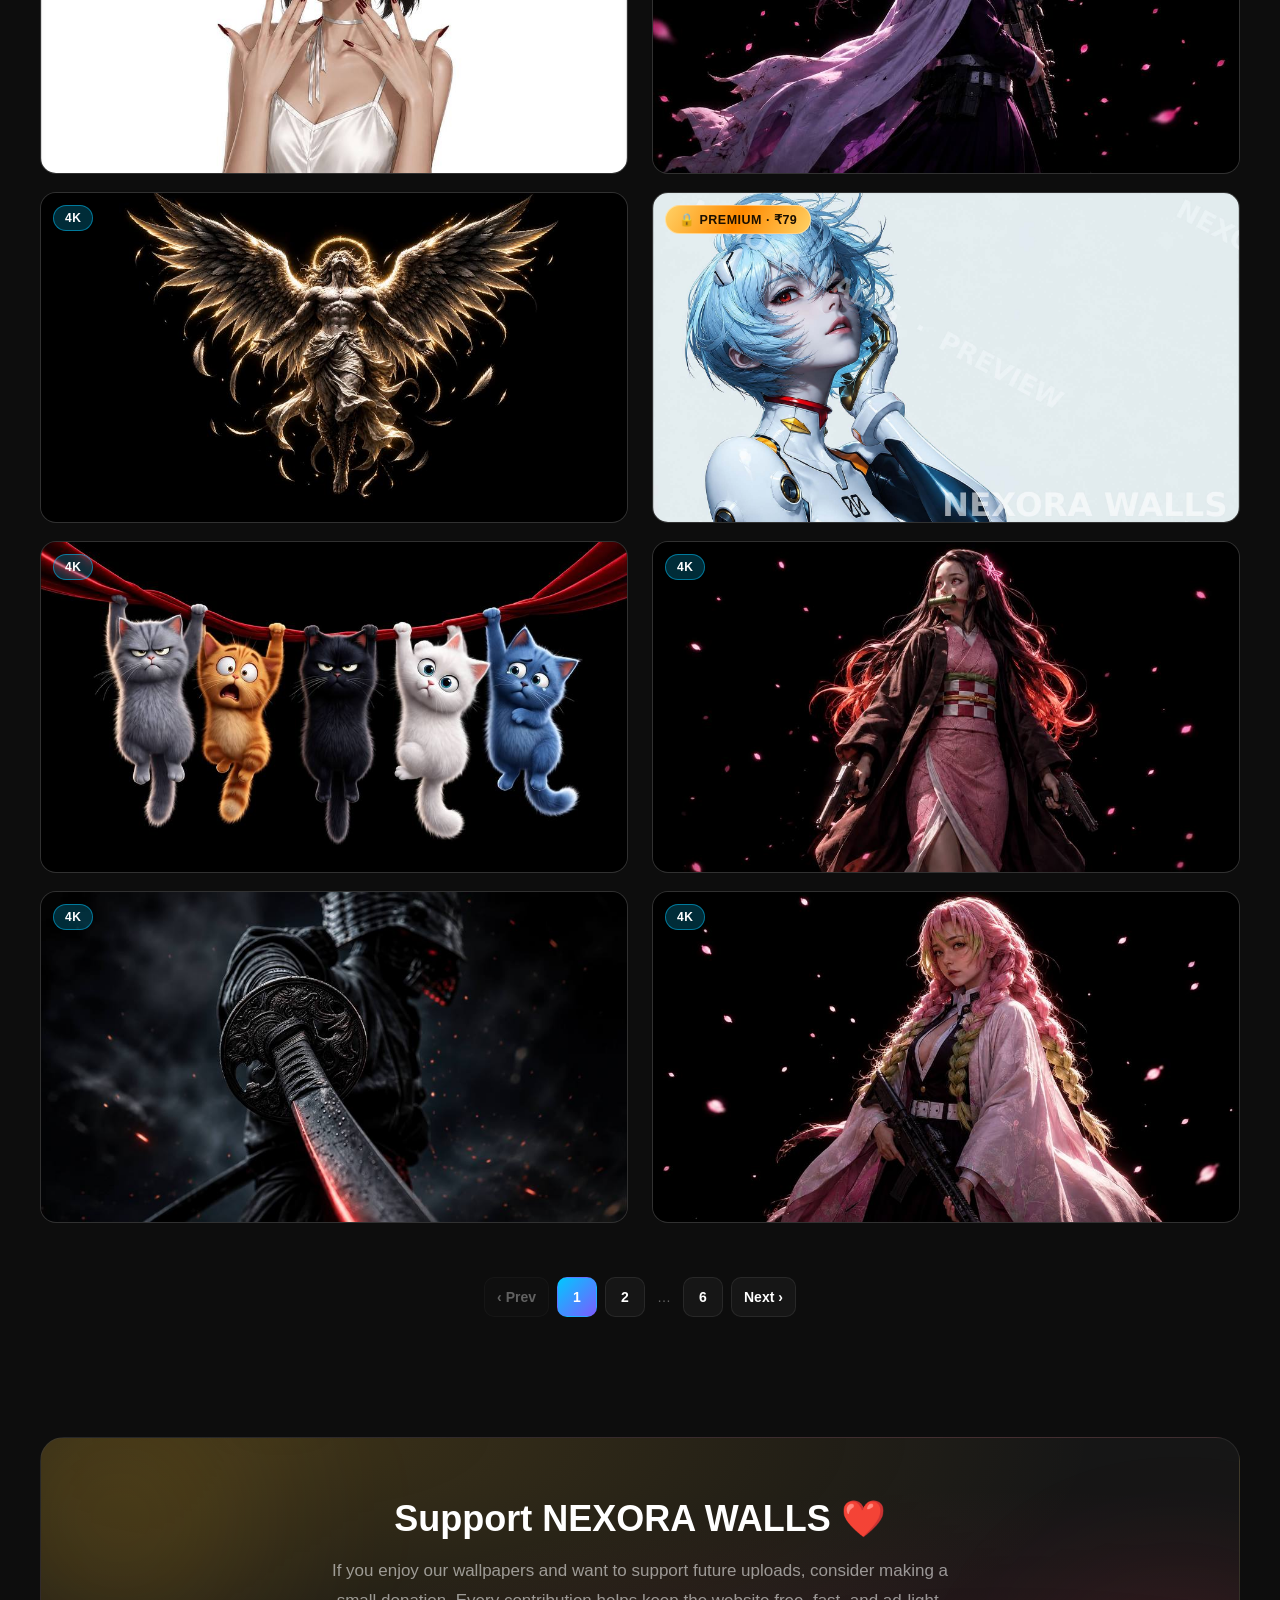
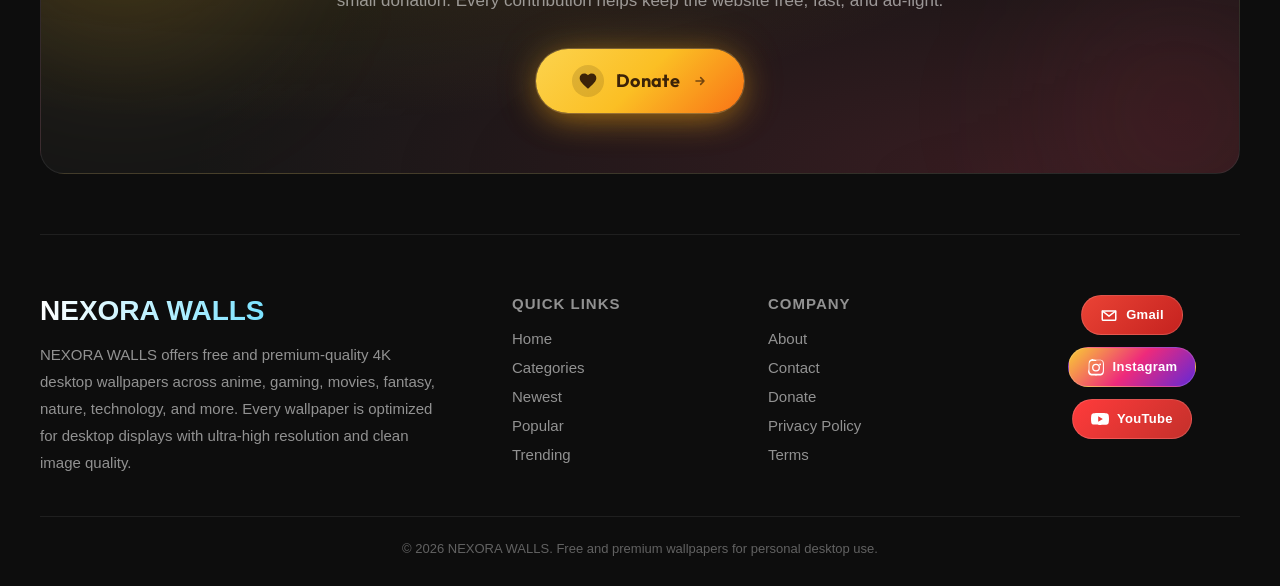
==== commit 61029236: "Add files via upload" ====
--- a/index.html
+++ b/index.html
@@ -62,6 +62,9 @@
         </button>
         <button class="quick-filter-btn" id="filterOled" data-filter="oled">
           <span class="qf-icon">⚫</span> OLED
+        </button>
+        <button class="quick-filter-btn" id="filterBundles" data-filter="bundles">
+          <span class="qf-icon">📦</span> Bundles
         </button>
         <button class="quick-filter-btn active" id="filterNewest" data-filter="newest">
           <span class="qf-icon">✨</span> Newest
@@ -145,6 +148,11 @@
   <div class="detail-modal" id="detailModal"></div>
 </div>
 
+<!-- BUNDLE MODAL -->
+<div class="modal-backdrop" id="bundleBackdrop">
+  <div class="detail-modal bundle-modal" id="bundleModal"></div>
+</div>
+
 <!-- FULLSCREEN PREVIEW -->
 <div id="fullscreenPreview">
   <button class="fs-btn" id="fsClose">✕</button>
--- a/style.css
+++ b/style.css
@@ -354,6 +354,39 @@
   .detail-hero img{ width:100%; display:block; cursor:zoom-in; }
   .premium-preview .preview-watermark{ display:block; }
   .preview-watermark{ display:none; position:absolute; left:50%; top:50%; transform:translate(-50%,-50%) rotate(-8deg); z-index:5; pointer-events:none; color:rgba(255,255,255,.58); font-size:clamp(13px,1.5vw,22px); font-weight:900; letter-spacing:3px; text-shadow:0 1px 4px rgba(0,0,0,.7); white-space:nowrap; }
+
+  /* ============ BUNDLES ============ */
+  .card-res-badge.bundle-badge{
+    font-size:12.5px; font-weight:800; padding:6px 13px; color:#fff;
+    background-image: linear-gradient(120deg, #a855f7, #7c3aed);
+    border:1px solid rgba(255,255,255,0.35);
+  }
+  .bundle-modal-hero{ width:100%; max-height:50vh; overflow:hidden; }
+  .bundle-modal-hero img{ width:100%; display:block; }
+  .bundle-modal-body{ padding:28px 32px 36px; }
+  .bundle-modal-badge{
+    display:inline-block; font-size:12.5px; font-weight:800; padding:6px 13px; color:#fff;
+    background-image: linear-gradient(120deg, #a855f7, #7c3aed);
+    border-radius:999px; margin-bottom:14px;
+  }
+  .bundle-modal-title{ font-size:24px; font-weight:800; margin-bottom:6px; }
+  .bundle-modal-sub{ font-size:14px; color:var(--text-dim); margin-bottom:22px; }
+  .bundle-modal-gallery{
+    display:grid; grid-template-columns:repeat(auto-fill, minmax(160px, 1fr)); gap:14px; margin-bottom:26px;
+  }
+  .bundle-gallery-item{
+    border-radius:12px; overflow:hidden; border:1px solid var(--panel-border); background:var(--panel);
+  }
+  .bundle-gallery-item img{ width:100%; aspect-ratio:16/9; object-fit:cover; display:block; }
+  .bundle-gallery-item span{
+    display:block; padding:8px 10px; font-size:12.5px; color:var(--text-dim); font-weight:600;
+  }
+  .bundle-modal-buy{
+    display:flex; align-items:center; justify-content:center; width:100%; padding:14px;
+    border-radius:12px; font-size:15px; font-weight:800; color:#fff; text-decoration:none;
+    background-image: linear-gradient(120deg, #a855f7, #7c3aed); transition:transform .25s ease;
+  }
+  .bundle-modal-buy:hover{ transform:translateY(-2px); }
   .modal-close{
     position:absolute; top:16px; right:16px; width:38px; height:38px; border-radius:50%;
     background:rgba(0,0,0,0.6); border:1px solid rgba(255,255,255,0.2); color:#fff; font-size:18px;
